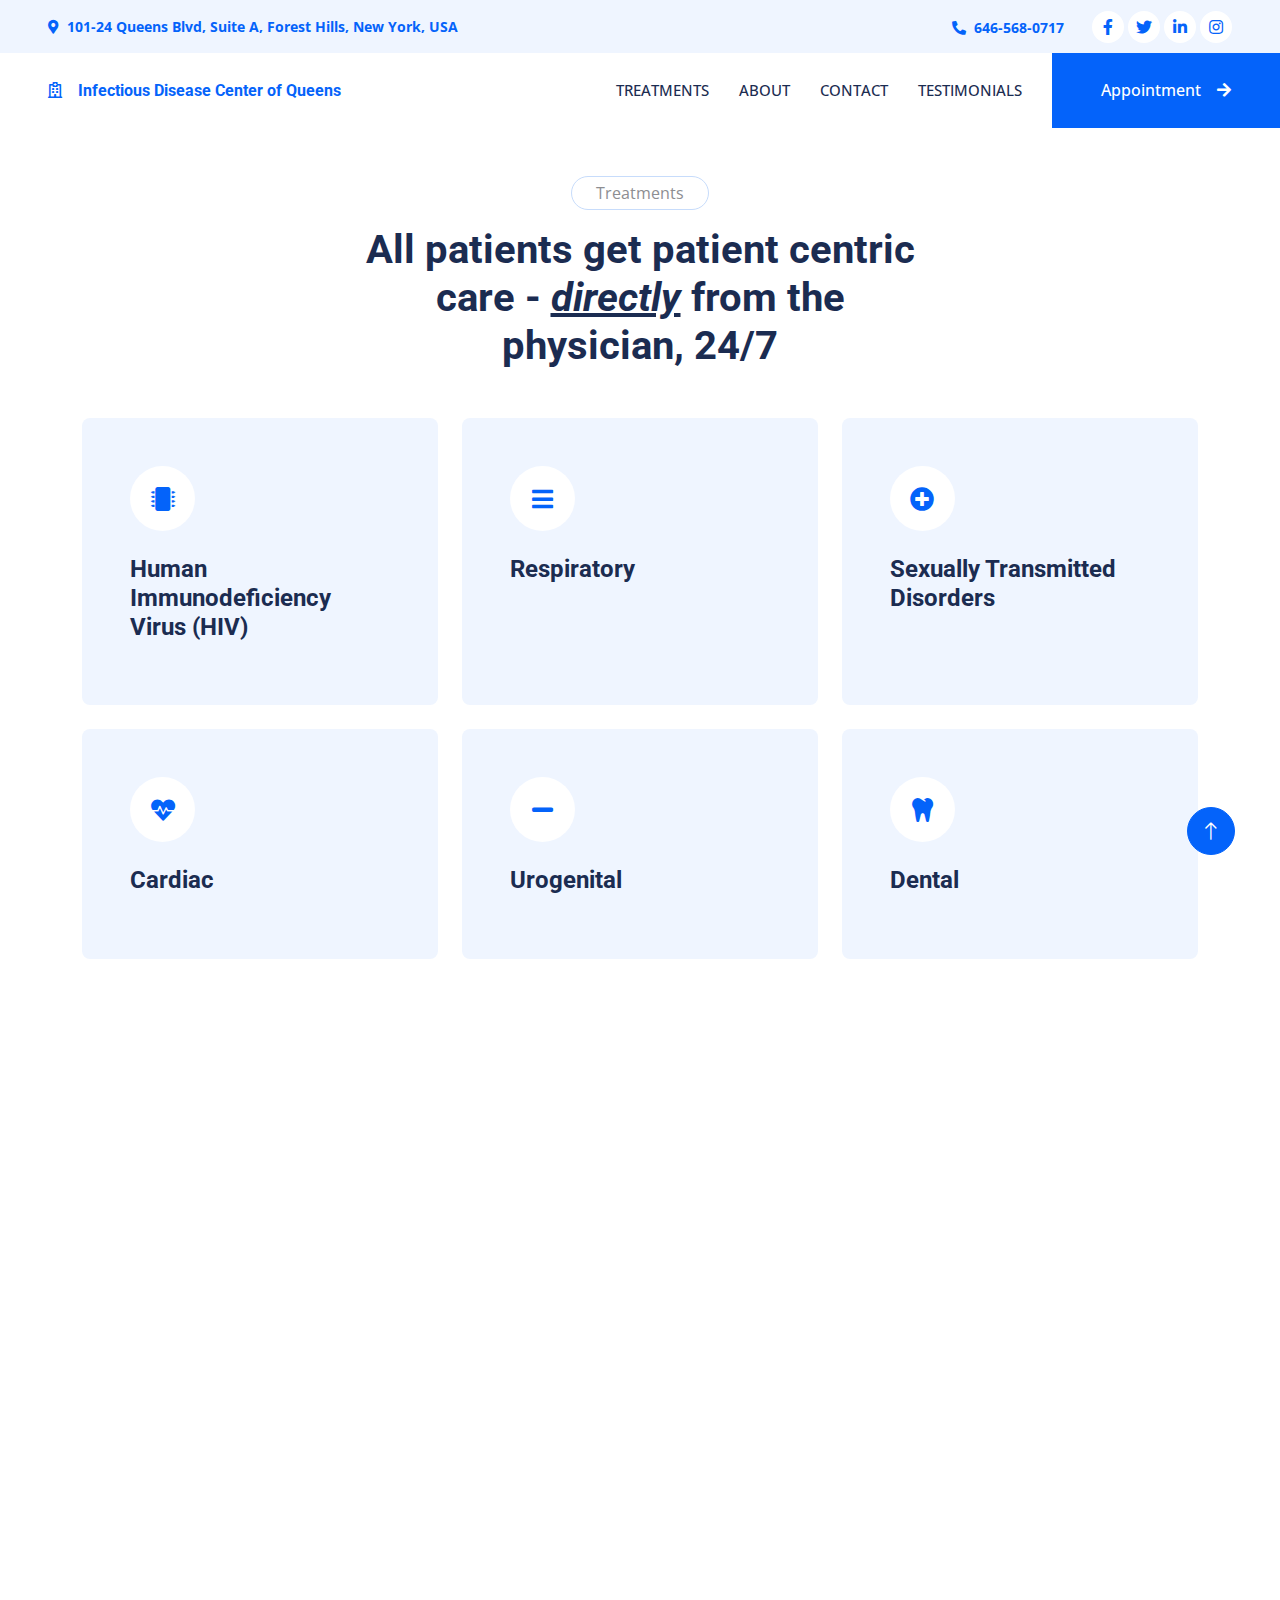
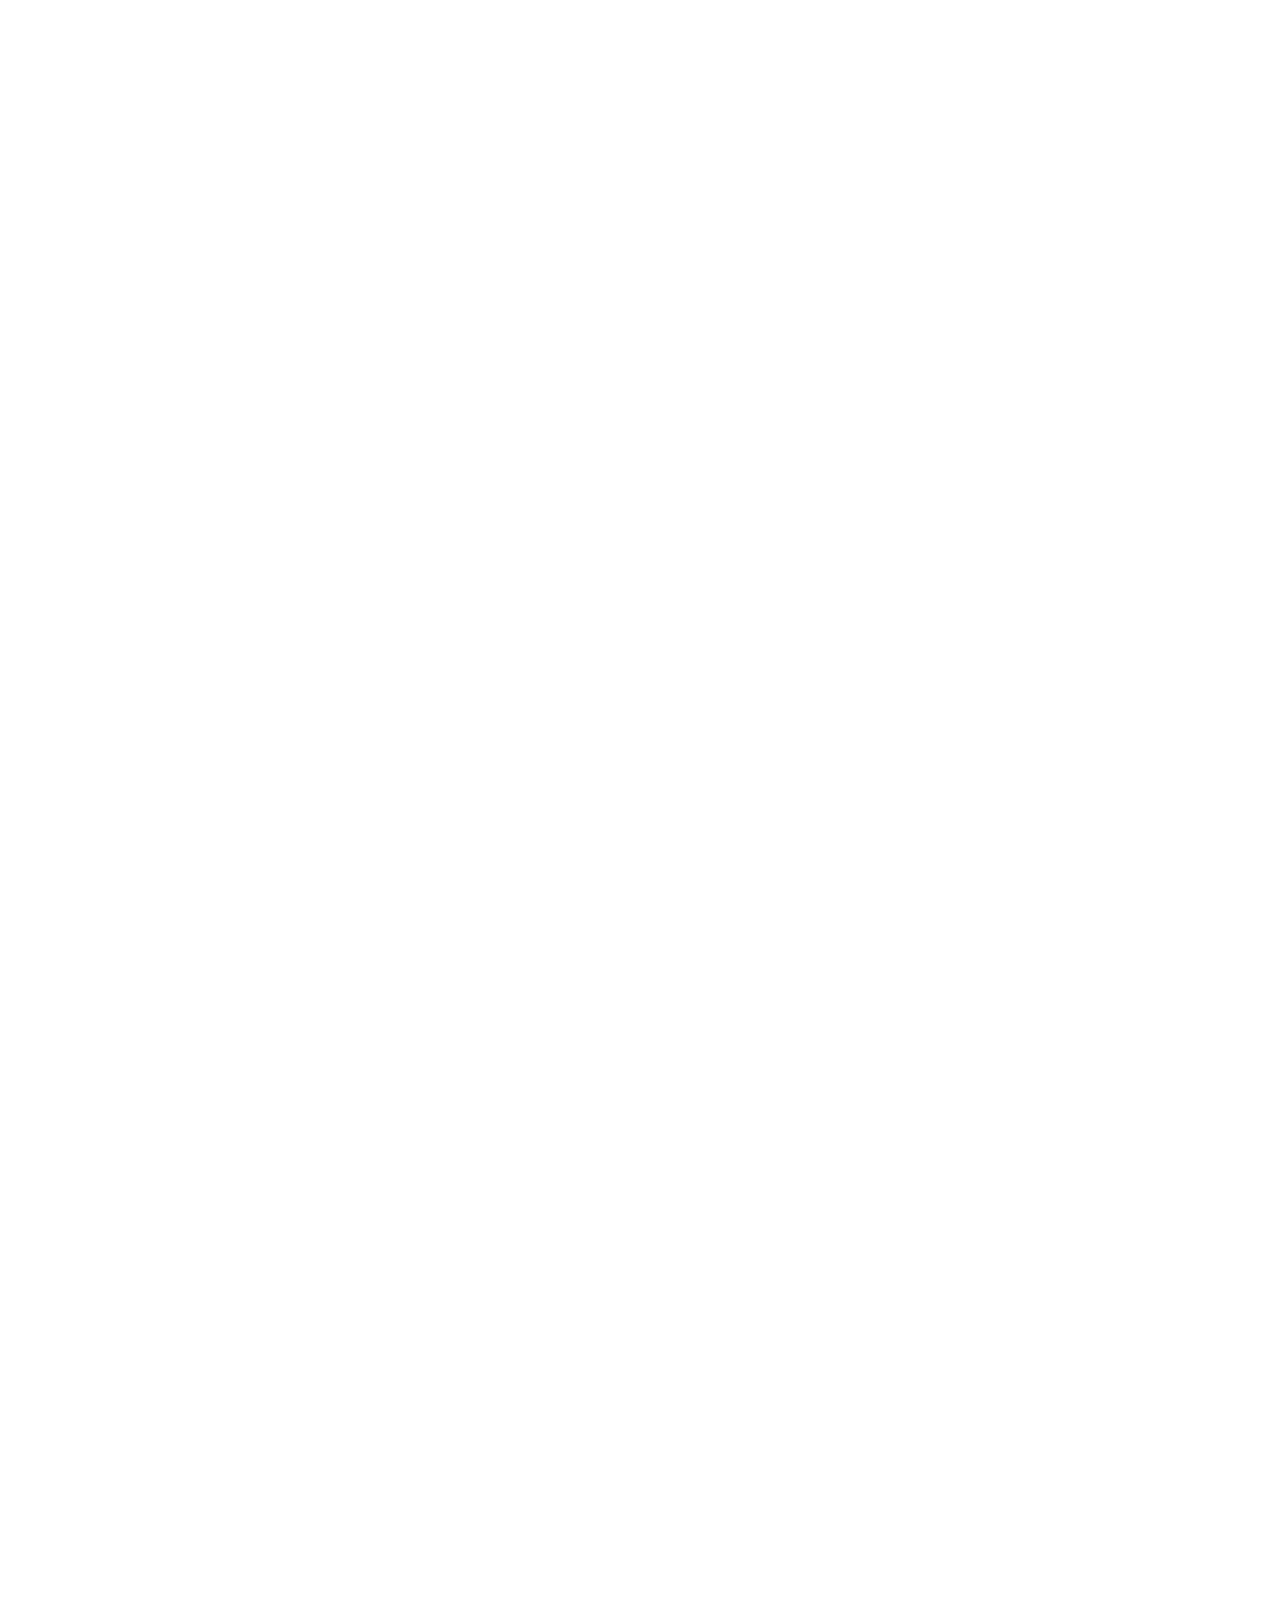
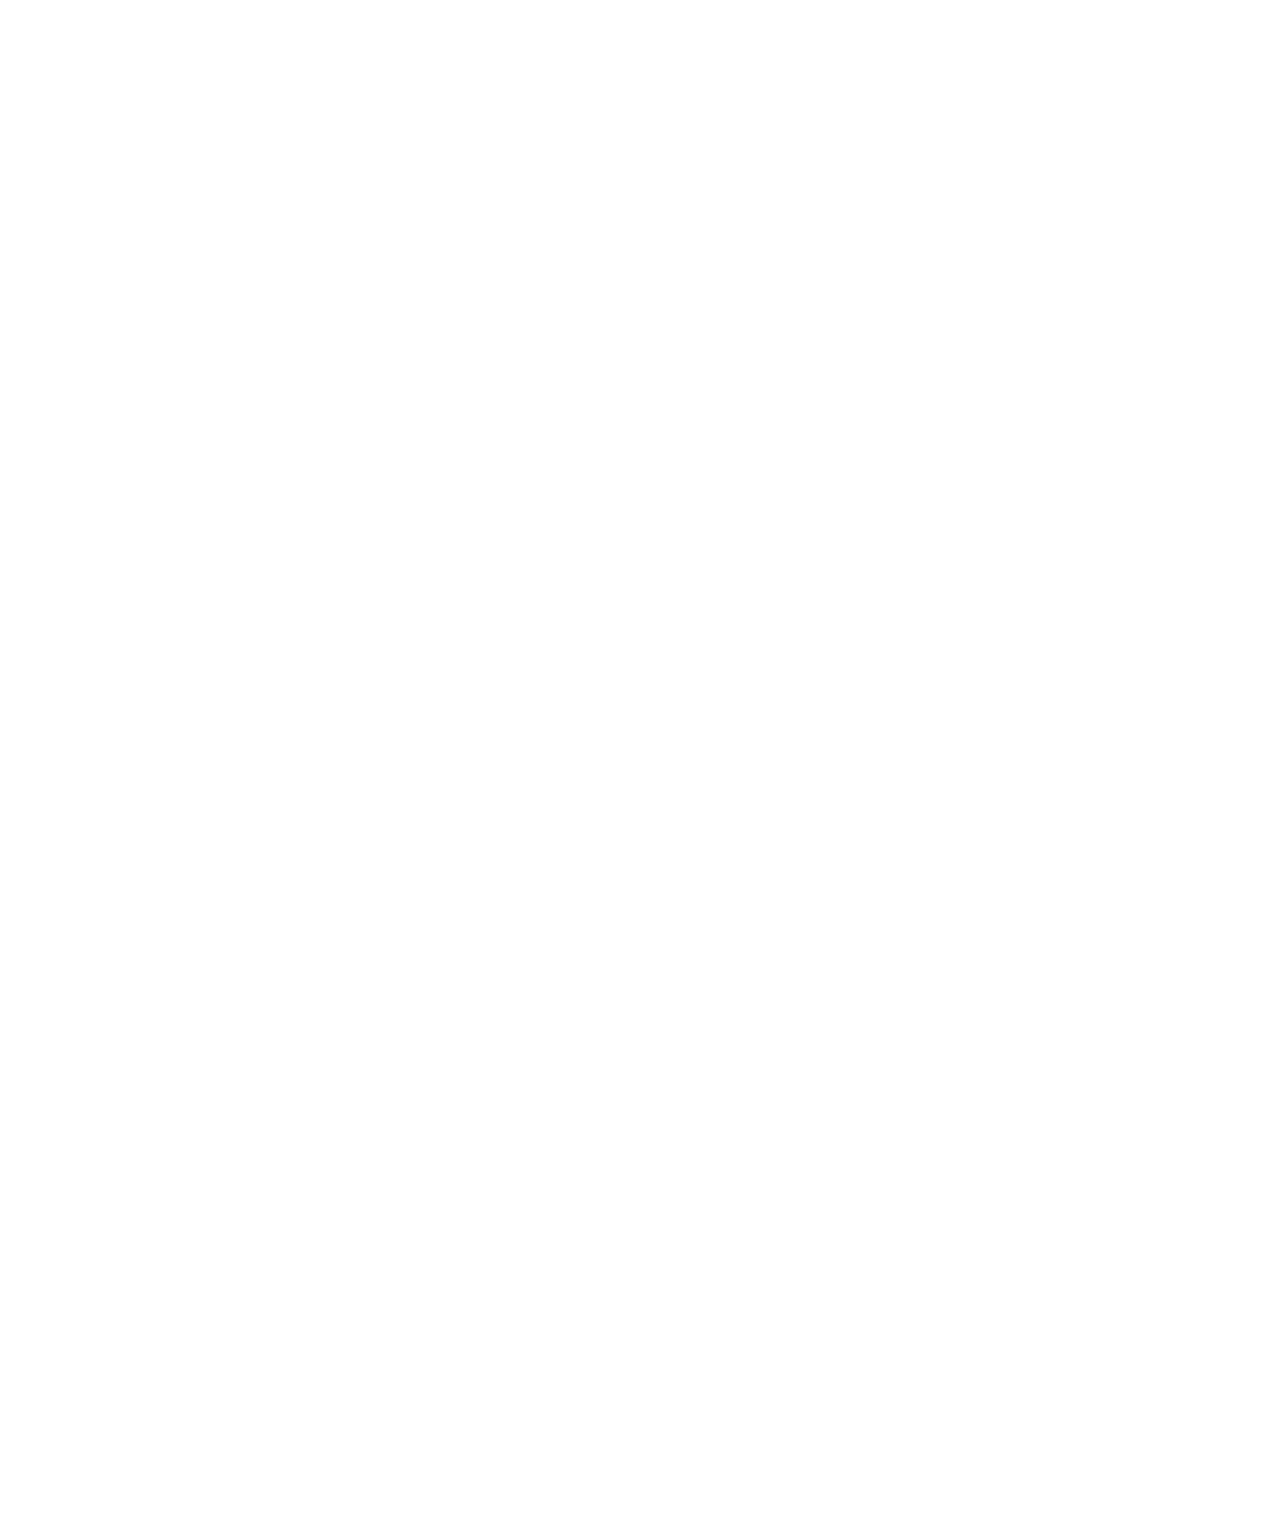
==== index.html @ a58c95d9 "removed zocdoc button" ====
<!DOCTYPE html>
<html lang="en">

<head>
    <!-- Google Tag Manager -->
    <script>(function(w,d,s,l,i){w[l]=w[l]||[];w[l].push({'gtm.start':
    new Date().getTime(),event:'gtm.js'});var f=d.getElementsByTagName(s)[0],
    j=d.createElement(s),dl=l!='dataLayer'?'&l='+l:'';j.async=true;j.src=
    'https://www.googletagmanager.com/gtm.js?id='+i+dl;f.parentNode.insertBefore(j,f);
    })(window,document,'script','dataLayer','GTM-TQNZ69FJ');</script>
    <!-- End Google Tag Manager -->
    <meta charset="utf-8">
    <title>Infectious Disease Doctor in Forest Hills, Queens, NYC | Infectious Disease Center</title>
    <meta name="description" content="Dr. Jana Preis is an experienced infectious disease doctor in Queens, NY offering expert care for HIV, STDs, respiratory infections, and more.">
    <meta name="viewport" content="width=device-width, initial-scale=1.0">

    <!-- Favicon -->
    <link href="img/favicon.ico" rel="icon">

    <!-- Google Web Fonts -->
    <link rel="preconnect" href="https://fonts.googleapis.com">
    <link rel="preconnect" href="https://fonts.gstatic.com" crossorigin>
    <link href="https://fonts.googleapis.com/css2?family=Open+Sans:wght@400;500&family=Roboto:wght@500;700;900&display=swap" rel="stylesheet"> 

    <!-- Icon Font Stylesheet -->
    <link href="https://cdnjs.cloudflare.com/ajax/libs/font-awesome/5.10.0/css/all.min.css" rel="stylesheet">
    <link href="https://cdn.jsdelivr.net/npm/bootstrap-icons@1.4.1/font/bootstrap-icons.css" rel="stylesheet">

    <!-- Libraries Stylesheet -->
    <link href="lib/animate/animate.min.css" rel="stylesheet">
    <link href="lib/owlcarousel/assets/owl.carousel.min.css" rel="stylesheet">
    <link href="lib/tempusdominus/css/tempusdominus-bootstrap-4.min.css" rel="stylesheet" />

    <!-- Customized Bootstrap Stylesheet -->
    <link href="css/bootstrap.min.css" rel="stylesheet">

    <!-- Template Stylesheet -->
    <link href="css/style.css" rel="stylesheet">
</head>

<body>
    <!-- Google Tag Manager (noscript) -->
    <noscript><iframe src="https://www.googletagmanager.com/ns.html?id=GTM-TQNZ69FJ"
    height="0" width="0" style="display:none;visibility:hidden"></iframe></noscript>
    <!-- End Google Tag Manager (noscript) -->
    <!-- Spinner Start -->
    <div id="spinner" class="show bg-white position-fixed translate-middle w-100 vh-100 top-50 start-50 d-flex align-items-center justify-content-center">
        <div class="spinner-grow text-primary" style="width: 3rem; height: 3rem;" role="status">
            <span class="sr-only">Loading...</span>
        </div>
    </div>
    <!-- Spinner End -->


    <!-- Topbar Start -->
    <div class="container-fluid bg-light p-0 wow fadeIn" data-wow-delay="0.1s">
        <div class="row gx-0 d-none d-lg-flex">
            <div class="col-lg-7 px-5 text-start">
                <div class="h-100 d-inline-flex align-items-center py-3 me-4">
                    <small class="fa fa-map-marker-alt text-primary me-2"></small>
                    <small><a href="https://www.google.com/maps/dir//101-24+Queens+Blvd,+Forest+Hills,+NY+11375/@40.7223151,-73.8531314,16z/data=!4m8!4m7!1m0!1m5!1m1!1s0x89c25e2568388a01:0x3d2949cae7b30f4d!2m2!1d-73.8520842!2d40.7258456?entry=ttu"><strong>101-24 Queens Blvd, Suite A, Forest Hills, New York, USA</strong></a></small>
                </div>
                <!--<div class="h-100 d-inline-flex align-items-center py-3">
                    <small class="far fa-clock text-primary me-2"></small>
                    <small>Mon - Fri : 09.00 AM - 09.00 PM</small>
                </div>-->
            </div>
            <div class="col-lg-5 px-5 text-end">
                <div class="h-100 d-inline-flex align-items-center py-3 me-4">
                    <small class="fa fa-phone-alt text-primary me-2"></small>
                    <small><a href="tel:6465680717"><strong>646-568-0717</strong></a></small>
                </div>
                <div class="h-100 d-inline-flex align-items-center">
                    <a class="btn btn-sm-square rounded-circle bg-white text-primary me-1" href=""><i class="fab fa-facebook-f"></i></a>
                    <a class="btn btn-sm-square rounded-circle bg-white text-primary me-1" href=""><i class="fab fa-twitter"></i></a>
                    <a class="btn btn-sm-square rounded-circle bg-white text-primary me-1" href=""><i class="fab fa-linkedin-in"></i></a>
                    <a class="btn btn-sm-square rounded-circle bg-white text-primary me-0" href=""><i class="fab fa-instagram"></i></a>
                </div>
            </div>
        </div>
    </div>
    <!-- Topbar End -->


    <!-- Navbar Start -->
    <nav class="navbar navbar-expand-lg bg-white navbar-light sticky-top p-0 wow fadeIn" data-wow-delay="0.1s">
        <a href="index.html" class="navbar-brand d-flex align-items-center px-4 px-lg-5">
            <h1 class="m-0 text-primary" style="font-size: medium;"><i class="far fa-hospital me-3"></i>Infectious Disease Center of Queens</h1>
        </a>
        <button type="button" class="navbar-toggler me-4" data-bs-toggle="collapse" data-bs-target="#navbarCollapse">
            <span class="navbar-toggler-icon"></span>
        </button>
        <div class="collapse navbar-collapse" id="navbarCollapse">
            <div class="navbar-nav ms-auto p-4 p-lg-0">
                <a href="#treatments" class="nav-item nav-link">Treatments</a>
                <a href="#about" class="nav-item nav-link">About</a>
                <a href="#Appointment" class="nav-item nav-link">Contact</a>
                <a href="#testimonials" class="nav-item nav-link">Testimonials</a>
            </div>
            <a href="https://idcqbookings.as.me" class="btn btn-primary rounded-0 py-4 px-lg-5 d-none d-lg-block">Appointment<i class="fa fa-arrow-right ms-3"></i></a>
        </div>
    </nav>
    <!-- Navbar End -->


    <!-- Header Start 
    <div class="container-fluid header bg-primary p-0 mb-5">
        <div class="row g-0 align-items-center flex-column-reverse flex-lg-row">
            <div class="col-lg-6 p-5 wow fadeIn" data-wow-delay="0.1s" >
                <h1 class="display-4 text-white mb-5">IDCQ - the place for you</h1>
                <div class="row g-4">
                    <div class="col-sm-4">
                        <div class="border-start border-light ps-4">
                            <h2 class="text-white mb-1" data-toggle="counter-up">7,000</h2>
                            <p class="text-light mb-0">Patients Seen</p>
                        </div>
                    </div>
                    <div class="col-sm-4">
                        <div class="border-start border-light ps-4">
                            <h2 class="text-white mb-1" data-toggle="counter-up">1234</h2>
                            <p class="text-light mb-0">Medical Stuff</p>
                        </div>
                    </div>
                    <div class="col-sm-4">
                        <div class="border-start border-light ps-4">
                            <h2 class="text-white mb-1" data-toggle="counter-up">12345</h2>
                            <p class="text-light mb-0">Total Patients</p>
                        </div>
                    </div>
                </div>
            </div>
            <div class="col-lg-6 wow fadeIn" data-wow-delay="0.5s">
                <div class="owl-carousel header-carousel">
                    <div class="owl-carousel-item position-relative">
                        <img class="img-fluid" src="img/carousel-1.jpg" alt="">
                        <div class="owl-carousel-text">
                            <h1 class="display-1 text-white mb-0">Infectious Disease</h1>
                        </div>
                    </div>
                    <div class="owl-carousel-item position-relative">
                        <img class="img-fluid" src="img/carousel-2.jpg" alt="">
                        <div class="owl-carousel-text">
                            <h1 class="display-1 text-white mb-0">Neurology</h1>
                        </div>
                    </div>
                    <div class="owl-carousel-item position-relative">
                        <img class="img-fluid" src="img/carousel-3.jpg" alt="">
                        <div class="owl-carousel-text">
                            <h1 class="display-1 text-white mb-0">Pulmonary</h1>
                        </div>
                    </div>
                </div>
            </div>
        </div>
    </div>
    Header End -->


    <!-- Service Start -->
    <section id="treatments">
        <div class="container-xxl py-5">
            <div class="container">
                <div class="text-center mx-auto mb-5 wow fadeInUp" data-wow-delay="0.1s" style="max-width: 600px;">
                    <p class="d-inline-block border rounded-pill py-1 px-4">Treatments</p>
                    <h1>All patients get patient centric care - <em><u>directly</u></em> from the physician, 24/7</h1>
                </div>
                <div class="row g-4" style="size: 60%;">
                    <div class="col-lg-4 col-md-6 wow fadeInUp" data-wow-delay="0.1s">
                        <div class="service-item bg-light rounded h-100 p-5">
                            <div class="d-inline-flex align-items-center justify-content-center bg-white rounded-circle mb-4" style="width: 65px; height: 65px;">
                                <i class="fa fa-microchip text-primary fs-4"></i>
                            </div>
                            <h4 class="mb-3">Human Immunodeficiency Virus (HIV)</h4>
                            <!--p class="mb-4">Erat ipsum justo amet duo et elitr dolor, est duo duo eos lorem sed diam stet diam sed stet.</p> --->
                           <!-- <a class="btn" href=""><i class="fa fa-plus text-primary me-3"></i>Book now</a> -->
                        </div>
                    </div>
                    <div class="col-lg-4 col-md-6 wow fadeInUp" data-wow-delay="0.3s">
                        <div class="service-item bg-light rounded h-100 p-5">
                            <div class="d-inline-flex align-items-center justify-content-center bg-white rounded-circle mb-4" style="width: 65px; height: 65px;">
                                <i class="fa fa-bars text-primary fs-4"></i>
                            </div>
                            <h4 class="mb-3">Respiratory</h4>
                            <!--p class="mb-4">Erat ipsum justo amet duo et elitr dolor, est duo duo eos lorem sed diam stet diam sed stet.</p> --->
                           <!-- <a class="btn" href=""><i class="fa fa-plus text-primary me-3"></i>Book now</a> -->
                        </div>
                    </div>
                    <div class="col-lg-4 col-md-6 wow fadeInUp" data-wow-delay="0.3s">
                        <div class="service-item bg-light rounded h-100 p-5">
                            <div class="d-inline-flex align-items-center justify-content-center bg-white rounded-circle mb-4" style="width: 65px; height: 65px;">
                                <i class="fa fa-plus-circle text-primary fs-4"></i>
                            </div>
                            <h4 class="mb-3">Sexually Transmitted Disorders</h4>
                            <!--p class="mb-4">Erat ipsum justo amet duo et elitr dolor, est duo duo eos lorem sed diam stet diam sed stet.</p> --->
                           <!-- <a class="btn" href=""><i class="fa fa-plus text-primary me-3"></i>Book now</a> -->
                        </div>
                    </div>
                    <div class="col-lg-4 col-md-6 wow fadeInUp" data-wow-delay="0.5s">
                        <div class="service-item bg-light rounded h-100 p-5">
                            <div class="d-inline-flex align-items-center justify-content-center bg-white rounded-circle mb-4" style="width: 65px; height: 65px;">
                                <i class="fa fa-heartbeat text-primary fs-4"></i>
                            </div>
                            <h4 class="mb-3">Cardiac</h4>
                            <!--p class="mb-4">Erat ipsum justo amet duo et elitr dolor, est duo duo eos lorem sed diam stet diam sed stet.</p> --->
                           <!-- <a class="btn" href=""><i class="fa fa-plus text-primary me-3"></i>Book now</a> -->
                        </div>
                    </div>
                    <div class="col-lg-4 col-md-6 wow fadeInUp" data-wow-delay="0.1s">
                        <div class="service-item bg-light rounded h-100 p-5" style="size: 70%;">
                            <div class="d-inline-flex align-items-center justify-content-center bg-white rounded-circle mb-4" style="width: 65px; height: 65px;">
                                <i class="fa fa-minus text-primary fs-4"></i>
                            </div>
                            <h4 class="mb-3">Urogenital</h4>
                            <!--p class="mb-4">Erat ipsum justo amet duo et elitr dolor, est duo duo eos lorem sed diam stet diam sed stet.</p> --->
                           <!-- <a class="btn" href=""><i class="fa fa-plus text-primary me-3"></i>Book now</a> -->
                        </div>
                    </div>
                    <div class="col-lg-4 col-md-6 wow fadeInUp" data-wow-delay="0.3s">
                        <div class="service-item bg-light rounded h-100 p-5">
                            <div class="d-inline-flex align-items-center justify-content-center bg-white rounded-circle mb-4" style="width: 65px; height: 65px;">
                                <i class="fa fa-tooth text-primary fs-4"></i>
                            </div>
                            <h4 class="mb-3">Dental</h4>
                            <!--p class="mb-4">Erat ipsum justo amet duo et elitr dolor, est duo duo eos lorem sed diam stet diam sed stet.</p> --->
                           <!-- <a class="btn" href=""><i class="fa fa-plus text-primary me-3"></i>Book now</a> -->
                        </div>
                    </div>
                    <div class="col-lg-4 col-md-6 wow fadeInUp" data-wow-delay="0.3s">
                        <div class="service-item bg-light rounded h-100 p-5">
                            <div class="d-inline-flex align-items-center justify-content-center bg-white rounded-circle mb-4" style="width: 65px; height: 65px;">
                                <i class="fa fa-lemon text-primary fs-4"></i>
                            </div>
                            <h4 class="mb-3">Skin Infections</h4>
                            <!--p class="mb-4">Erat ipsum justo amet duo et elitr dolor, est duo duo eos lorem sed diam stet diam sed stet.</p> --->
                           <!-- <a class="btn" href=""><i class="fa fa-plus text-primary me-3"></i>Book now</a> -->
                        </div>
                    </div>
                    <div class="col-lg-4 col-md-6 wow fadeInUp" data-wow-delay="0.3s">
                        <div class="service-item bg-light rounded h-100 p-5">
                            <div class="d-inline-flex align-items-center justify-content-center bg-white rounded-circle mb-4" style="width: 65px; height: 65px;">
                                <i class="fa fa-bone text-primary fs-4"></i>
                            </div>
                            <h4 class="mb-3">Orthopedic</h4>
                            <!--p class="mb-4">Erat ipsum justo amet duo et elitr dolor, est duo duo eos lorem sed diam stet diam sed stet.</p> --->
                           <!-- <a class="btn" href=""><i class="fa fa-plus text-primary me-3"></i>Book now</a> -->
                        </div>
                    </div>
                    <div class="col-lg-4 col-md-6 wow fadeInUp" data-wow-delay="0.5s">
                        <div class="service-item bg-light rounded h-100 p-5">
                            <div class="d-inline-flex align-items-center justify-content-center bg-white rounded-circle mb-4" style="width: 65px; height: 65px;">
                                <i class="fa fa-thermometer-three-quarters text-primary fs-4"></i>
                            </div>
                            <h4 class="mb-3">Ear, Nose, and Throat</h4>
                            <!--p class="mb-4">Erat ipsum justo amet duo et elitr dolor, est duo duo eos lorem sed diam stet diam sed stet.</p> --->
                           <!-- <a class="btn" href=""><i class="fa fa-plus text-primary me-3"></i>Book now</a> -->
                        </div>
                    </div>
                    <div class="col-lg-4 col-md-6 wow fadeInUp" data-wow-delay="0.5s">
                        <div class="service-item bg-light rounded h-100 p-5">
                            <div class="d-inline-flex align-items-center justify-content-center bg-white rounded-circle mb-4" style="width: 65px; height: 65px;">
                                <i class="fa fa-thermometer-three-quarters text-primary fs-4"></i>
                            </div>
                            <h4 class="mb-3">PReP/PeP</h4>
                            <!--p class="mb-4">Erat ipsum justo amet duo et elitr dolor, est duo duo eos lorem sed diam stet diam sed stet.</p> --->
                           <!-- <a class="btn" href=""><i class="fa fa-plus text-primary me-3"></i>Book now</a> -->
                        </div>
                    </div>
                    <div class="col-lg-4 col-md-6 wow fadeInUp" data-wow-delay="0.5s">
                        <div class="service-item bg-light rounded h-100 p-5">
                            <div class="d-inline-flex align-items-center justify-content-center bg-white rounded-circle mb-4" style="width: 65px; height: 65px;">
                                <i class="fa fa-database text-primary fs-4"></i>
                            </div>
                            <h4 class="mb-3">Tuberculosis</h4>
                            <!--p class="mb-4">Erat ipsum justo amet duo et elitr dolor, est duo duo eos lorem sed diam stet diam sed stet.</p> --->
                           <!-- <a class="btn" href=""><i class="fa fa-plus text-primary me-3"></i>Book now</a> -->
                        </div>
                    </div>
                    <div class="col-lg-4 col-md-6 wow fadeInUp" data-wow-delay="0.5s">
                        <div class="service-item bg-light rounded h-100 p-5">
                            <div class="d-inline-flex align-items-center justify-content-center bg-white rounded-circle mb-4" style="width: 65px; height: 65px;">
                                <i class="fa fa-exclamation-circle text-primary fs-4"></i>
                            </div>
                            <h4 class="mb-3">Infections in cancer patients</h4>
                            <!--p class="mb-4">Erat ipsum justo amet duo et elitr dolor, est duo duo eos lorem sed diam stet diam sed stet.</p> --->
                           <!-- <a class="btn" href=""><i class="fa fa-plus text-primary me-3"></i>Book now</a> -->
                        </div>
                    </div>
                    <div class="col-lg-4 col-md-6 wow fadeInUp" data-wow-delay="0.5s">
                        <div class="service-item bg-light rounded h-100 p-5">
                            <div class="d-inline-flex align-items-center justify-content-center bg-white rounded-circle mb-4" style="width: 65px; height: 65px;">
                                <i class="fa fa-bug text-primary fs-4"></i>
                            </div>
                            <h4 class="mb-3">Long term antibiotic care</h4>
                            <!--p class="mb-4">Erat ipsum justo amet duo et elitr dolor, est duo duo eos lorem sed diam stet diam sed stet.</p> --->
                           <!-- <a class="btn" href=""><i class="fa fa-plus text-primary me-3"></i>Book now</a> -->
                        </div>
                    </div>
                    <div class="col-lg-4 col-md-6 wow fadeInUp" data-wow-delay="0.5s">
                        <div class="service-item bg-light rounded h-100 p-5">
                            <div class="d-inline-flex align-items-center justify-content-center bg-white rounded-circle mb-4" style="width: 65px; height: 65px;">
                                <i class="fa fa-check-square text-primary fs-4"></i>
                            </div>
                            <h4 class="mb-3">Vaccination Review</h4>
                            <!--p class="mb-4">Erat ipsum justo amet duo et elitr dolor, est duo duo eos lorem sed diam stet diam sed stet.</p> --->
                           <!-- <a class="btn" href=""><i class="fa fa-plus text-primary me-3"></i>Book now</a> -->
                        </div>
                    </div>
                    <div class="col-lg-4 col-md-6 wow fadeInUp" data-wow-delay="0.5s">
                        <div class="service-item bg-light rounded h-100 p-5">
                            <div class="d-inline-flex align-items-center justify-content-center bg-white rounded-circle mb-4" style="width: 65px; height: 65px;">
                                <i class="fa fa-exclamation-triangle text-primary fs-4"></i>
                            </div>
                            <h4 class="mb-3">Post-surgical infection care</h4>
                            <!--p class="mb-4">Erat ipsum justo amet duo et elitr dolor, est duo duo eos lorem sed diam stet diam sed stet.</p> --->
                           <!-- <a class="btn" href=""><i class="fa fa-plus text-primary me-3"></i>Book now</a> -->
                        </div>
                    </div>
                    <div class="col-lg-4 col-md-6 wow fadeInUp" data-wow-delay="0.5s">
                        <div class="service-item bg-light rounded h-100 p-5">
                            <div class="d-inline-flex align-items-center justify-content-center bg-white rounded-circle mb-4" style="width: 65px; height: 65px;">
                                <i class="fa fa-flag text-primary fs-4"></i>
                            </div>
                            <h4 class="mb-3">LGBTQIA+ Care</h4>
                            <!--p class="mb-4">Erat ipsum justo amet duo et elitr dolor, est duo duo eos lorem sed diam stet diam sed stet.</p> --->
                           <!-- <a class="btn" href=""><i class="fa fa-plus text-primary me-3"></i>Book now</a> -->
                        </div>
                    </div>
                    <div class="col-lg-4 col-md-6 wow fadeInUp" data-wow-delay="0.5s">
                        <div class="service-item bg-light rounded h-100 p-5">
                            <div class="d-inline-flex align-items-center justify-content-center bg-white rounded-circle mb-4" style="width: 65px; height: 65px;">
                                <i class="fa fa-suitcase text-primary fs-4"></i>
                            </div>
                            <h4 class="mb-3">Travel consultations</h4>
                            <!--p class="mb-4">Erat ipsum justo amet duo et elitr dolor, est duo duo eos lorem sed diam stet diam sed stet.</p> --->
                           <!-- <a class="btn" href=""><i class="fa fa-plus text-primary me-3"></i>Book now</a> -->
                        </div>
                    </div>
                    <div class="col-lg-4 col-md-6 wow fadeInUp" data-wow-delay="0.5s">
                        <div class="service-item bg-light rounded h-100 p-5">
                            <div class="d-inline-flex align-items-center justify-content-center bg-white rounded-circle mb-4" style="width: 65px; height: 65px;">
                                <i class="fa fa-notes-medical text-primary fs-4"></i>
                            </div>
                            <h4 class="mb-3">Gastroenterology</h4>
                            <!--p class="mb-4">Erat ipsum justo amet duo et elitr dolor, est duo duo eos lorem sed diam stet diam sed stet.</p> --->
                           <!-- <a class="btn" href=""><i class="fa fa-plus text-primary me-3"></i>Book now</a> -->
                        </div>
                    </div>
                </div>
            </div>
        </div>
        </section>
        <!-- Service End -->
    <!-- About Start -->
     <section id="about">
    <div class="container-xxl py-5">
        <div class="container">
            <div class="row g-5">
                <div class="col-lg-6 wow fadeIn" data-wow-delay="0.1s">
                    <div class="d-flex flex-column">
                        <img class="img-fluid rounded w-75 align-self-end" src="img/about-1.jpg" alt="">
                       <!-- <img class="img-fluid rounded w-50 bg-white pt-3 pe-3" src="img/about-2.jpg" alt="" style="margin-top: -25%;">-->
                    </div>
                </div>
                <div class="col-lg-6 wow fadeIn" data-wow-delay="0.5s">
                    <p class="d-inline-block border rounded-pill py-1 px-4">About Us</p>
                    <h1 class="mb-4">About Dr. Preis</h1>
                    <p>Dr. Jana Preis is a double board-certified and compassionate physician with evening and weekend office hours in Forest Hills, NY. We also offer telehealth services for national and international patients.
                       <br /><br /><em><strong>“As an infectious disease specialist, I pursue a ‘Sherlock Holmes’ approach to diagnosis and treatment. A key aspect is thorough, detailed patient history. I add diagnostic connections with a physical exam, test results, and reports from other professionals to find answers and to develop a plan to treat the whole patient. I involve patients actively during medical care and value their input.”</strong></em></p>
                    <p><i class="far fa-check-circle text-primary me-3"></i>Undergraduate and Graduate training at The George Washington University.</p>
                    <p><i class="far fa-check-circle text-primary me-3"></i>Clinical training in infectious disease and epidemiology at Yale University School of Medicine.</p>
                    <p>Dr. Preis serves on the editorial boards of multiple infectious disease journals and has over ten years of experience in medical media and journalism. Dr. Preis is actively involved in clinical research and academic graduate medical education. <br />Dr. Preis enjoys travel, classical music, and impressionist art, and describes her family as “happy and loud."</p> 
                    <a class="btn btn-primary rounded-pill py-3 px-5 mt-3" href="https://idcqbookings.as.me">Book your appointment with Dr. Preis now</a>
                </div>
            </div>
        </div>
    </div>
        </section>
    <!-- About End -->


    


    <!-- Feature Start 
    <div class="container-fluid bg-primary overflow-hidden my-5 px-lg-0">
        <div class="container feature px-lg-0">
            <div class="row g-0 mx-lg-0">
                <div class="col-lg-6 feature-text py-5 wow fadeIn" data-wow-delay="0.1s">
                    <div class="p-lg-5 ps-lg-0">
                        <p class="d-inline-block border rounded-pill text-light py-1 px-4">Features</p>
                        <h1 class="text-white mb-4">Why Choose Us</h1>
                        <p class="text-white mb-4 pb-2">Tempor erat elitr rebum at clita. Diam dolor diam ipsum sit. Aliqu diam amet diam et eos. Clita erat ipsum et lorem et sit, sed stet lorem sit clita duo justo erat amet</p>
                        <div class="row g-4">
                            <div class="col-6">
                                <div class="d-flex align-items-center">
                                    <div class="d-flex flex-shrink-0 align-items-center justify-content-center rounded-circle bg-light" style="width: 55px; height: 55px;">
                                        <i class="fa fa-user-md text-primary"></i>
                                    </div>
                                    <div class="ms-4">
                                        <p class="text-white mb-2">Experience</p>
                                        <h5 class="text-white mb-0">Doctors</h5>
                                    </div>
                                </div>
                            </div>
                            <div class="col-6">
                                <div class="d-flex align-items-center">
                                    <div class="d-flex flex-shrink-0 align-items-center justify-content-center rounded-circle bg-light" style="width: 55px; height: 55px;">
                                        <i class="fa fa-check text-primary"></i>
                                    </div>
                                    <div class="ms-4">
                                        <p class="text-white mb-2">Quality</p>
                                        <h5 class="text-white mb-0">Services</h5>
                                    </div>
                                </div>
                            </div>
                            <div class="col-6">
                                <div class="d-flex align-items-center">
                                    <div class="d-flex flex-shrink-0 align-items-center justify-content-center rounded-circle bg-light" style="width: 55px; height: 55px;">
                                        <i class="fa fa-comment-medical text-primary"></i>
                                    </div>
                                    <div class="ms-4">
                                        <p class="text-white mb-2">Positive</p>
                                        <h5 class="text-white mb-0">Consultation</h5>
                                    </div>
                                </div>
                            </div>
                            <div class="col-6">
                                <div class="d-flex align-items-center">
                                    <div class="d-flex flex-shrink-0 align-items-center justify-content-center rounded-circle bg-light" style="width: 55px; height: 55px;">
                                        <i class="fa fa-headphones text-primary"></i>
                                    </div>
                                    <div class="ms-4">
                                        <p class="text-white mb-2">24 Hours</p>
                                        <h5 class="text-white mb-0">Support</h5>
                                    </div>
                                </div>
                            </div>
                        </div>
                    </div>
                </div>
                <div class="col-lg-6 pe-lg-0 wow fadeIn" data-wow-delay="0.5s" style="min-height: 400px;">
                    <div class="position-relative h-100">
                        <img class="position-absolute img-fluid w-100 h-100" src="img/feature.jpg" style="object-fit: cover;" alt="">
                    </div>
                </div>
            </div>
        </div>
    </div>
     Feature End -->


    <!-- Team Start 
    <div class="container-xxl py-5">
        <div class="container">
            <div class="text-center mx-auto mb-5 wow fadeInUp" data-wow-delay="0.1s" style="max-width: 600px;">
                <p class="d-inline-block border rounded-pill py-1 px-4">Doctors</p>
                <h1>Our Experience Doctors</h1>
            </div>
            <div class="row g-4">
                <div class="col-lg-3 col-md-6 wow fadeInUp" data-wow-delay="0.1s">
                    <div class="team-item position-relative rounded overflow-hidden">
                        <div class="overflow-hidden">
                            <img class="img-fluid" src="img/team-1.jpg" alt="">
                        </div>
                        <div class="team-text bg-light text-center p-4">
                            <h5>Doctor Name</h5>
                            <p class="text-primary">Department</p>
                            <div class="team-social text-center">
                                <a class="btn btn-square" href=""><i class="fab fa-facebook-f"></i></a>
                                <a class="btn btn-square" href=""><i class="fab fa-twitter"></i></a>
                                <a class="btn btn-square" href=""><i class="fab fa-instagram"></i></a>
                            </div>
                        </div>
                    </div>
                </div>
                <div class="col-lg-3 col-md-6 wow fadeInUp" data-wow-delay="0.3s">
                    <div class="team-item position-relative rounded overflow-hidden">
                        <div class="overflow-hidden">
                            <img class="img-fluid" src="img/team-2.jpg" alt="">
                        </div>
                        <div class="team-text bg-light text-center p-4">
                            <h5>Doctor Name</h5>
                            <p class="text-primary">Department</p>
                            <div class="team-social text-center">
                                <a class="btn btn-square" href=""><i class="fab fa-facebook-f"></i></a>
                                <a class="btn btn-square" href=""><i class="fab fa-twitter"></i></a>
                                <a class="btn btn-square" href=""><i class="fab fa-instagram"></i></a>
                            </div>
                        </div>
                    </div>
                </div>
                <div class="col-lg-3 col-md-6 wow fadeInUp" data-wow-delay="0.5s">
                    <div class="team-item position-relative rounded overflow-hidden">
                        <div class="overflow-hidden">
                            <img class="img-fluid" src="img/team-3.jpg" alt="">
                        </div>
                        <div class="team-text bg-light text-center p-4">
                            <h5>Doctor Name</h5>
                            <p class="text-primary">Department</p>
                            <div class="team-social text-center">
                                <a class="btn btn-square" href=""><i class="fab fa-facebook-f"></i></a>
                                <a class="btn btn-square" href=""><i class="fab fa-twitter"></i></a>
                                <a class="btn btn-square" href=""><i class="fab fa-instagram"></i></a>
                            </div>
                        </div>
                    </div>
                </div>
                <div class="col-lg-3 col-md-6 wow fadeInUp" data-wow-delay="0.7s">
                    <div class="team-item position-relative rounded overflow-hidden">
                        <div class="overflow-hidden">
                            <img class="img-fluid" src="img/team-4.jpg" alt="">
                        </div>
                        <div class="team-text bg-light text-center p-4">
                            <h5>Doctor Name</h5>
                            <p class="text-primary">Department</p>
                            <div class="team-social text-center">
                                <a class="btn btn-square" href=""><i class="fab fa-facebook-f"></i></a>
                                <a class="btn btn-square" href=""><i class="fab fa-twitter"></i></a>
                                <a class="btn btn-square" href=""><i class="fab fa-instagram"></i></a>
                            </div>
                        </div>
                    </div>
                </div>
            </div>
        </div>
    </div>
     Team End -->


    <!-- Appointment Start -->
     <section id="Appointment">
    <div class="container-xxl py-5">
        <div class="container">
            <div class="row g-5">
                <div class="col-lg-6 wow fadeInUp" data-wow-delay="0.1s">
                    <p class="d-inline-block border rounded-pill py-1 px-4">Appointment</p>
                    <h1 class="mb-4">Make An Appointment To Visit Our Doctor</h1>
                    <p class="mb-4">If this is an emergency, please call 911 or visit your nearest emergency room. Otherwise, please either call us at the below, email us, or use our booking platform located at right to make an appointment. <br>We accept most major insurances and provide a multilingual staff. <br> Our office is wheelchair accesible. We look forward to meeting you! </p>
                    <div class="bg-light rounded d-flex align-items-center p-5 mb-4">
                        <div class="d-flex flex-shrink-0 align-items-center justify-content-center rounded-circle bg-white" style="width: 55px; height: 55px;">
                            <i class="fa fa-phone-alt text-primary"></i>
                        </div>
                        <div class="ms-4">
                            <p class="mb-2">Call Us Now</p>
                            <h5 class="mb-0" ><a href="tel:6465680717">646-568-0717</a></h5>
                        </div>
                    </div>
                    <div class="bg-light rounded d-flex align-items-center p-5" style="padding-bottom: 25px;">
                        <div class="d-flex flex-shrink-0 align-items-center justify-content-center rounded-circle bg-white" style="width: 55px; height: 55px;">
                            <i class="fa fa-envelope-open text-primary"></i>
                        </div>
                        <div class="ms-4">
                            <p class="mb-2" >Mail Us Now</p>
                            <h5 class="mb-0"><a  href="mailto:info@idcq.org">info@idcq.org</a></h5>
                        </div>
                    </div>
                </div>
                <div class="col-lg-6 wow fadeInUp" data-wow-delay="0.5s">
                    <div class="bg-light rounded h-100 d-flex align-items-center p-5">
                        <div class="col-12">
                            <iframe src="https://app.acuityscheduling.com/schedule.php?owner=20248863&ref=embedded_csp" scrolling="yes" style="position: relative;" title="Schedule Appointment" width="100%" height="100%" frameBorder="0"></iframe><script src="https://embed.acuityscheduling.com/js/embed.js" type="text/javascript"></script>                            </div>
                        <!--<form>
                            <div class="row g-3">
                                <div class="col-12 col-sm-6">
                                    <input type="text" class="form-control border-0" placeholder="Your Name" style="height: 55px;">
                                </div>
                                <div class="col-12 col-sm-6">
                                    <input type="email" class="form-control border-0" placeholder="Your Email" style="height: 55px;">
                                </div>
                                <div class="col-12 col-sm-6">
                                    <input type="text" class="form-control border-0" placeholder="Your Mobile" style="height: 55px;">
                                </div>
                                <div class="col-12 col-sm-6">
                                    <select class="form-select border-0" style="height: 55px;">
                                        <option selected>Choose Doctor</option>
                                        <option value="1">Doctor 1</option>
                                        <option value="2">Doctor 2</option>
                                        <option value="3">Doctor 3</option>
                                    </select>
                                </div>
                                <div class="col-12 col-sm-6">
                                    <div class="date" id="date" data-target-input="nearest">
                                        <input type="text"
                                            class="form-control border-0 datetimepicker-input"
                                            placeholder="Choose Date" data-target="#date" data-toggle="datetimepicker" style="height: 55px;">
                                    </div>
                                </div>
                                <div class="col-12 col-sm-6">
                                    <div class="time" id="time" data-target-input="nearest">
                                        <input type="text"
                                            class="form-control border-0 datetimepicker-input"
                                            placeholder="Choose Date" data-target="#time" data-toggle="datetimepicker" style="height: 55px;">
                                    </div>
                                </div>
                                <div class="col-12">
                                    <textarea class="form-control border-0" rows="5" placeholder="Describe your problem"></textarea>
                                </div>
                                <div class="col-12">
                                    <embed src="https://idcqbookings.as.me">
                                    <button class="btn btn-primary w-100 py-3" type="submit">Book Appointment</button>
                                </div>
                            </div>
                        </form> -->
                    </div>
                </div>
            </div>
        </div>
    </div>
    </section>
    <!-- Appointment End -->


    <!-- Testimonial Start -->
     <section id="testimonials">
    <div class="container-xxl py-5">
        <div class="container">
            <div class="text-center mx-auto mb-5 wow fadeInUp" data-wow-delay="0.1s" style="max-width: 600px;">
                <p class="d-inline-block border rounded-pill py-1 px-4">Testimonial</p>
                <h1>Hear from our patients!</h1>
            </div>
            <div class="owl-carousel testimonial-carousel wow fadeInUp" data-wow-delay="0.1s" style="padding: 30px;">
                <div class="testimonial-item text-center">
                    <img class="img-fluid bg-light rounded-circle p-2 mx-auto mb-4"  style="width: 100px; height: 100px; color: rgb(255, 255, 255);">
                    <div class="testimonial-text rounded text-center p-4">
                        <p>She is very sweet and helpful with answering any information I needed as well as very understanding. I would go back to her.</p>
                        <h5 class="mb-1">Maria S.</h5>
                    </div>
                </div>
                <div class="testimonial-item text-center">
                    <img class="img-fluid bg-light rounded-circle p-2 mx-auto mb-4" src="img/testimonial-2.jpg" style="width: 100px; height: 100px;">
                    <div class="testimonial-text rounded text-center p-4">
                        <p> Extremely knowledgeable, caring, thoughtful doctor. Impeccable manners. Great front desk staff. I highly recommend her!</p>
                        <h5 class="mb-1">Kris M.</h5>
                    </div>
                </div>
                <div class="testimonial-item text-center">
                    <img class="img-fluid bg-light rounded-circle p-2 mx-auto mb-4" src="img/testimonial-3.jpg" style="width: 100px; height: 100px;">
                    <div class="testimonial-text rounded text-center p-4">
                        <p>Very helpful, full of information and good advice. She spent a lot of time explaining useful things to me.</p>
                        <h5 class="mb-1">Joel Bruce F. </h5>
                    </div>
                </div>
                <div class="testimonial-item text-center">
                    <img class="img-fluid bg-light rounded-circle p-2 mx-auto mb-4" src="img/testimonial-3.jpg" style="width: 100px; height: 100px;">
                    <div class="testimonial-text rounded text-center p-4">
                        <p>Dr. Preis has a great bedside manner. This was our first visit and she was great. I would highly recommend her.
                        </p>
                        <h5 class="mb-1">Andre B. </h5>
                    </div>
                </div>

            </div>
        </div>
    </div>
    </section> 
    <!-- Testimonial End -->


    <!-- Footer Start -->
    <div class="container-fluid bg-dark text-light footer mt-5 pt-5 wow fadeIn" data-wow-delay="0.1s">
        <div class="container py-5">
            <div class="row g-5">
                <div class="col-lg-3 col-md-6">
                    <h5 class="text-light mb-4">Address</h5>
                    <p class="mb-2"><i class="fa fa-map-marker-alt me-3"></i><a href="https://maps.app.goo.gl/LytxyxpFRP21gzZs6"></a><strong>101-24 Queens Blvd, Suite A, Forest Hills, New York, USA</strong></p>
                    <p class="mb-2"><i class="fa fa-phone-alt me-3"></i><a href="tel:6465680717">646-568-8717</a></p>
                    <p class="mb-2"><i class="fa fa-envelope me-3"></i><a href="mailto: info@idcq.org">info@idcq.org</a></p>
                    <div class="d-flex pt-2">
                        <!--<a class="btn btn-outline-light btn-social rounded-circle" href=""><i class="fab fa-twitter"></i></a>-->
                        <a class="btn btn-outline-light btn-social rounded-circle" href="https://facebook.com/drpreisidcq"><i class="fab fa-facebook-f"></i></a>
                        <!--<a class="btn btn-outline-light btn-social rounded-circle" href=""><i class="fab fa-youtube"></i></a>-->
                        <a class="btn btn-outline-light btn-social rounded-circle" href="https://instagram.com/drpreisidcq"><i class="fab fa-instagram"></i></a>
                    </div>
                </div>
                <div class="col-lg-3 col-md-6">
                    <h5 class="text-light mb-4">Quick Links</h5>
                    <p class="btn btn-link" href="#about">About Us</a>
                    <a class="btn btn-link" href="#services">Our Services</a>
                    <a class="btn btn-link" href="#Appointment">Contact Us</a>
                </div>

                <!--<div class="col-lg-3 col-md-6">
                    <h5 class="text-light mb-4">Services</h5>
                    <p class="mb-2">Cardiology</p></a>
                    <a class="btn btn-link" href="">Pulmonary</a>
                    <a class="btn btn-link" href="">Neurology</a>
                    <a class="btn btn-link" href="">Orthopedics</a>
                    <a class="btn btn-link" href="">Laboratory</a>
                </div>-->
                <div class="col-lg-3 col-md-6">
                    <h5 class="text-light mb-4">Newsletter</h5>
                    <p>Subscribe to our newsletter</p>
                    <div class="position-relative mx-auto" style="max-width: 400px;">
                        <input class="form-control border-0 w-100 py-3 ps-4 pe-5" type="text" placeholder="Your email">
                        <button type="button" class="btn btn-primary py-2 position-absolute top-0 end-0 mt-2 me-2">Sign Up</button>
                    </div>
                </div>
            </div>
        </div>
        <div class="container">
            <div class="copyright">
                <div class="row">
                    <div class="col-md-6 text-center text-md-start mb-3 mb-md-0">
                        &copy; <a class="border-bottom" href="mailto:info@idcq.org">Infectious Disease Center of Queens, 2024</a>, All Right Reserved.
                    </div>
                    <div class="col-md-6 text-center text-md-end">
                        Designed By <a class="border-bottom" href="mailto:danvi@umich.edu">Dan Viderman</a>
                    </div>
                </div>
            </div>
        </div>
    </div>
    <!-- Footer End -->


    <!-- Back to Top -->
    <a href="#" class="btn btn-lg btn-primary btn-lg-square rounded-circle back-to-top"><i class="bi bi-arrow-up"></i></a>


    <!-- JavaScript Libraries -->
    <script src="https://code.jquery.com/jquery-3.4.1.min.js"></script>
    <script src="https://cdn.jsdelivr.net/npm/bootstrap@5.0.0/dist/js/bootstrap.bundle.min.js"></script>
    <script src="lib/wow/wow.min.js"></script>
    <script src="lib/easing/easing.min.js"></script>
    <script src="lib/waypoints/waypoints.min.js"></script>
    <script src="lib/counterup/counterup.min.js"></script>
    <script src="lib/owlcarousel/owl.carousel.min.js"></script>
    <script src="lib/tempusdominus/js/moment.min.js"></script>
    <script src="lib/tempusdominus/js/moment-timezone.min.js"></script>
    <script src="lib/tempusdominus/js/tempusdominus-bootstrap-4.min.js"></script>

    <!-- Template Javascript -->
    <script src="js/main.js"></script>
</body>

</html>
---- css/style.css ----
/********** Template CSS **********/
:root {
    --primary: #0463FA;
    --light: #EFF5FF;
    --dark: #1B2C51;
}

.fw-medium {
    font-weight: 500 !important;
}

.fw-bold {
    font-weight: 700 !important;
}

.fw-black {
    font-weight: 900 !important;
}

.back-to-top {
    position: fixed;
    display: none;
    right: 45px;
    bottom: 45px;
    z-index: 99;
}


/*** Spinner ***/
#spinner {
    opacity: 0;
    visibility: hidden;
    transition: opacity .5s ease-out, visibility 0s linear .5s;
    z-index: 99999;
}

#spinner.show {
    transition: opacity .5s ease-out, visibility 0s linear 0s;
    visibility: visible;
    opacity: 1;
}


/*** Button ***/
.btn {
    font-weight: 500;
    transition: .5s;
}

.btn.btn-primary,
.btn.btn-secondary {
    color: #FFFFFF;
}

.btn-square {
    width: 38px;
    height: 38px;
}

.btn-sm-square {
    width: 32px;
    height: 32px;
}

.btn-lg-square {
    width: 48px;
    height: 48px;
}

.btn-square,
.btn-sm-square,
.btn-lg-square {
    padding: 0;
    display: flex;
    align-items: center;
    justify-content: center;
    font-weight: normal;
}


/*** Navbar ***/
.navbar .dropdown-toggle::after {
    border: none;
    content: "\f107";
    font-family: "Font Awesome 5 Free";
    font-weight: 900;
    vertical-align: middle;
    margin-left: 8px;
}

.navbar .navbar-nav .nav-link {
    margin-right: 30px;
    padding: 25px 0;
    color: #FFFFFF;
    font-size: 15px;
    font-weight: 500;
    text-transform: uppercase;
    outline: none;
}

.navbar .navbar-nav .nav-link:hover,
.navbar .navbar-nav .nav-link.active {
    color: var(--primary);
}

@media (max-width: 991.98px) {
    .navbar .navbar-nav .nav-link  {
        margin-right: 0;
        padding: 10px 0;
    }

    .navbar .navbar-nav {
        border-top: 1px solid #EEEEEE;
    }
}

.navbar .navbar-brand,
.navbar a.btn {
    height: 75px;
}

.navbar .navbar-nav .nav-link {
    color: var(--dark);
    font-weight: 500;
}

.navbar.sticky-top {
    top: -100px;
    transition: .5s;
}

@media (min-width: 992px) {
    .navbar .nav-item .dropdown-menu {
        display: block;
        border: none;
        margin-top: 0;
        top: 150%;
        opacity: 0;
        visibility: hidden;
        transition: .5s;
    }

    .navbar .nav-item:hover .dropdown-menu {
        top: 100%;
        visibility: visible;
        transition: .5s;
        opacity: 1;
    }
}


/*** Header ***/
.header-carousel .owl-carousel-text {
    position: absolute;
    width: 100%;
    height: 100%;
    padding: 3rem;
    top: 0;
    left: 0;
    display: flex;
    align-items: center;
    justify-content: center;
    text-shadow: 0 0 30px rgba(0, 0, 0, .1);
}

.header-carousel .owl-nav {
    position: absolute;
    width: 200px;
    height: 45px;
    bottom: 30px;
    left: 50%;
    transform: translateX(-50%);
    display: flex;
    justify-content: space-between;
}

.header-carousel .owl-nav .owl-prev,
.header-carousel .owl-nav .owl-next {
    width: 45px;
    height: 45px;
    display: flex;
    align-items: center;
    justify-content: center;
    color: #FFFFFF;
    background: transparent;
    border: 1px solid #FFFFFF;
    border-radius: 45px;
    font-size: 22px;
    transition: .5s;
}

.header-carousel .owl-nav .owl-prev:hover,
.header-carousel .owl-nav .owl-next:hover {
    background: var(--primary);
    border-color: var(--primary);
}

.header-carousel .owl-dots {
    position: absolute;
    height: 45px;
    bottom: 30px;
    left: 50%;
    transform: translateX(-50%);
    display: flex;
    align-items: center;
    justify-content: center;
}

.header-carousel .owl-dot {
    position: relative;
    display: inline-block;
    margin: 0 5px;
    width: 15px;
    height: 15px;
    background: transparent;
    border: 1px solid #FFFFFF;
    border-radius: 15px;
    transition: .5s;
}

.header-carousel .owl-dot::after {
    position: absolute;
    content: "";
    width: 5px;
    height: 5px;
    top: 4px;
    left: 4px;
    background: #FFFFFF;
    border-radius: 5px;
}

.header-carousel .owl-dot.active {
    background: var(--primary);
    border-color: var(--primary);
}

.page-header {
    background: url(../img/header-page.jpg) top center no-repeat;
    background-size: cover;
    text-shadow: 0 0 30px rgba(0, 0, 0, .1);
}

.breadcrumb-item + .breadcrumb-item::before {
    color: var(--light);
}


/*** Service ***/
.service-item {
    transition: .5s;
}

.service-item:hover {
    margin-top: -10px;
    box-shadow: 0 .5rem 1.5rem rgba(0, 0, 0, .08);
}

.service-item .btn {
    width: 30px;
    height: 20px;
    display: inline-flex;
    align-items: center;
    background: #FFFFFF;
    border-radius: 20px;
    white-space: nowrap;
    overflow: hidden;
    transition: .5s;
}

.service-item:hover .btn {
    width: 140px;
}


/*** Feature ***/
@media (min-width: 992px) {
    .container.feature {
        max-width: 100% !important;
    }

    .feature-text  {
        padding-left: calc(((100% - 960px) / 2) + .75rem);
    }
}

@media (min-width: 1200px) {
    .feature-text  {
        padding-left: calc(((100% - 1140px) / 2) + .75rem);
    }
}

@media (min-width: 1400px) {
    .feature-text  {
        padding-left: calc(((100% - 1320px) / 2) + .75rem);
    }
}


/*** Team ***/
.team-item img {
    position: relative;
    top: 0;
    transition: .5s;
}

.team-item:hover img {
    top: -30px;
}

.team-item .team-text {
    position: relative;
    height: 100px;
    transition: .5s;
}

.team-item:hover .team-text {
    margin-top: -60px;
    height: 160px;
}

.team-item .team-text .team-social {
    opacity: 0;
    transition: .5s;
}

.team-item:hover .team-text .team-social {
    opacity: 1;
}

.team-item .team-social .btn {
    display: inline-flex;
    color: var(--primary);
    background: #FFFFFF;
    border-radius: 40px;
}

.team-item .team-social .btn:hover {
    color: #FFFFFF;
    background: var(--primary);
}


/*** Appointment ***/
.bootstrap-datetimepicker-widget.bottom {
    top: auto !important;
}

.bootstrap-datetimepicker-widget .table * {
    border-bottom-width: 0px;
}

.bootstrap-datetimepicker-widget .table th {
    font-weight: 500;
}

.bootstrap-datetimepicker-widget.dropdown-menu {
    padding: 10px;
    border-radius: 2px;
}

.bootstrap-datetimepicker-widget table td.active,
.bootstrap-datetimepicker-widget table td.active:hover {
    background: var(--primary);
}

.bootstrap-datetimepicker-widget table td.today::before {
    border-bottom-color: var(--primary);
}


/*** Testimonial ***/
.testimonial-carousel::before {
    position: absolute;
    content: "";
    top: 0;
    left: 0;
    height: 100%;
    width: 0;
    background: linear-gradient(to right, rgba(255, 255, 255, 1) 0%, rgba(255, 255, 255, 0) 100%);
    z-index: 1;
}

.testimonial-carousel::after {
    position: absolute;
    content: "";
    top: 0;
    right: 0;
    height: 100%;
    width: 0;
    background: linear-gradient(to left, rgba(255, 255, 255, 1) 0%, rgba(255, 255, 255, 0) 100%);
    z-index: 1;
}

@media (min-width: 768px) {
    .testimonial-carousel::before,
    .testimonial-carousel::after {
        width: 200px;
    }
}

@media (min-width: 992px) {
    .testimonial-carousel::before,
    .testimonial-carousel::after {
        width: 300px;
    }
}

.testimonial-carousel .owl-item .testimonial-text {
    background: var(--light);
    transform: scale(.8);
    transition: .5s;
}

.testimonial-carousel .owl-item.center .testimonial-text {
    background: var(--primary);
    transform: scale(1);
}

.testimonial-carousel .owl-item .testimonial-text *,
.testimonial-carousel .owl-item .testimonial-item img {
    transition: .5s;
}

.testimonial-carousel .owl-item.center .testimonial-text * {
    color: var(--light) !important;
}

.testimonial-carousel .owl-item.center .testimonial-item img {
    background: var(--primary) !important;
} 

.testimonial-carousel .owl-nav {
    position: absolute;
    width: 350px;
    top: 15px;
    left: 50%;
    transform: translateX(-50%);
    display: flex;
    justify-content: space-between;
    opacity: 0;
    transition: .5s;
    z-index: 1;
}

.testimonial-carousel:hover .owl-nav {
    width: 300px;
    opacity: 1;
}

.testimonial-carousel .owl-nav .owl-prev,
.testimonial-carousel .owl-nav .owl-next {
    position: relative;
    color: var(--primary);
    font-size: 45px;
    transition: .5s;
}

.testimonial-carousel .owl-nav .owl-prev:hover,
.testimonial-carousel .owl-nav .owl-next:hover {
    color: var(--dark);
}


/*** Footer ***/
.footer .btn.btn-social {
    margin-right: 5px;
    width: 35px;
    height: 35px;
    display: flex;
    align-items: center;
    justify-content: center;
    color: var(--light);
    border: 1px solid #FFFFFF;
    transition: .3s;
}

.footer .btn.btn-social:hover {
    color: var(--primary);
}

.footer .btn.btn-link {
    display: block;
    margin-bottom: 5px;
    padding: 0;
    text-align: left;
    color: #FFFFFF;
    font-size: 15px;
    font-weight: normal;
    text-transform: capitalize;
    transition: .3s;
}

.footer .btn.btn-link::before {
    position: relative;
    content: "\f105";
    font-family: "Font Awesome 5 Free";
    font-weight: 900;
    margin-right: 10px;
}

.footer .btn.btn-link:hover {
    color: var(--primary);
    letter-spacing: 1px;
    box-shadow: none;
}

.footer .copyright {
    padding: 25px 0;
    font-size: 15px;
    border-top: 1px solid rgba(256, 256, 256, .1);
}

.footer .copyright a {
    color: var(--light);
}

.footer .copyright a:hover {
    color: var(--primary);
}
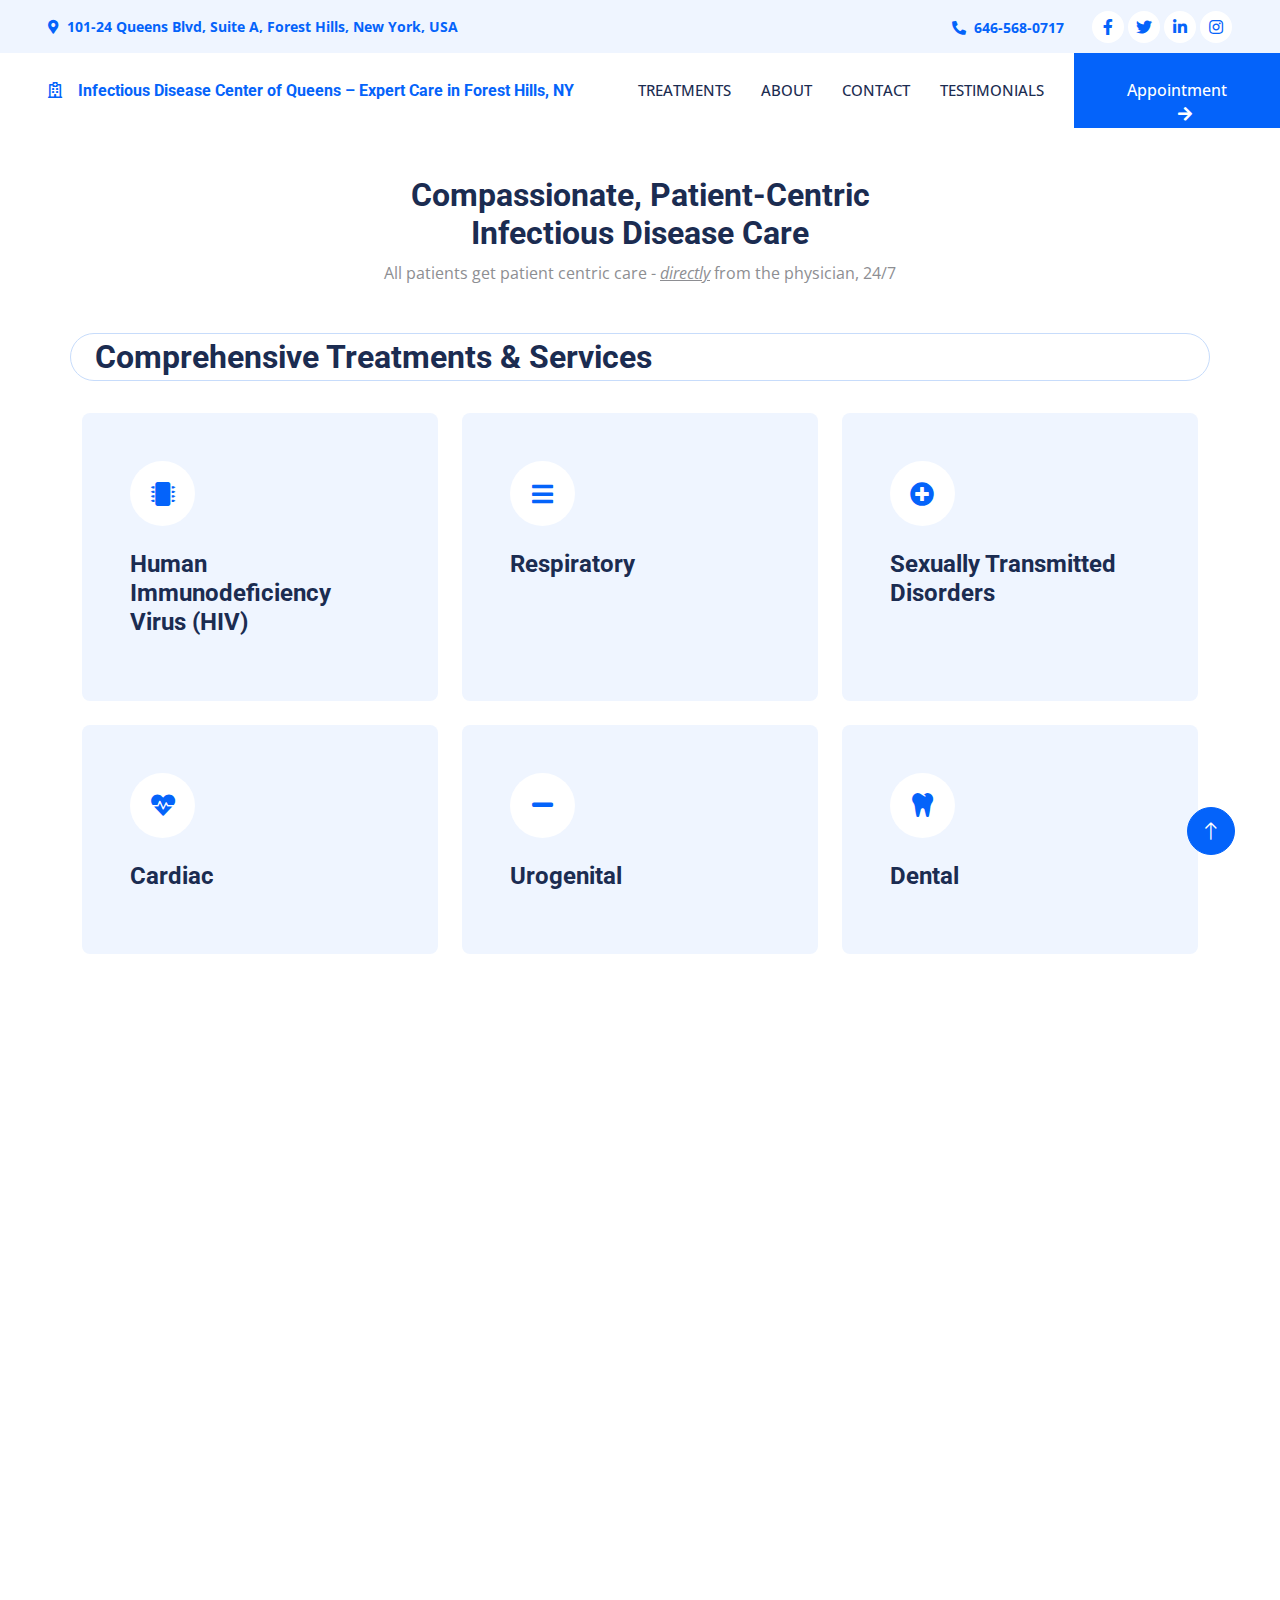
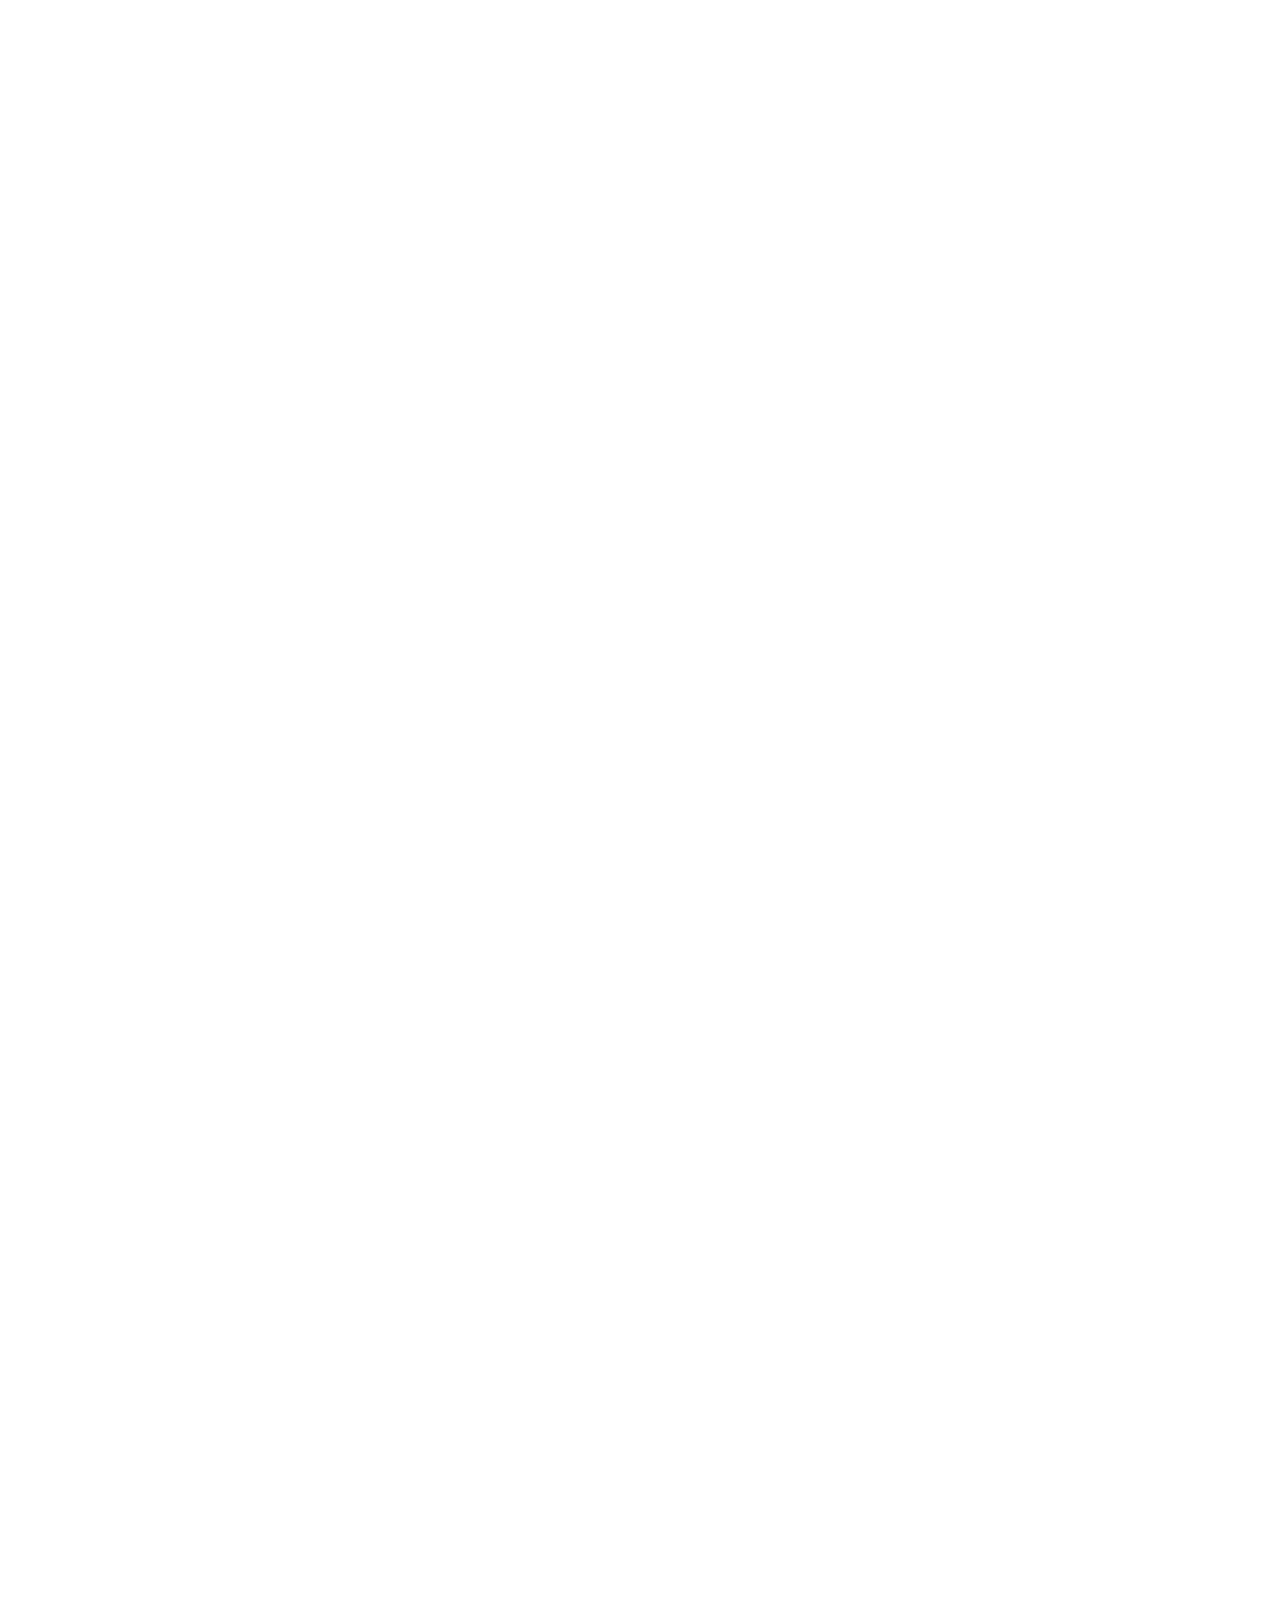
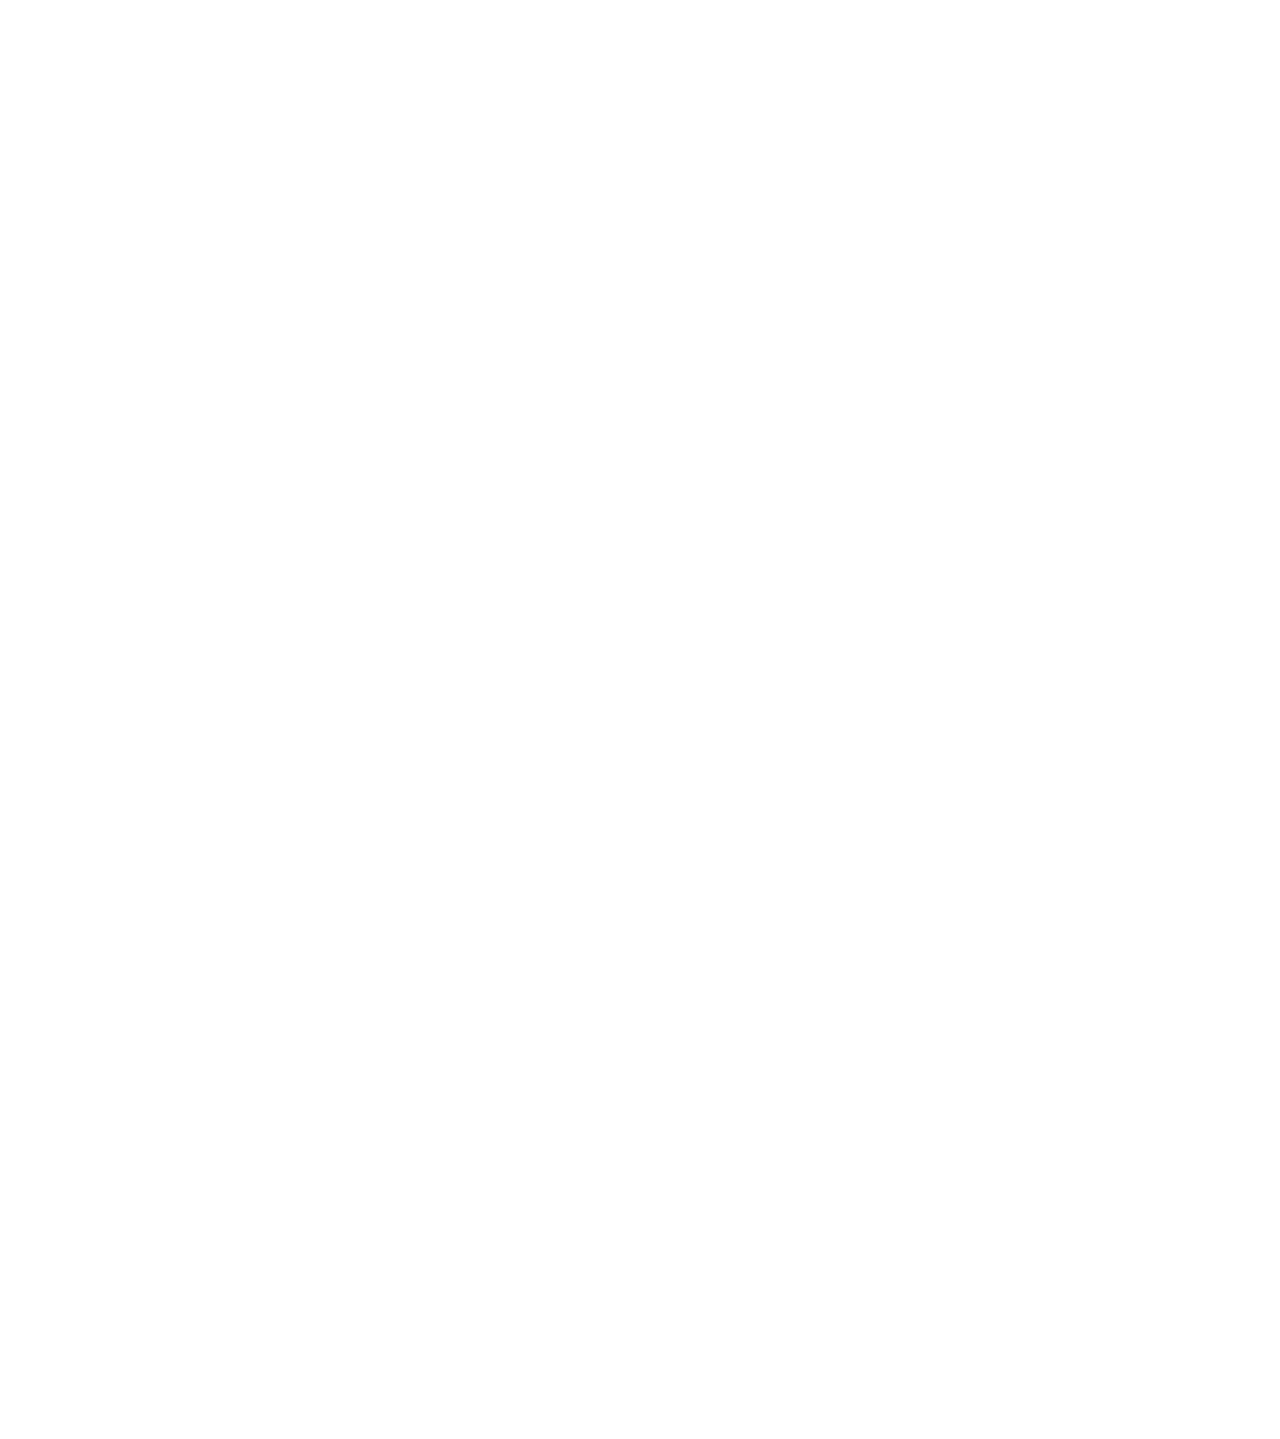
==== commit 5568f4ec: "Adjusted heading tags" ====
--- a/index.html
+++ b/index.html
@@ -85,7 +85,7 @@
     <!-- Navbar Start -->
     <nav class="navbar navbar-expand-lg bg-white navbar-light sticky-top p-0 wow fadeIn" data-wow-delay="0.1s">
         <a href="index.html" class="navbar-brand d-flex align-items-center px-4 px-lg-5">
-            <h1 class="m-0 text-primary" style="font-size: medium;"><i class="far fa-hospital me-3"></i>Infectious Disease Center of Queens</h1>
+            <h1 class="m-0 text-primary" style="font-size: medium;"><i class="far fa-hospital me-3"></i>Infectious Disease Center of Queens – Expert Care in Forest Hills, NY</h1>
         </a>
         <button type="button" class="navbar-toggler me-4" data-bs-toggle="collapse" data-bs-target="#navbarCollapse">
             <span class="navbar-toggler-icon"></span>
@@ -161,10 +161,11 @@
         <div class="container-xxl py-5">
             <div class="container">
                 <div class="text-center mx-auto mb-5 wow fadeInUp" data-wow-delay="0.1s" style="max-width: 600px;">
-                    <p class="d-inline-block border rounded-pill py-1 px-4">Treatments</p>
-                    <h1>All patients get patient centric care - <em><u>directly</u></em> from the physician, 24/7</h1>
+                    <h2>Compassionate, Patient-Centric Infectious Disease Care</h2>
+                    <p>All patients get patient centric care - <em><u>directly</u></em> from the physician, 24/7</p>
                 </div>
                 <div class="row g-4" style="size: 60%;">
+                    <h2 class="d-inline-block border rounded-pill py-1 px-4">Comprehensive Treatments & Services</h2>
                     <div class="col-lg-4 col-md-6 wow fadeInUp" data-wow-delay="0.1s">
                         <div class="service-item bg-light rounded h-100 p-5">
                             <div class="d-inline-flex align-items-center justify-content-center bg-white rounded-circle mb-4" style="width: 65px; height: 65px;">
@@ -363,7 +364,7 @@
                 </div>
                 <div class="col-lg-6 wow fadeIn" data-wow-delay="0.5s">
                     <p class="d-inline-block border rounded-pill py-1 px-4">About Us</p>
-                    <h1 class="mb-4">About Dr. Preis</h1>
+                    <h2 class="mb-4">Meet Dr. Jana Preis</h2>
                     <p>Dr. Jana Preis is a double board-certified and compassionate physician with evening and weekend office hours in Forest Hills, NY. We also offer telehealth services for national and international patients.
                        <br /><br /><em><strong>“As an infectious disease specialist, I pursue a ‘Sherlock Holmes’ approach to diagnosis and treatment. A key aspect is thorough, detailed patient history. I add diagnostic connections with a physical exam, test results, and reports from other professionals to find answers and to develop a plan to treat the whole patient. I involve patients actively during medical care and value their input.”</strong></em></p>
                     <p><i class="far fa-check-circle text-primary me-3"></i>Undergraduate and Graduate training at The George Washington University.</p>
@@ -534,7 +535,7 @@
             <div class="row g-5">
                 <div class="col-lg-6 wow fadeInUp" data-wow-delay="0.1s">
                     <p class="d-inline-block border rounded-pill py-1 px-4">Appointment</p>
-                    <h1 class="mb-4">Make An Appointment To Visit Our Doctor</h1>
+                    <h2 class="mb-4">Make an Appointment</h2>
                     <p class="mb-4">If this is an emergency, please call 911 or visit your nearest emergency room. Otherwise, please either call us at the below, email us, or use our booking platform located at right to make an appointment. <br>We accept most major insurances and provide a multilingual staff. <br> Our office is wheelchair accesible. We look forward to meeting you! </p>
                     <div class="bg-light rounded d-flex align-items-center p-5 mb-4">
                         <div class="d-flex flex-shrink-0 align-items-center justify-content-center rounded-circle bg-white" style="width: 55px; height: 55px;">
@@ -616,7 +617,7 @@
         <div class="container">
             <div class="text-center mx-auto mb-5 wow fadeInUp" data-wow-delay="0.1s" style="max-width: 600px;">
                 <p class="d-inline-block border rounded-pill py-1 px-4">Testimonial</p>
-                <h1>Hear from our patients!</h1>
+                <h2>What Our Patients Say</h2>
             </div>
             <div class="owl-carousel testimonial-carousel wow fadeInUp" data-wow-delay="0.1s" style="padding: 30px;">
                 <div class="testimonial-item text-center">
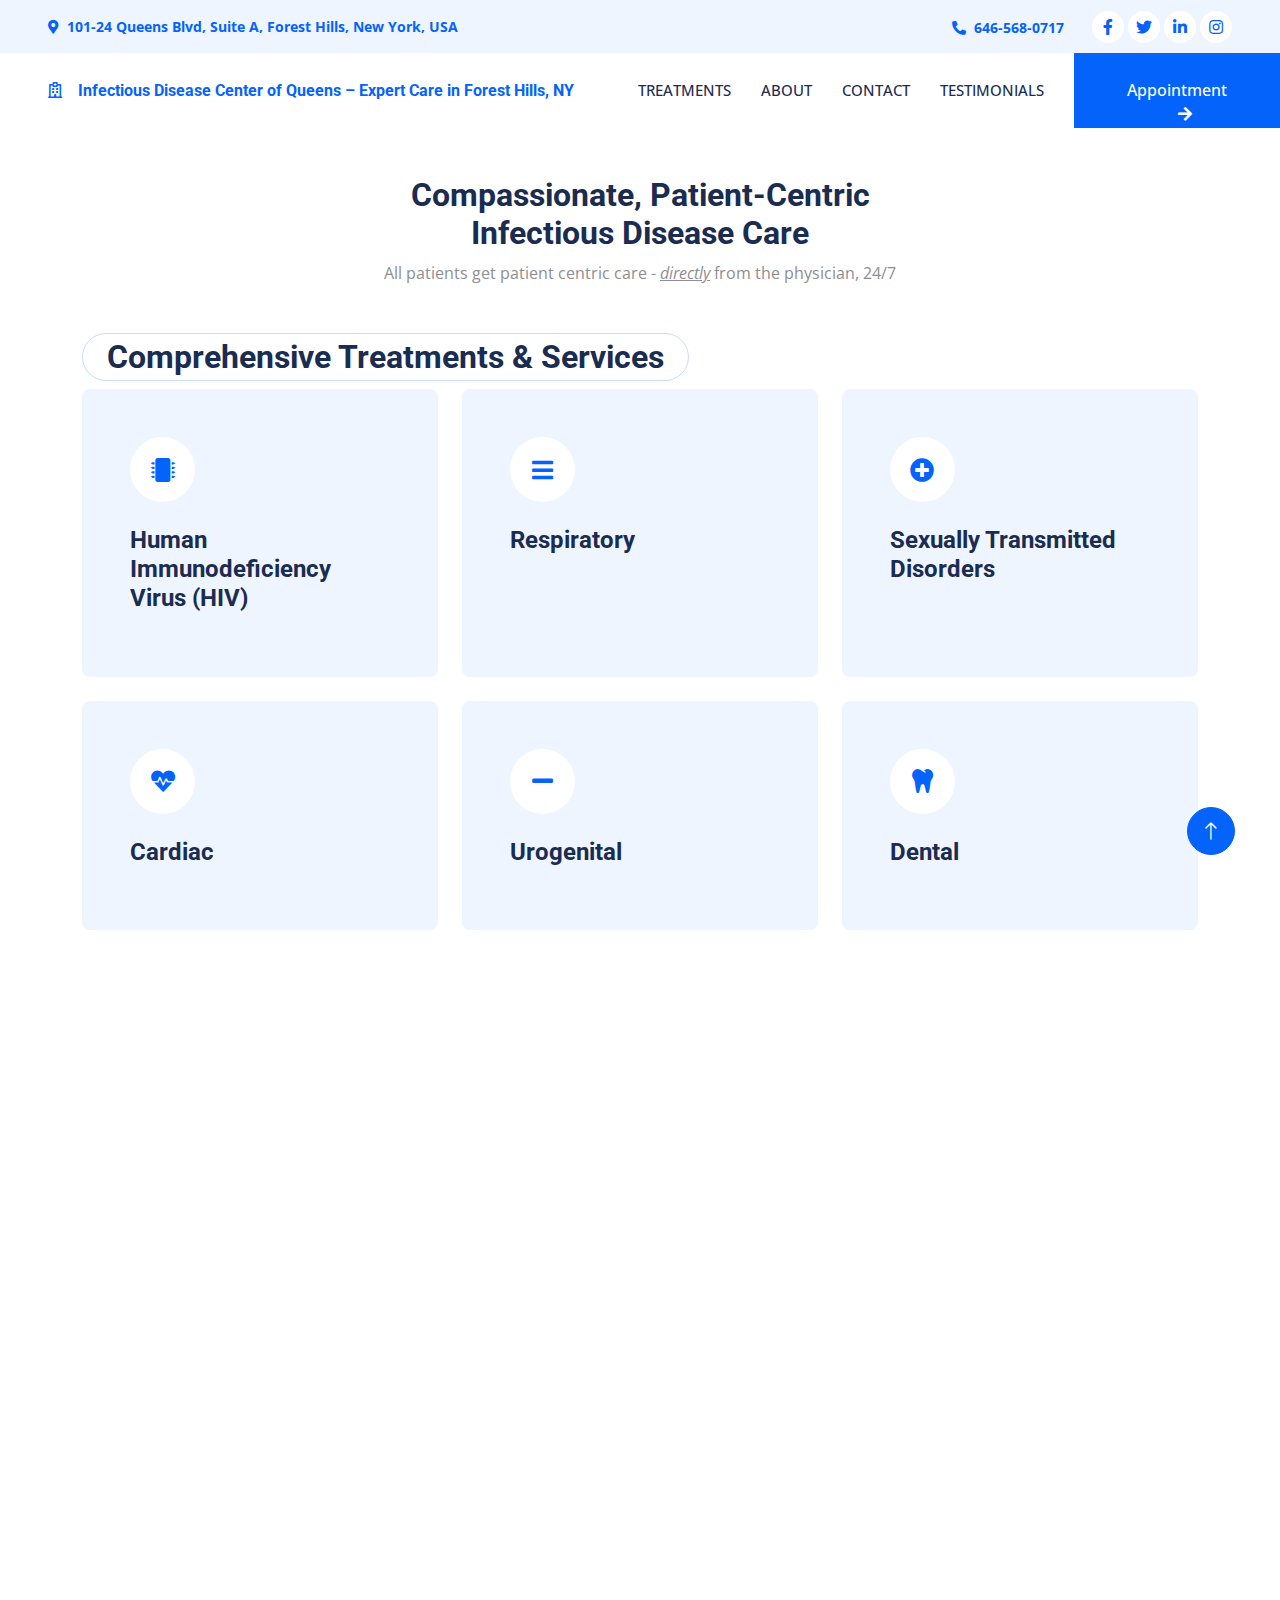
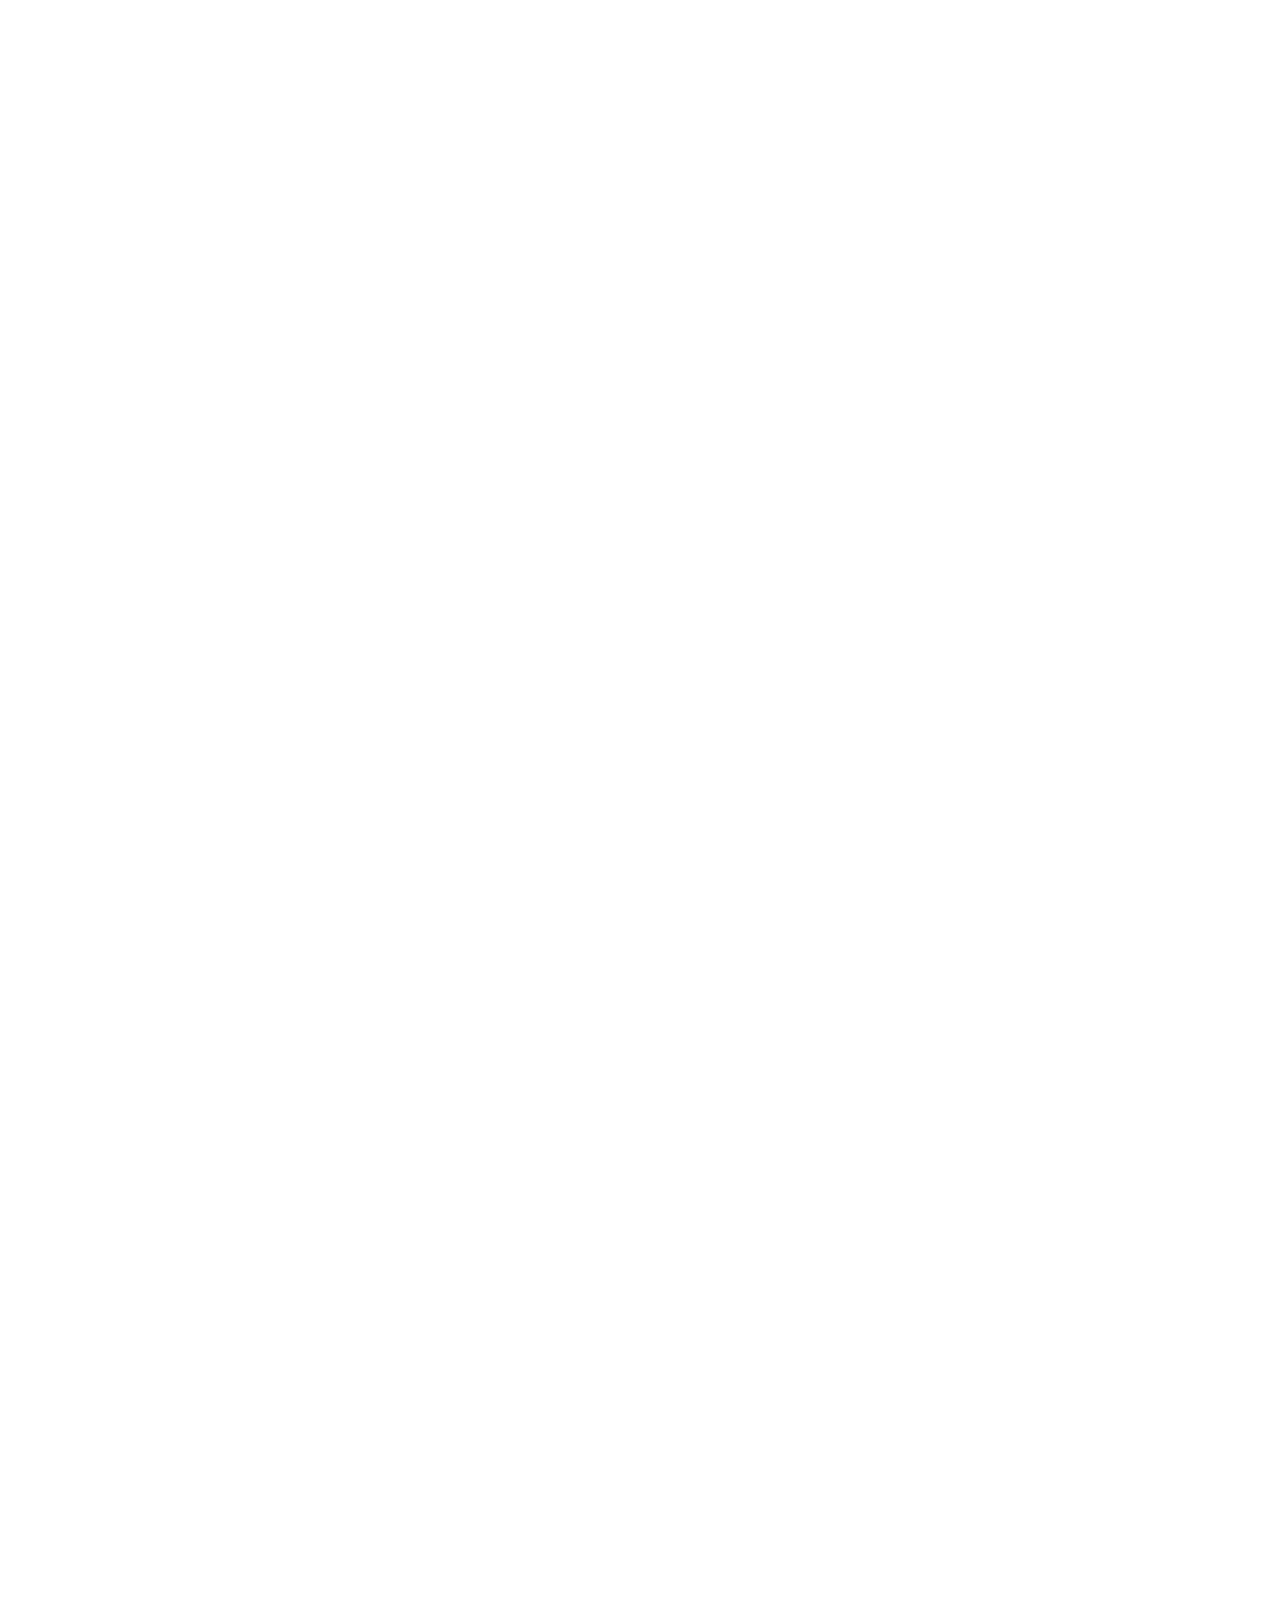
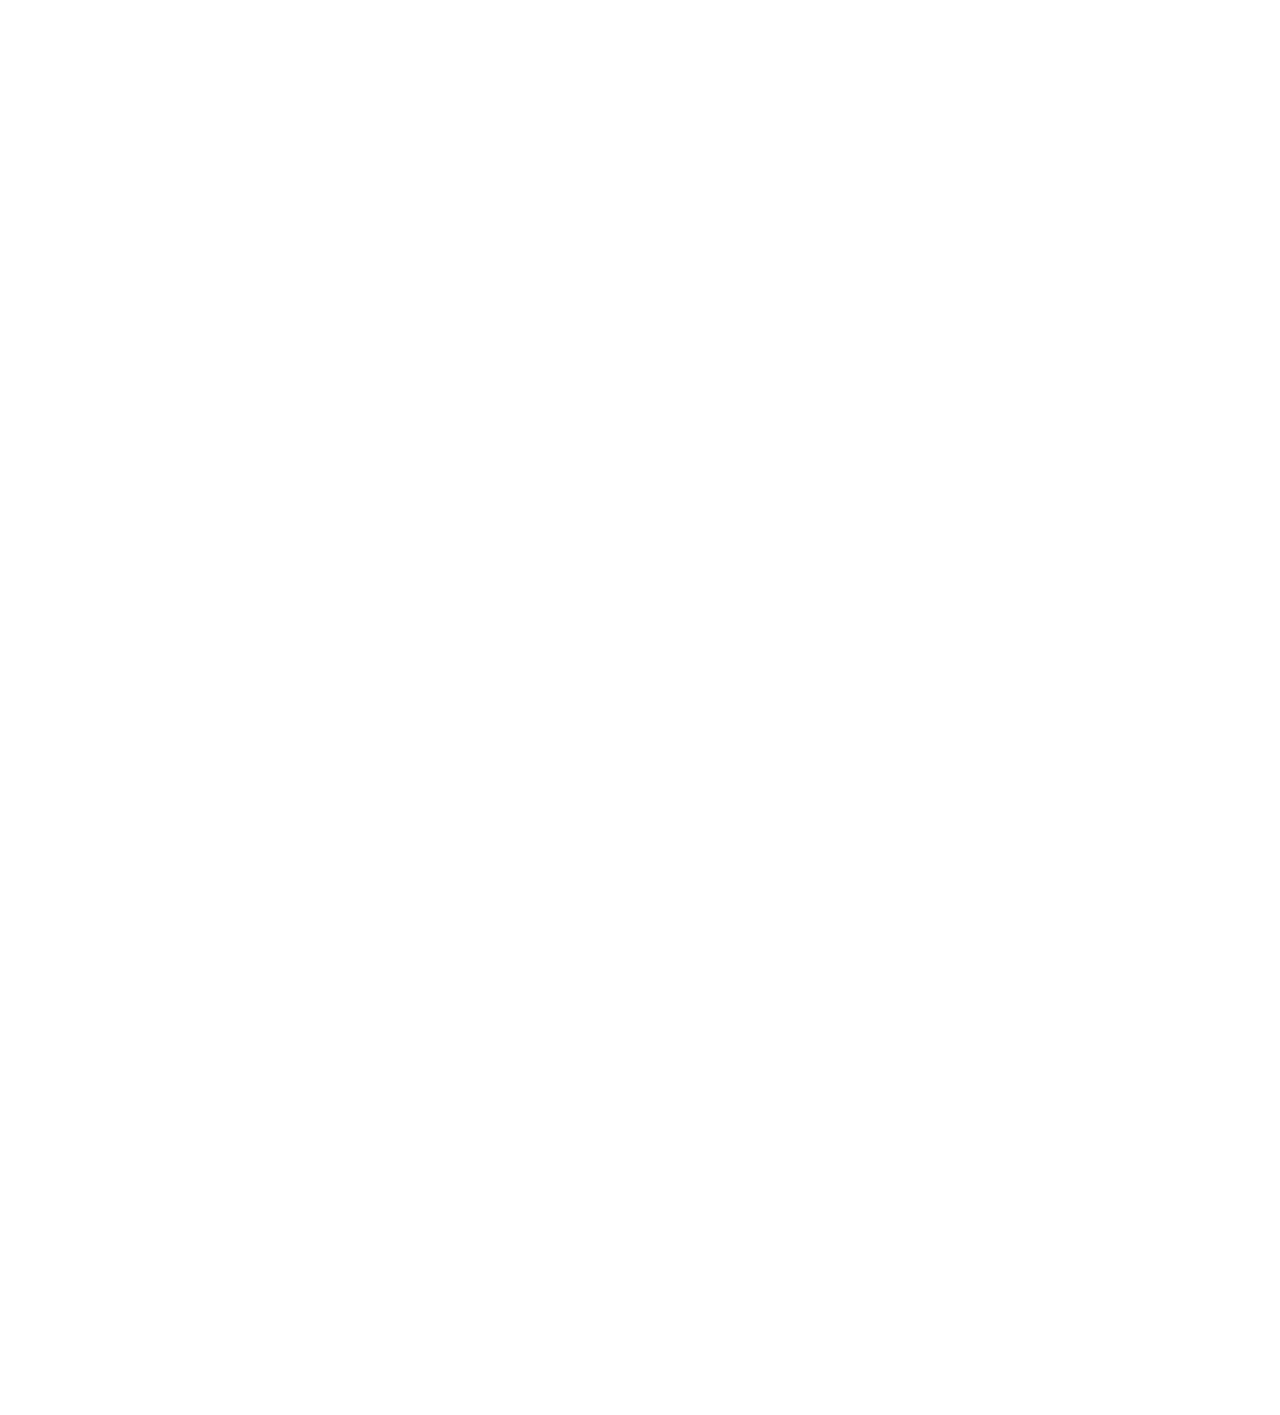
==== commit 63b3067e: "Styling update for new heading" ====
--- a/index.html
+++ b/index.html
@@ -164,8 +164,8 @@
                     <h2>Compassionate, Patient-Centric Infectious Disease Care</h2>
                     <p>All patients get patient centric care - <em><u>directly</u></em> from the physician, 24/7</p>
                 </div>
+                <h2 class="d-inline-block border rounded-pill py-1 px-4">Comprehensive Treatments & Services</h2>
                 <div class="row g-4" style="size: 60%;">
-                    <h2 class="d-inline-block border rounded-pill py-1 px-4">Comprehensive Treatments & Services</h2>
                     <div class="col-lg-4 col-md-6 wow fadeInUp" data-wow-delay="0.1s">
                         <div class="service-item bg-light rounded h-100 p-5">
                             <div class="d-inline-flex align-items-center justify-content-center bg-white rounded-circle mb-4" style="width: 65px; height: 65px;">
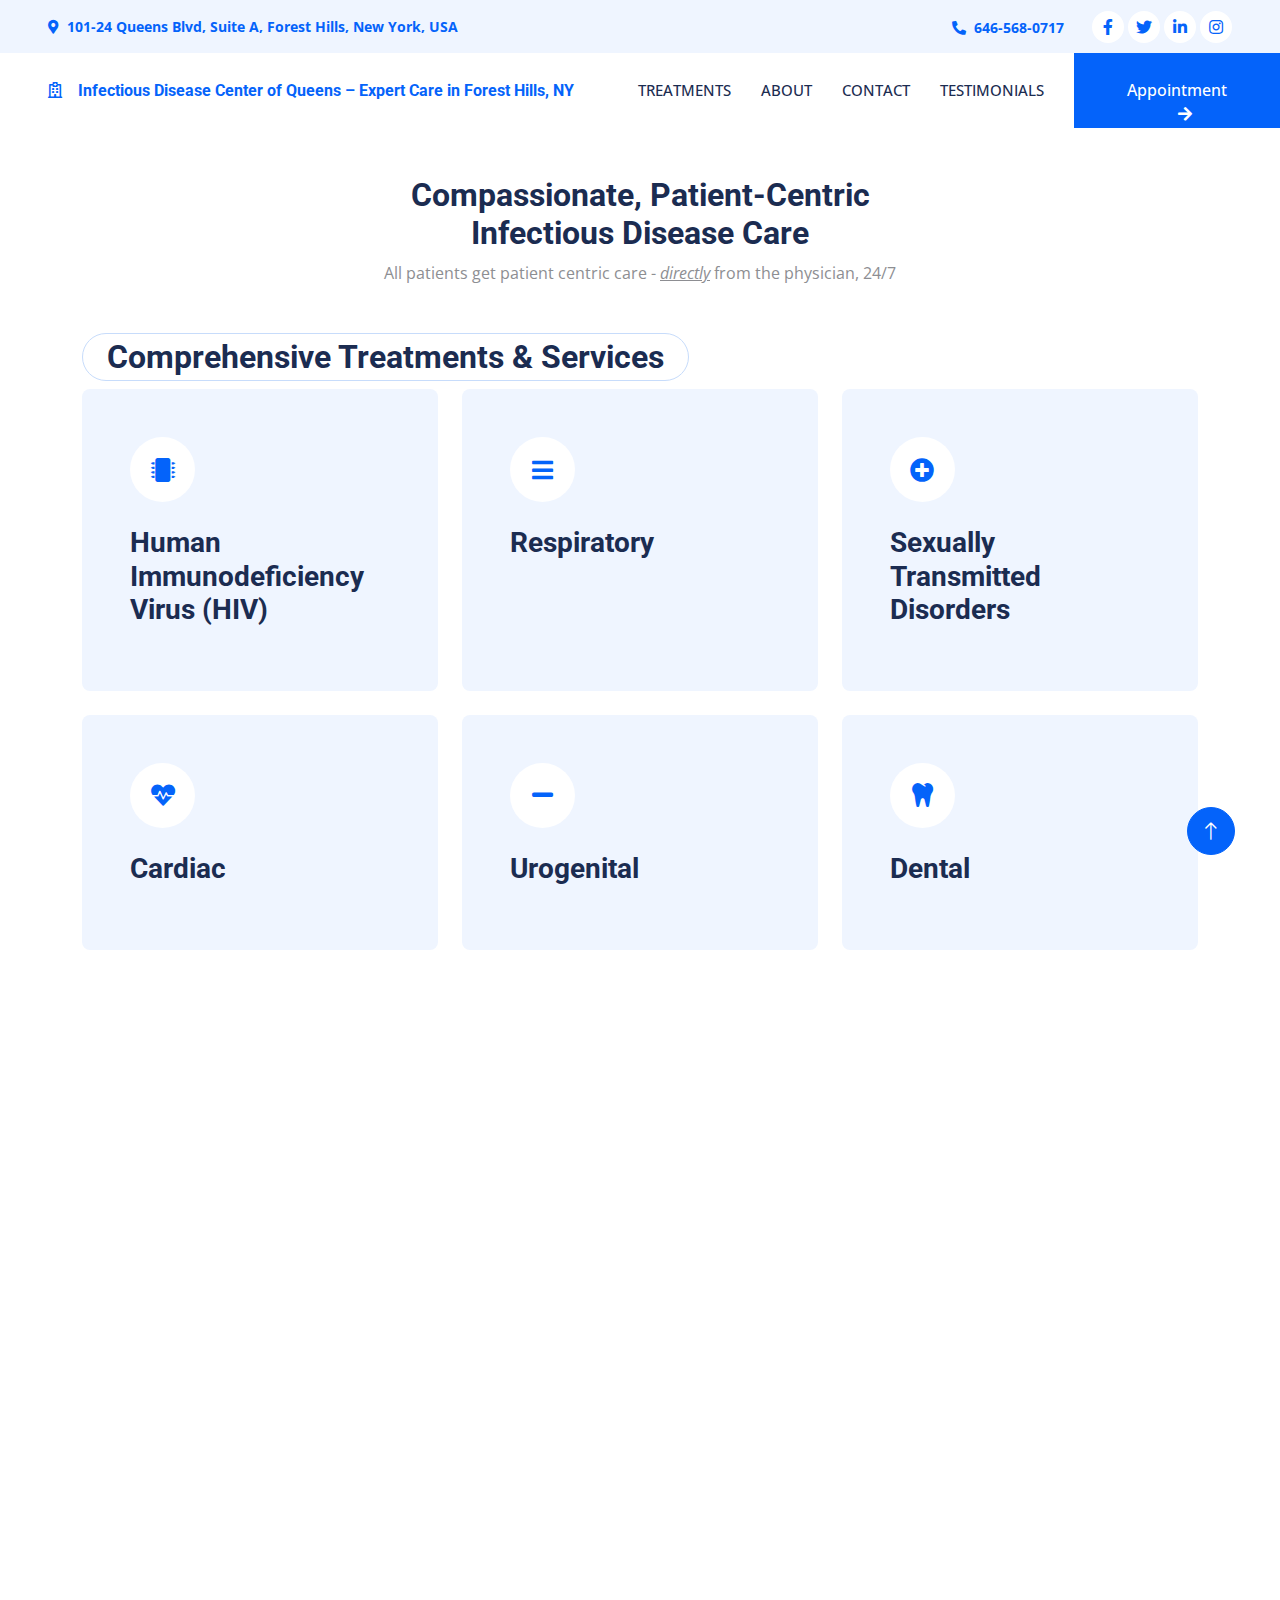
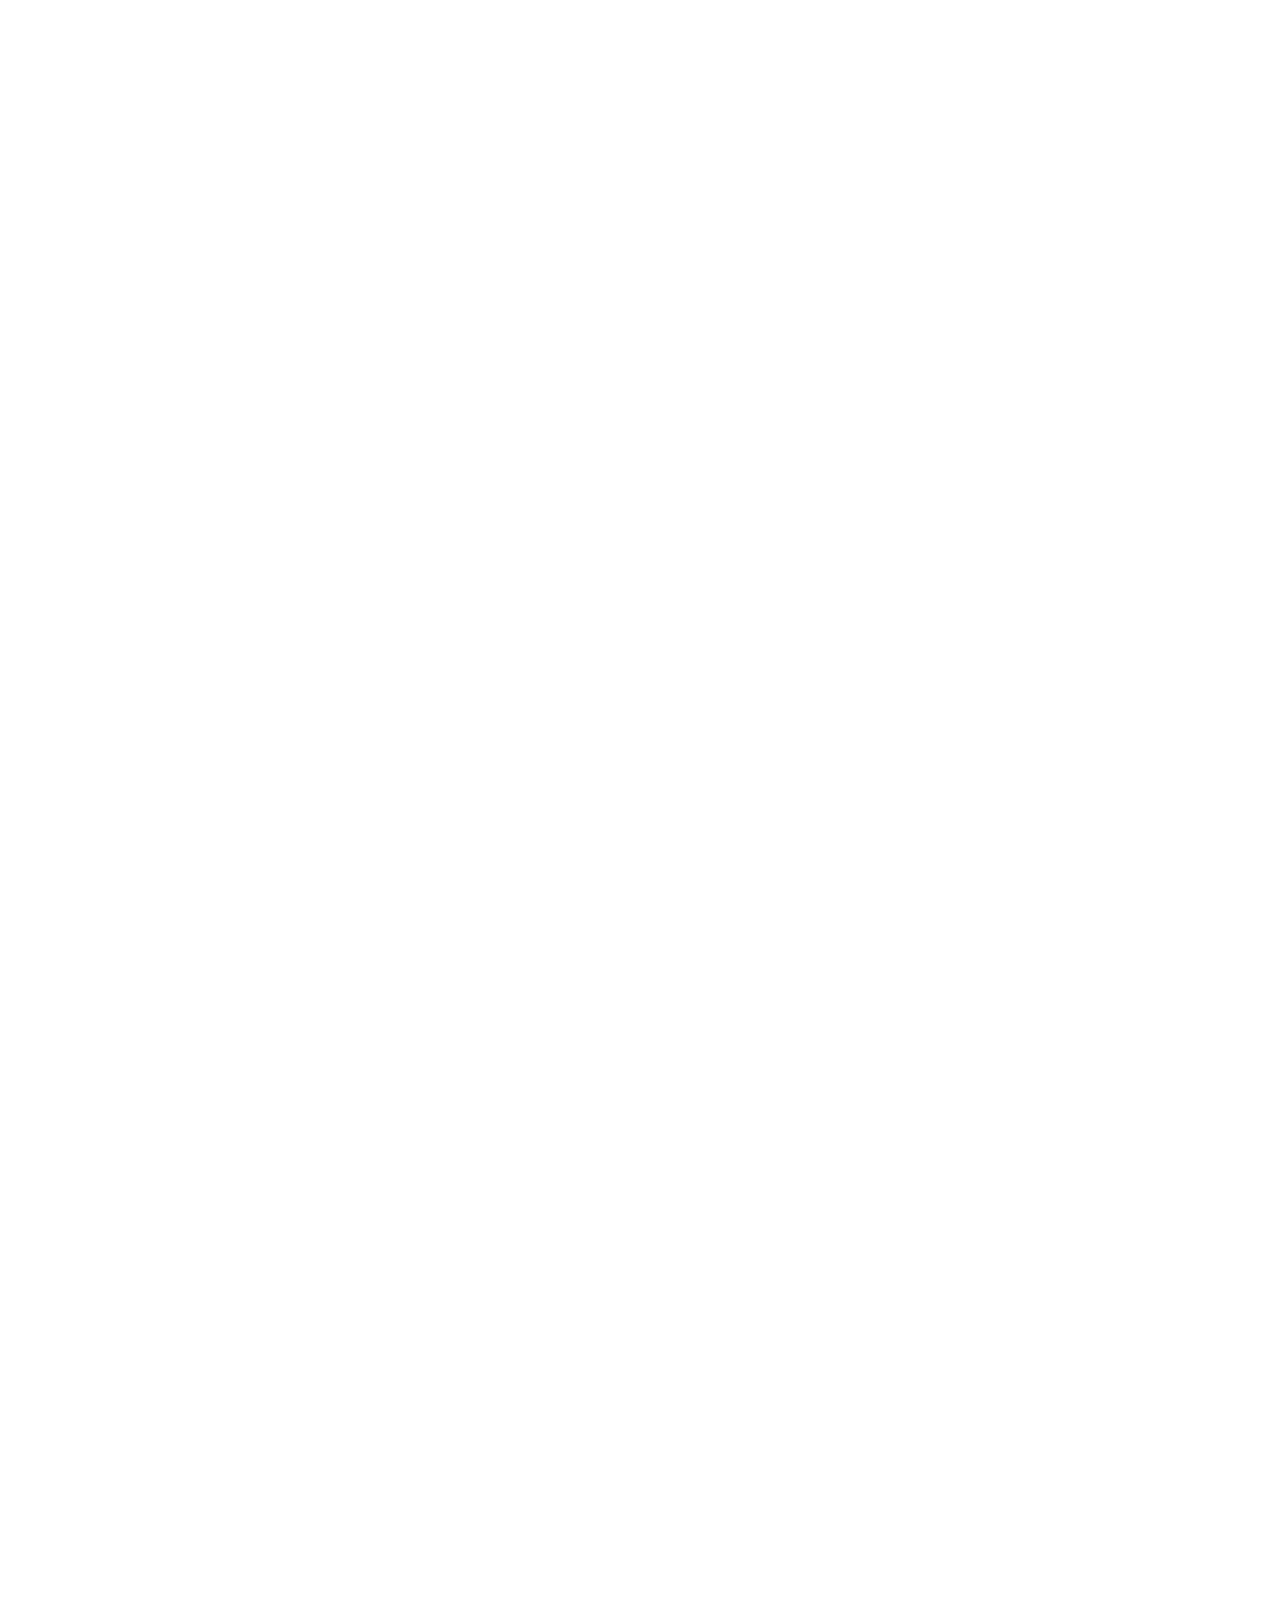
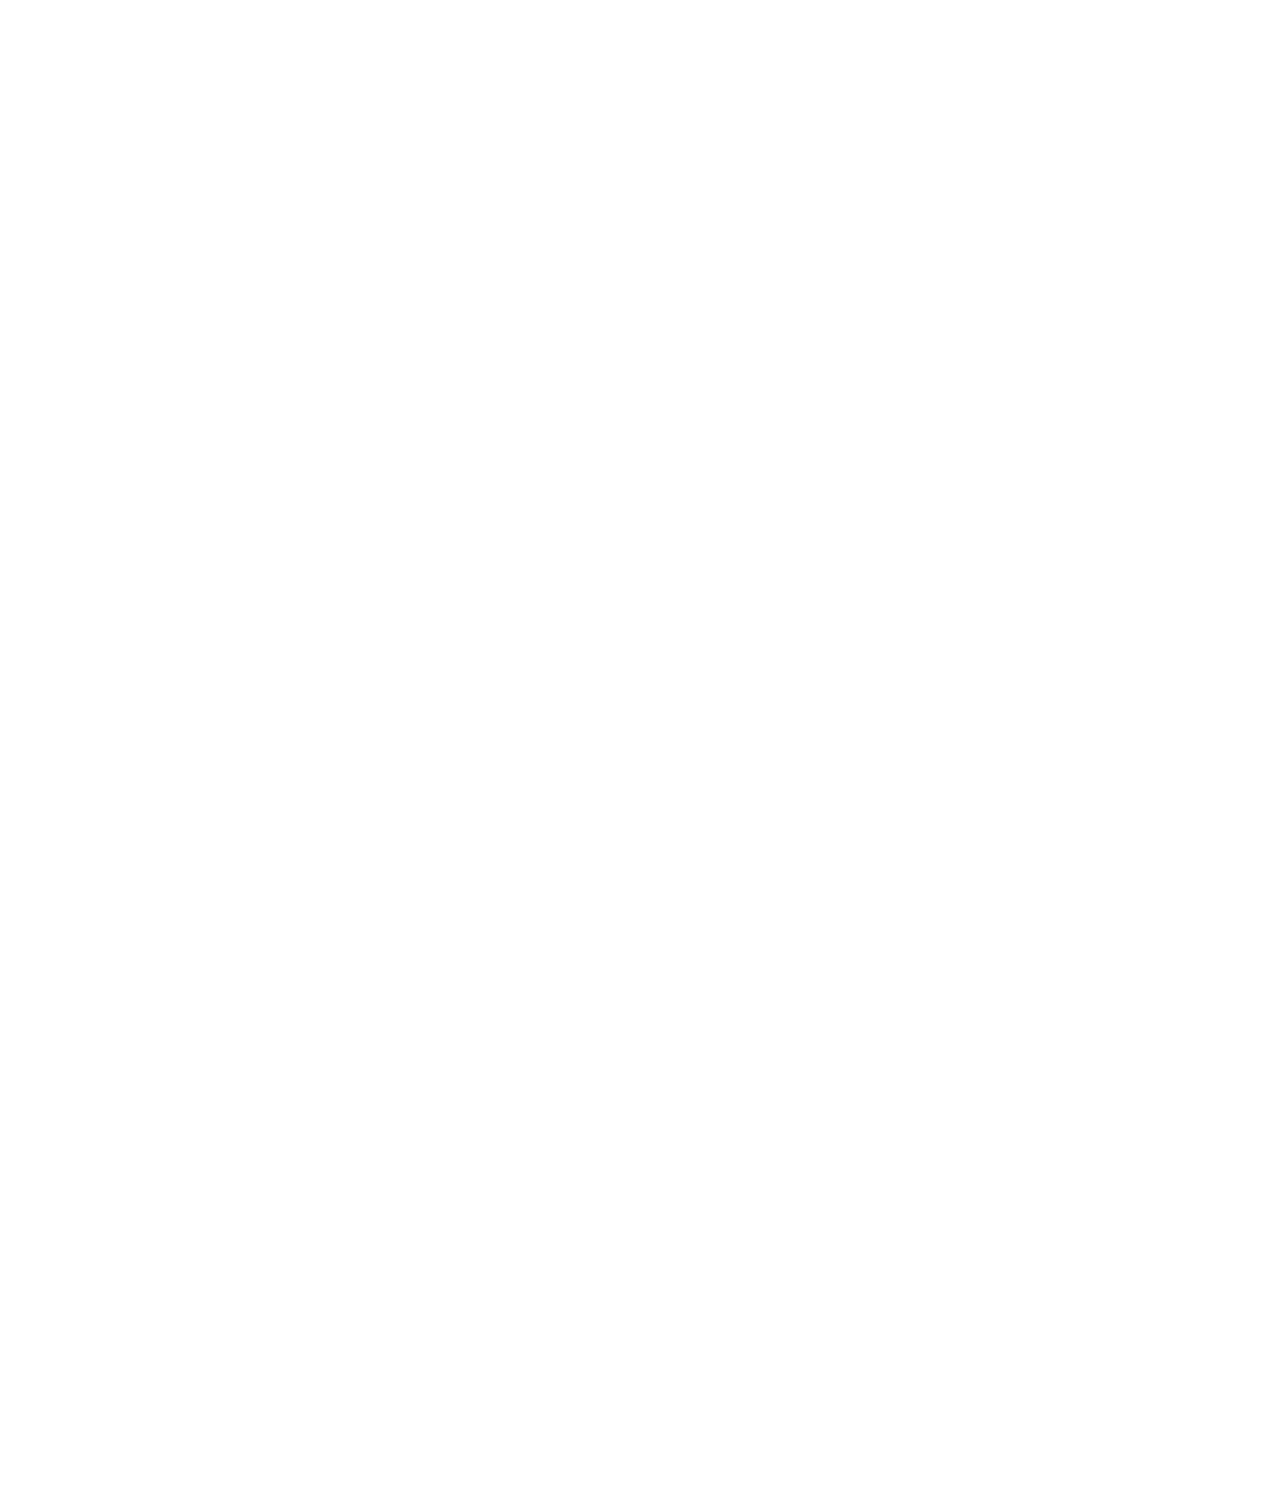
==== commit 7e9cf516: "More heading tag updates" ====
--- a/index.html
+++ b/index.html
@@ -171,7 +171,7 @@
                             <div class="d-inline-flex align-items-center justify-content-center bg-white rounded-circle mb-4" style="width: 65px; height: 65px;">
                                 <i class="fa fa-microchip text-primary fs-4"></i>
                             </div>
-                            <h4 class="mb-3">Human Immunodeficiency Virus (HIV)</h4>
+                            <h3 class="mb-3">Human Immunodeficiency Virus (HIV)</h3>
                             <!--p class="mb-4">Erat ipsum justo amet duo et elitr dolor, est duo duo eos lorem sed diam stet diam sed stet.</p> --->
                            <!-- <a class="btn" href=""><i class="fa fa-plus text-primary me-3"></i>Book now</a> -->
                         </div>
@@ -181,7 +181,7 @@
                             <div class="d-inline-flex align-items-center justify-content-center bg-white rounded-circle mb-4" style="width: 65px; height: 65px;">
                                 <i class="fa fa-bars text-primary fs-4"></i>
                             </div>
-                            <h4 class="mb-3">Respiratory</h4>
+                            <h3 class="mb-3">Respiratory</h3>
                             <!--p class="mb-4">Erat ipsum justo amet duo et elitr dolor, est duo duo eos lorem sed diam stet diam sed stet.</p> --->
                            <!-- <a class="btn" href=""><i class="fa fa-plus text-primary me-3"></i>Book now</a> -->
                         </div>
@@ -191,7 +191,7 @@
                             <div class="d-inline-flex align-items-center justify-content-center bg-white rounded-circle mb-4" style="width: 65px; height: 65px;">
                                 <i class="fa fa-plus-circle text-primary fs-4"></i>
                             </div>
-                            <h4 class="mb-3">Sexually Transmitted Disorders</h4>
+                            <h3 class="mb-3">Sexually Transmitted Disorders</h3>
                             <!--p class="mb-4">Erat ipsum justo amet duo et elitr dolor, est duo duo eos lorem sed diam stet diam sed stet.</p> --->
                            <!-- <a class="btn" href=""><i class="fa fa-plus text-primary me-3"></i>Book now</a> -->
                         </div>
@@ -201,7 +201,7 @@
                             <div class="d-inline-flex align-items-center justify-content-center bg-white rounded-circle mb-4" style="width: 65px; height: 65px;">
                                 <i class="fa fa-heartbeat text-primary fs-4"></i>
                             </div>
-                            <h4 class="mb-3">Cardiac</h4>
+                            <h3 class="mb-3">Cardiac</h3>
                             <!--p class="mb-4">Erat ipsum justo amet duo et elitr dolor, est duo duo eos lorem sed diam stet diam sed stet.</p> --->
                            <!-- <a class="btn" href=""><i class="fa fa-plus text-primary me-3"></i>Book now</a> -->
                         </div>
@@ -211,7 +211,7 @@
                             <div class="d-inline-flex align-items-center justify-content-center bg-white rounded-circle mb-4" style="width: 65px; height: 65px;">
                                 <i class="fa fa-minus text-primary fs-4"></i>
                             </div>
-                            <h4 class="mb-3">Urogenital</h4>
+                            <h3 class="mb-3">Urogenital</h3>
                             <!--p class="mb-4">Erat ipsum justo amet duo et elitr dolor, est duo duo eos lorem sed diam stet diam sed stet.</p> --->
                            <!-- <a class="btn" href=""><i class="fa fa-plus text-primary me-3"></i>Book now</a> -->
                         </div>
@@ -221,7 +221,7 @@
                             <div class="d-inline-flex align-items-center justify-content-center bg-white rounded-circle mb-4" style="width: 65px; height: 65px;">
                                 <i class="fa fa-tooth text-primary fs-4"></i>
                             </div>
-                            <h4 class="mb-3">Dental</h4>
+                            <h3 class="mb-3">Dental</h3>
                             <!--p class="mb-4">Erat ipsum justo amet duo et elitr dolor, est duo duo eos lorem sed diam stet diam sed stet.</p> --->
                            <!-- <a class="btn" href=""><i class="fa fa-plus text-primary me-3"></i>Book now</a> -->
                         </div>
@@ -231,7 +231,7 @@
                             <div class="d-inline-flex align-items-center justify-content-center bg-white rounded-circle mb-4" style="width: 65px; height: 65px;">
                                 <i class="fa fa-lemon text-primary fs-4"></i>
                             </div>
-                            <h4 class="mb-3">Skin Infections</h4>
+                            <h3 class="mb-3">Skin Infections</h3>
                             <!--p class="mb-4">Erat ipsum justo amet duo et elitr dolor, est duo duo eos lorem sed diam stet diam sed stet.</p> --->
                            <!-- <a class="btn" href=""><i class="fa fa-plus text-primary me-3"></i>Book now</a> -->
                         </div>
@@ -241,7 +241,7 @@
                             <div class="d-inline-flex align-items-center justify-content-center bg-white rounded-circle mb-4" style="width: 65px; height: 65px;">
                                 <i class="fa fa-bone text-primary fs-4"></i>
                             </div>
-                            <h4 class="mb-3">Orthopedic</h4>
+                            <h3 class="mb-3">Orthopedic</h3>
                             <!--p class="mb-4">Erat ipsum justo amet duo et elitr dolor, est duo duo eos lorem sed diam stet diam sed stet.</p> --->
                            <!-- <a class="btn" href=""><i class="fa fa-plus text-primary me-3"></i>Book now</a> -->
                         </div>
@@ -251,7 +251,7 @@
                             <div class="d-inline-flex align-items-center justify-content-center bg-white rounded-circle mb-4" style="width: 65px; height: 65px;">
                                 <i class="fa fa-thermometer-three-quarters text-primary fs-4"></i>
                             </div>
-                            <h4 class="mb-3">Ear, Nose, and Throat</h4>
+                            <h3 class="mb-3">Ear, Nose, and Throat</h3>
                             <!--p class="mb-4">Erat ipsum justo amet duo et elitr dolor, est duo duo eos lorem sed diam stet diam sed stet.</p> --->
                            <!-- <a class="btn" href=""><i class="fa fa-plus text-primary me-3"></i>Book now</a> -->
                         </div>
@@ -261,7 +261,7 @@
                             <div class="d-inline-flex align-items-center justify-content-center bg-white rounded-circle mb-4" style="width: 65px; height: 65px;">
                                 <i class="fa fa-thermometer-three-quarters text-primary fs-4"></i>
                             </div>
-                            <h4 class="mb-3">PReP/PeP</h4>
+                            <h3 class="mb-3">PReP/PeP</h3>
                             <!--p class="mb-4">Erat ipsum justo amet duo et elitr dolor, est duo duo eos lorem sed diam stet diam sed stet.</p> --->
                            <!-- <a class="btn" href=""><i class="fa fa-plus text-primary me-3"></i>Book now</a> -->
                         </div>
@@ -271,7 +271,7 @@
                             <div class="d-inline-flex align-items-center justify-content-center bg-white rounded-circle mb-4" style="width: 65px; height: 65px;">
                                 <i class="fa fa-database text-primary fs-4"></i>
                             </div>
-                            <h4 class="mb-3">Tuberculosis</h4>
+                            <h3 class="mb-3">Tuberculosis</h3>
                             <!--p class="mb-4">Erat ipsum justo amet duo et elitr dolor, est duo duo eos lorem sed diam stet diam sed stet.</p> --->
                            <!-- <a class="btn" href=""><i class="fa fa-plus text-primary me-3"></i>Book now</a> -->
                         </div>
@@ -281,7 +281,7 @@
                             <div class="d-inline-flex align-items-center justify-content-center bg-white rounded-circle mb-4" style="width: 65px; height: 65px;">
                                 <i class="fa fa-exclamation-circle text-primary fs-4"></i>
                             </div>
-                            <h4 class="mb-3">Infections in cancer patients</h4>
+                            <h3 class="mb-3">Infections in cancer patients</h3>
                             <!--p class="mb-4">Erat ipsum justo amet duo et elitr dolor, est duo duo eos lorem sed diam stet diam sed stet.</p> --->
                            <!-- <a class="btn" href=""><i class="fa fa-plus text-primary me-3"></i>Book now</a> -->
                         </div>
@@ -291,7 +291,7 @@
                             <div class="d-inline-flex align-items-center justify-content-center bg-white rounded-circle mb-4" style="width: 65px; height: 65px;">
                                 <i class="fa fa-bug text-primary fs-4"></i>
                             </div>
-                            <h4 class="mb-3">Long term antibiotic care</h4>
+                            <h3 class="mb-3">Long term antibiotic care</h3>
                             <!--p class="mb-4">Erat ipsum justo amet duo et elitr dolor, est duo duo eos lorem sed diam stet diam sed stet.</p> --->
                            <!-- <a class="btn" href=""><i class="fa fa-plus text-primary me-3"></i>Book now</a> -->
                         </div>
@@ -301,7 +301,7 @@
                             <div class="d-inline-flex align-items-center justify-content-center bg-white rounded-circle mb-4" style="width: 65px; height: 65px;">
                                 <i class="fa fa-check-square text-primary fs-4"></i>
                             </div>
-                            <h4 class="mb-3">Vaccination Review</h4>
+                            <h3 class="mb-3">Vaccination Review</h3>
                             <!--p class="mb-4">Erat ipsum justo amet duo et elitr dolor, est duo duo eos lorem sed diam stet diam sed stet.</p> --->
                            <!-- <a class="btn" href=""><i class="fa fa-plus text-primary me-3"></i>Book now</a> -->
                         </div>
@@ -311,7 +311,7 @@
                             <div class="d-inline-flex align-items-center justify-content-center bg-white rounded-circle mb-4" style="width: 65px; height: 65px;">
                                 <i class="fa fa-exclamation-triangle text-primary fs-4"></i>
                             </div>
-                            <h4 class="mb-3">Post-surgical infection care</h4>
+                            <h3 class="mb-3">Post-surgical infection care</h3>
                             <!--p class="mb-4">Erat ipsum justo amet duo et elitr dolor, est duo duo eos lorem sed diam stet diam sed stet.</p> --->
                            <!-- <a class="btn" href=""><i class="fa fa-plus text-primary me-3"></i>Book now</a> -->
                         </div>
@@ -321,7 +321,7 @@
                             <div class="d-inline-flex align-items-center justify-content-center bg-white rounded-circle mb-4" style="width: 65px; height: 65px;">
                                 <i class="fa fa-flag text-primary fs-4"></i>
                             </div>
-                            <h4 class="mb-3">LGBTQIA+ Care</h4>
+                            <h3 class="mb-3">LGBTQIA+ Care</h3>
                             <!--p class="mb-4">Erat ipsum justo amet duo et elitr dolor, est duo duo eos lorem sed diam stet diam sed stet.</p> --->
                            <!-- <a class="btn" href=""><i class="fa fa-plus text-primary me-3"></i>Book now</a> -->
                         </div>
@@ -331,7 +331,7 @@
                             <div class="d-inline-flex align-items-center justify-content-center bg-white rounded-circle mb-4" style="width: 65px; height: 65px;">
                                 <i class="fa fa-suitcase text-primary fs-4"></i>
                             </div>
-                            <h4 class="mb-3">Travel consultations</h4>
+                            <h3 class="mb-3">Travel consultations</h3>
                             <!--p class="mb-4">Erat ipsum justo amet duo et elitr dolor, est duo duo eos lorem sed diam stet diam sed stet.</p> --->
                            <!-- <a class="btn" href=""><i class="fa fa-plus text-primary me-3"></i>Book now</a> -->
                         </div>
@@ -341,7 +341,7 @@
                             <div class="d-inline-flex align-items-center justify-content-center bg-white rounded-circle mb-4" style="width: 65px; height: 65px;">
                                 <i class="fa fa-notes-medical text-primary fs-4"></i>
                             </div>
-                            <h4 class="mb-3">Gastroenterology</h4>
+                            <h3 class="mb-3">Gastroenterology</h3>
                             <!--p class="mb-4">Erat ipsum justo amet duo et elitr dolor, est duo duo eos lorem sed diam stet diam sed stet.</p> --->
                            <!-- <a class="btn" href=""><i class="fa fa-plus text-primary me-3"></i>Book now</a> -->
                         </div>
@@ -399,7 +399,7 @@
                                     </div>
                                     <div class="ms-4">
                                         <p class="text-white mb-2">Experience</p>
-                                        <h5 class="text-white mb-0">Doctors</h5>
+                                        <p class="text-white mb-0">Doctors</p>
                                     </div>
                                 </div>
                             </div>
@@ -410,7 +410,7 @@
                                     </div>
                                     <div class="ms-4">
                                         <p class="text-white mb-2">Quality</p>
-                                        <h5 class="text-white mb-0">Services</h5>
+                                        <p class="text-white mb-0">Services</p>
                                     </div>
                                 </div>
                             </div>
@@ -421,7 +421,7 @@
                                     </div>
                                     <div class="ms-4">
                                         <p class="text-white mb-2">Positive</p>
-                                        <h5 class="text-white mb-0">Consultation</h5>
+                                        <p class="text-white mb-0">Consultation</p>
                                     </div>
                                 </div>
                             </div>
@@ -432,7 +432,7 @@
                                     </div>
                                     <div class="ms-4">
                                         <p class="text-white mb-2">24 Hours</p>
-                                        <h5 class="text-white mb-0">Support</h5>
+                                        <p class="text-white mb-0">Support</p>
                                     </div>
                                 </div>
                             </div>
@@ -464,7 +464,7 @@
                             <img class="img-fluid" src="img/team-1.jpg" alt="">
                         </div>
                         <div class="team-text bg-light text-center p-4">
-                            <h5>Doctor Name</h5>
+                            <p>Doctor Name</p>
                             <p class="text-primary">Department</p>
                             <div class="team-social text-center">
                                 <a class="btn btn-square" href=""><i class="fab fa-facebook-f"></i></a>
@@ -480,7 +480,7 @@
                             <img class="img-fluid" src="img/team-2.jpg" alt="">
                         </div>
                         <div class="team-text bg-light text-center p-4">
-                            <h5>Doctor Name</h5>
+                            <p>Doctor Name</p>
                             <p class="text-primary">Department</p>
                             <div class="team-social text-center">
                                 <a class="btn btn-square" href=""><i class="fab fa-facebook-f"></i></a>
@@ -496,7 +496,7 @@
                             <img class="img-fluid" src="img/team-3.jpg" alt="">
                         </div>
                         <div class="team-text bg-light text-center p-4">
-                            <h5>Doctor Name</h5>
+                            <p>Doctor Name</p>
                             <p class="text-primary">Department</p>
                             <div class="team-social text-center">
                                 <a class="btn btn-square" href=""><i class="fab fa-facebook-f"></i></a>
@@ -512,7 +512,7 @@
                             <img class="img-fluid" src="img/team-4.jpg" alt="">
                         </div>
                         <div class="team-text bg-light text-center p-4">
-                            <h5>Doctor Name</h5>
+                            <p>Doctor Name</p>
                             <p class="text-primary">Department</p>
                             <div class="team-social text-center">
                                 <a class="btn btn-square" href=""><i class="fab fa-facebook-f"></i></a>
@@ -543,7 +543,7 @@
                         </div>
                         <div class="ms-4">
                             <p class="mb-2">Call Us Now</p>
-                            <h5 class="mb-0" ><a href="tel:6465680717">646-568-0717</a></h5>
+                            <p class="mb-0" ><a href="tel:6465680717">646-568-0717</a></p>
                         </div>
                     </div>
                     <div class="bg-light rounded d-flex align-items-center p-5" style="padding-bottom: 25px;">
@@ -552,7 +552,7 @@
                         </div>
                         <div class="ms-4">
                             <p class="mb-2" >Mail Us Now</p>
-                            <h5 class="mb-0"><a  href="mailto:info@idcq.org">info@idcq.org</a></h5>
+                            <p class="mb-0"><a  href="mailto:info@idcq.org">info@idcq.org</a></p>
                         </div>
                     </div>
                 </div>
@@ -624,21 +624,21 @@
                     <img class="img-fluid bg-light rounded-circle p-2 mx-auto mb-4"  style="width: 100px; height: 100px; color: rgb(255, 255, 255);">
                     <div class="testimonial-text rounded text-center p-4">
                         <p>She is very sweet and helpful with answering any information I needed as well as very understanding. I would go back to her.</p>
-                        <h5 class="mb-1">Maria S.</h5>
+                        <p class="mb-1">Maria S.</p>
                     </div>
                 </div>
                 <div class="testimonial-item text-center">
                     <img class="img-fluid bg-light rounded-circle p-2 mx-auto mb-4" src="img/testimonial-2.jpg" style="width: 100px; height: 100px;">
                     <div class="testimonial-text rounded text-center p-4">
                         <p> Extremely knowledgeable, caring, thoughtful doctor. Impeccable manners. Great front desk staff. I highly recommend her!</p>
-                        <h5 class="mb-1">Kris M.</h5>
+                        <p class="mb-1">Kris M.</p>
                     </div>
                 </div>
                 <div class="testimonial-item text-center">
                     <img class="img-fluid bg-light rounded-circle p-2 mx-auto mb-4" src="img/testimonial-3.jpg" style="width: 100px; height: 100px;">
                     <div class="testimonial-text rounded text-center p-4">
                         <p>Very helpful, full of information and good advice. She spent a lot of time explaining useful things to me.</p>
-                        <h5 class="mb-1">Joel Bruce F. </h5>
+                        <p class="mb-1">Joel Bruce F. </p>
                     </div>
                 </div>
                 <div class="testimonial-item text-center">
@@ -646,7 +646,7 @@
                     <div class="testimonial-text rounded text-center p-4">
                         <p>Dr. Preis has a great bedside manner. This was our first visit and she was great. I would highly recommend her.
                         </p>
-                        <h5 class="mb-1">Andre B. </h5>
+                        <p class="mb-1">Andre B. </p>
                     </div>
                 </div>
 
@@ -662,7 +662,7 @@
         <div class="container py-5">
             <div class="row g-5">
                 <div class="col-lg-3 col-md-6">
-                    <h5 class="text-light mb-4">Address</h5>
+                    <p class="text-light mb-4">Address</p>
                     <p class="mb-2"><i class="fa fa-map-marker-alt me-3"></i><a href="https://maps.app.goo.gl/LytxyxpFRP21gzZs6"></a><strong>101-24 Queens Blvd, Suite A, Forest Hills, New York, USA</strong></p>
                     <p class="mb-2"><i class="fa fa-phone-alt me-3"></i><a href="tel:6465680717">646-568-8717</a></p>
                     <p class="mb-2"><i class="fa fa-envelope me-3"></i><a href="mailto: info@idcq.org">info@idcq.org</a></p>
@@ -674,14 +674,14 @@
                     </div>
                 </div>
                 <div class="col-lg-3 col-md-6">
-                    <h5 class="text-light mb-4">Quick Links</h5>
+                    <p class="text-light mb-4">Quick Links</p>
                     <p class="btn btn-link" href="#about">About Us</a>
                     <a class="btn btn-link" href="#services">Our Services</a>
                     <a class="btn btn-link" href="#Appointment">Contact Us</a>
                 </div>
 
                 <!--<div class="col-lg-3 col-md-6">
-                    <h5 class="text-light mb-4">Services</h5>
+                    <p class="text-light mb-4">Services</p>
                     <p class="mb-2">Cardiology</p></a>
                     <a class="btn btn-link" href="">Pulmonary</a>
                     <a class="btn btn-link" href="">Neurology</a>
@@ -689,7 +689,7 @@
                     <a class="btn btn-link" href="">Laboratory</a>
                 </div>-->
                 <div class="col-lg-3 col-md-6">
-                    <h5 class="text-light mb-4">Newsletter</h5>
+                    <p class="text-light mb-4">Newsletter</p>
                     <p>Subscribe to our newsletter</p>
                     <div class="position-relative mx-auto" style="max-width: 400px;">
                         <input class="form-control border-0 w-100 py-3 ps-4 pe-5" type="text" placeholder="Your email">
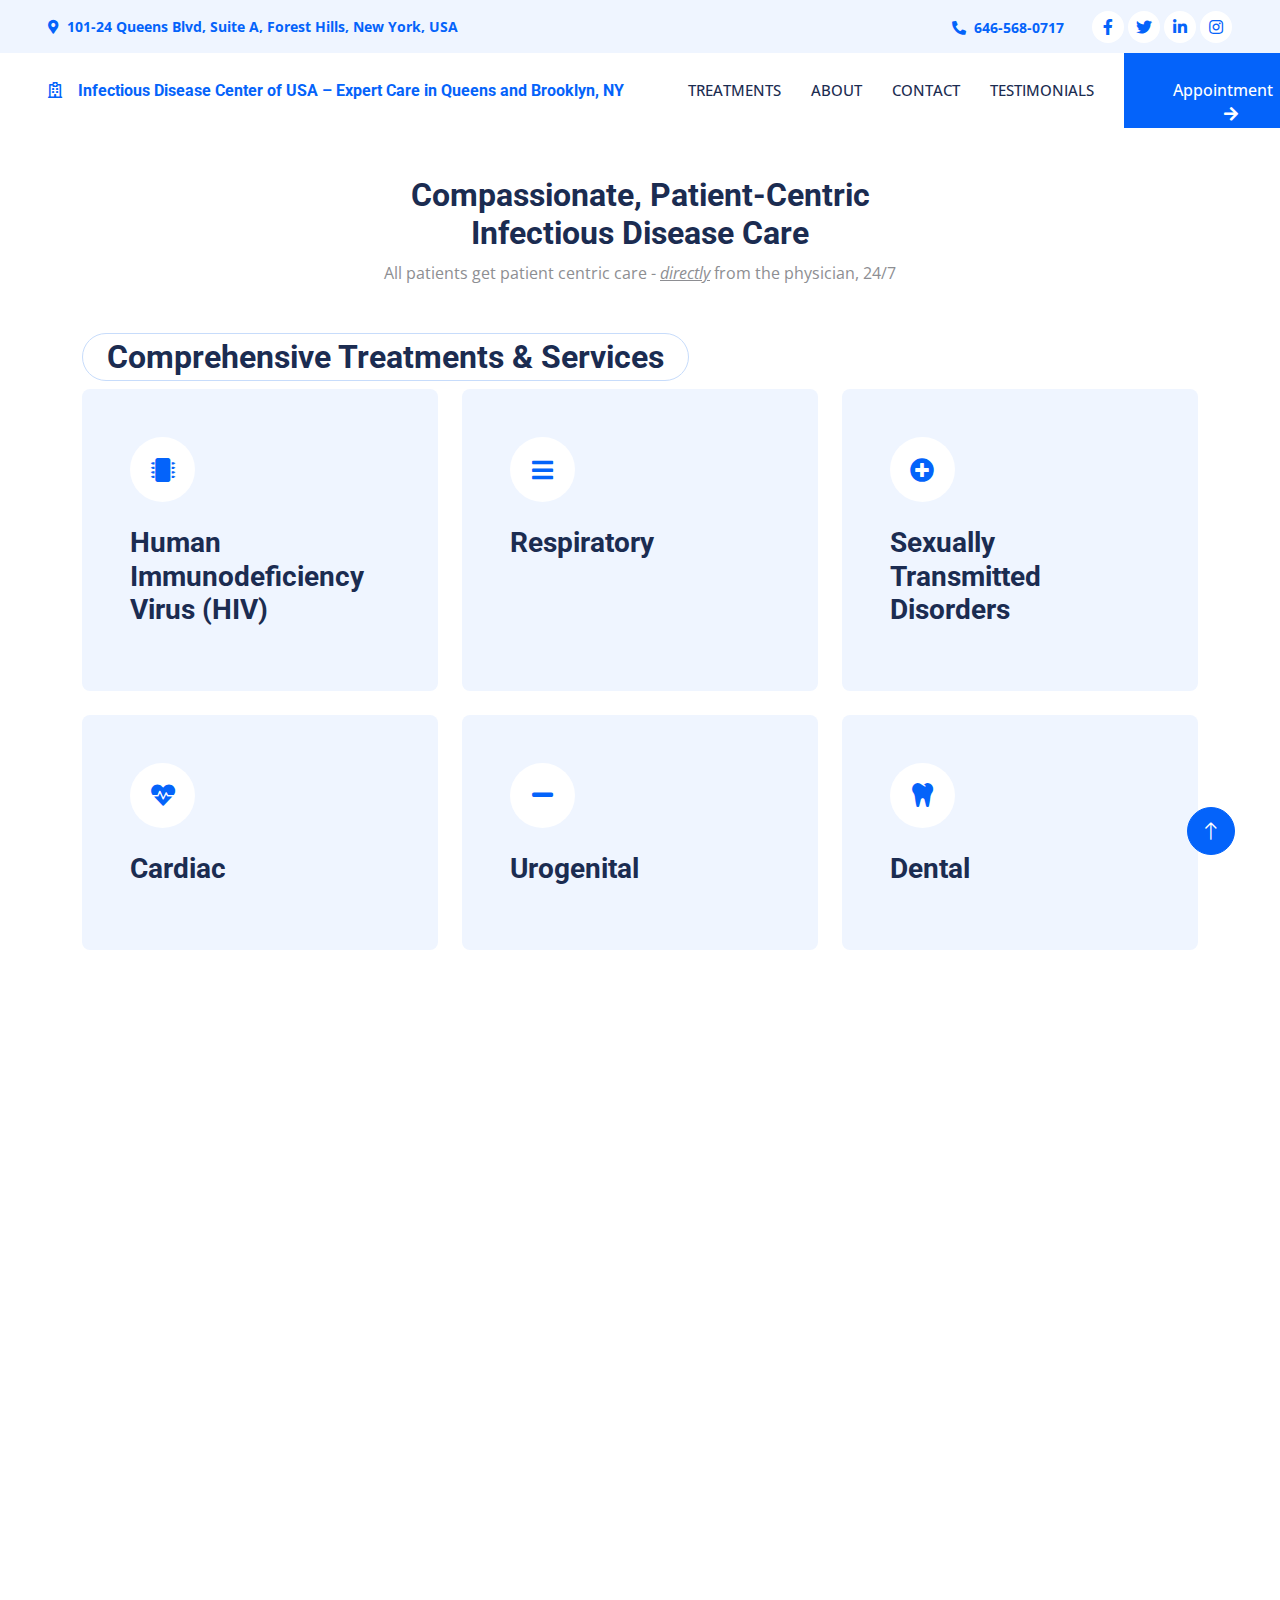
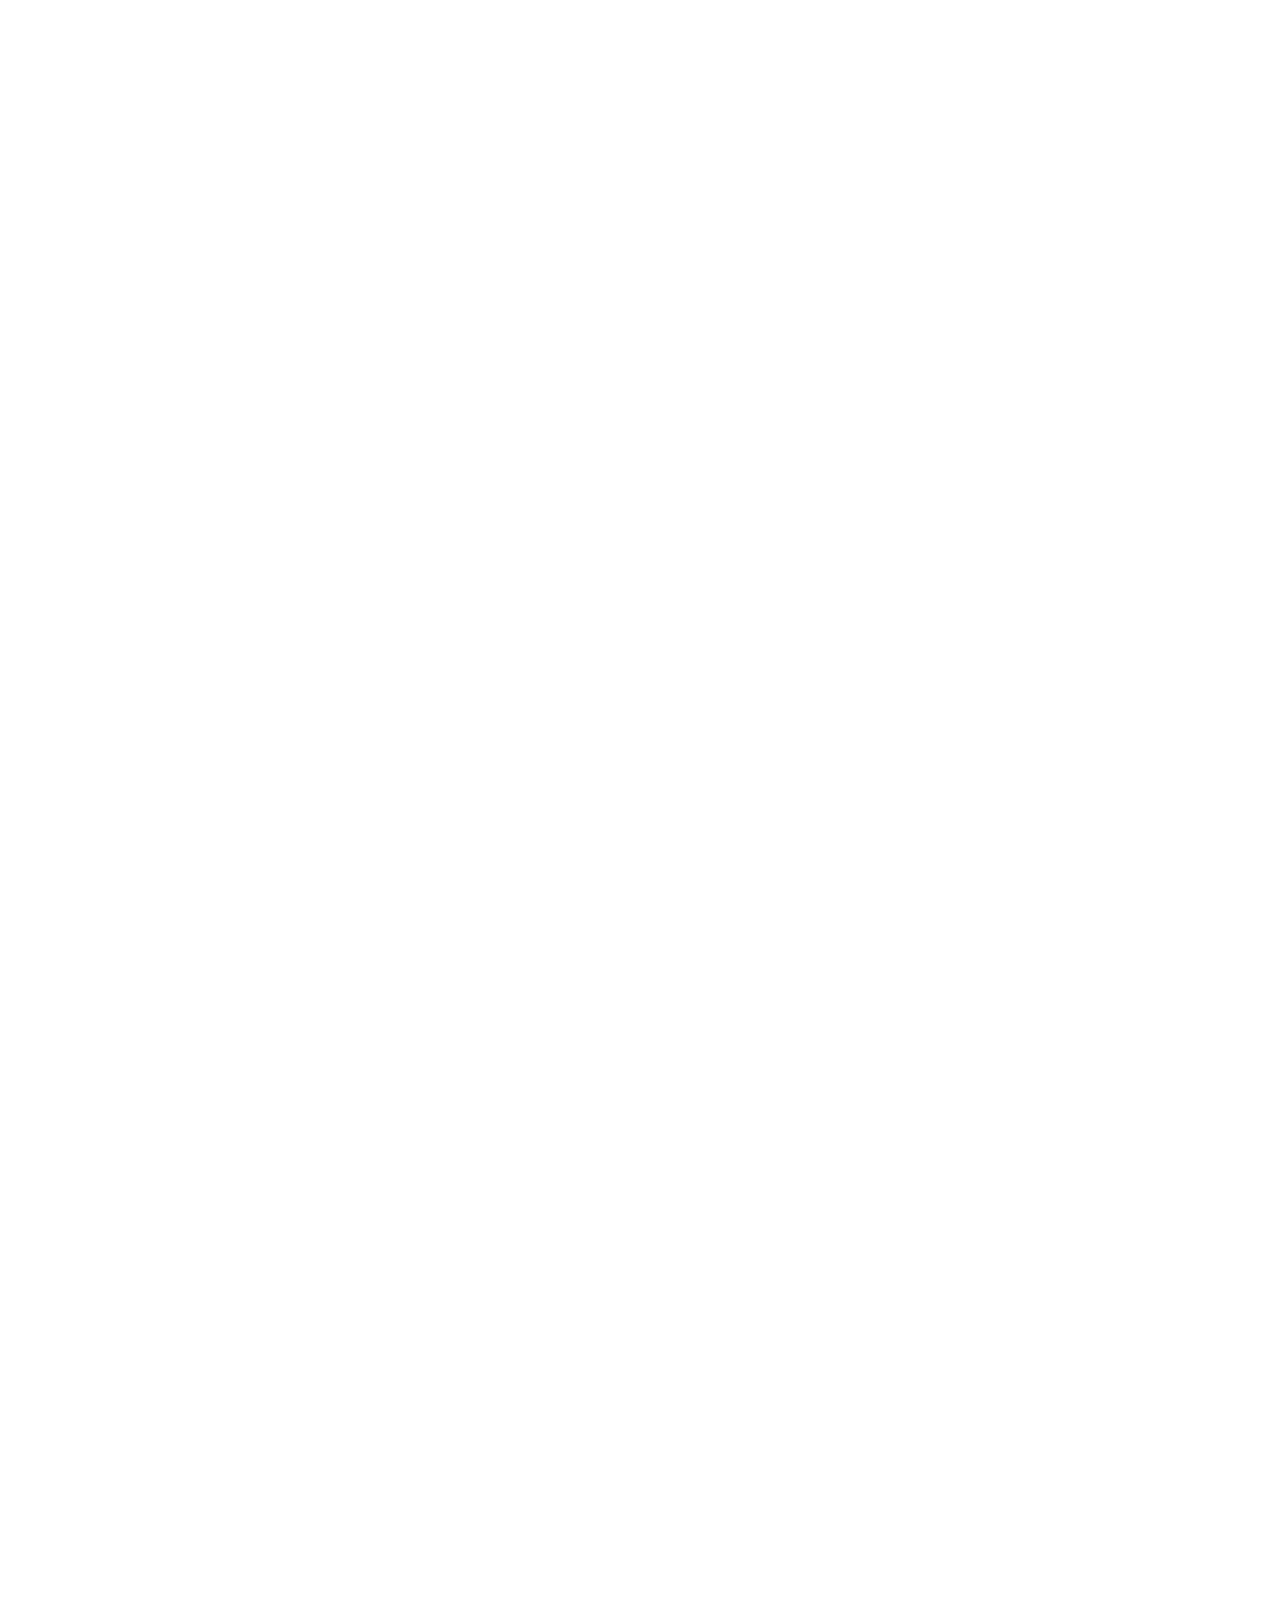
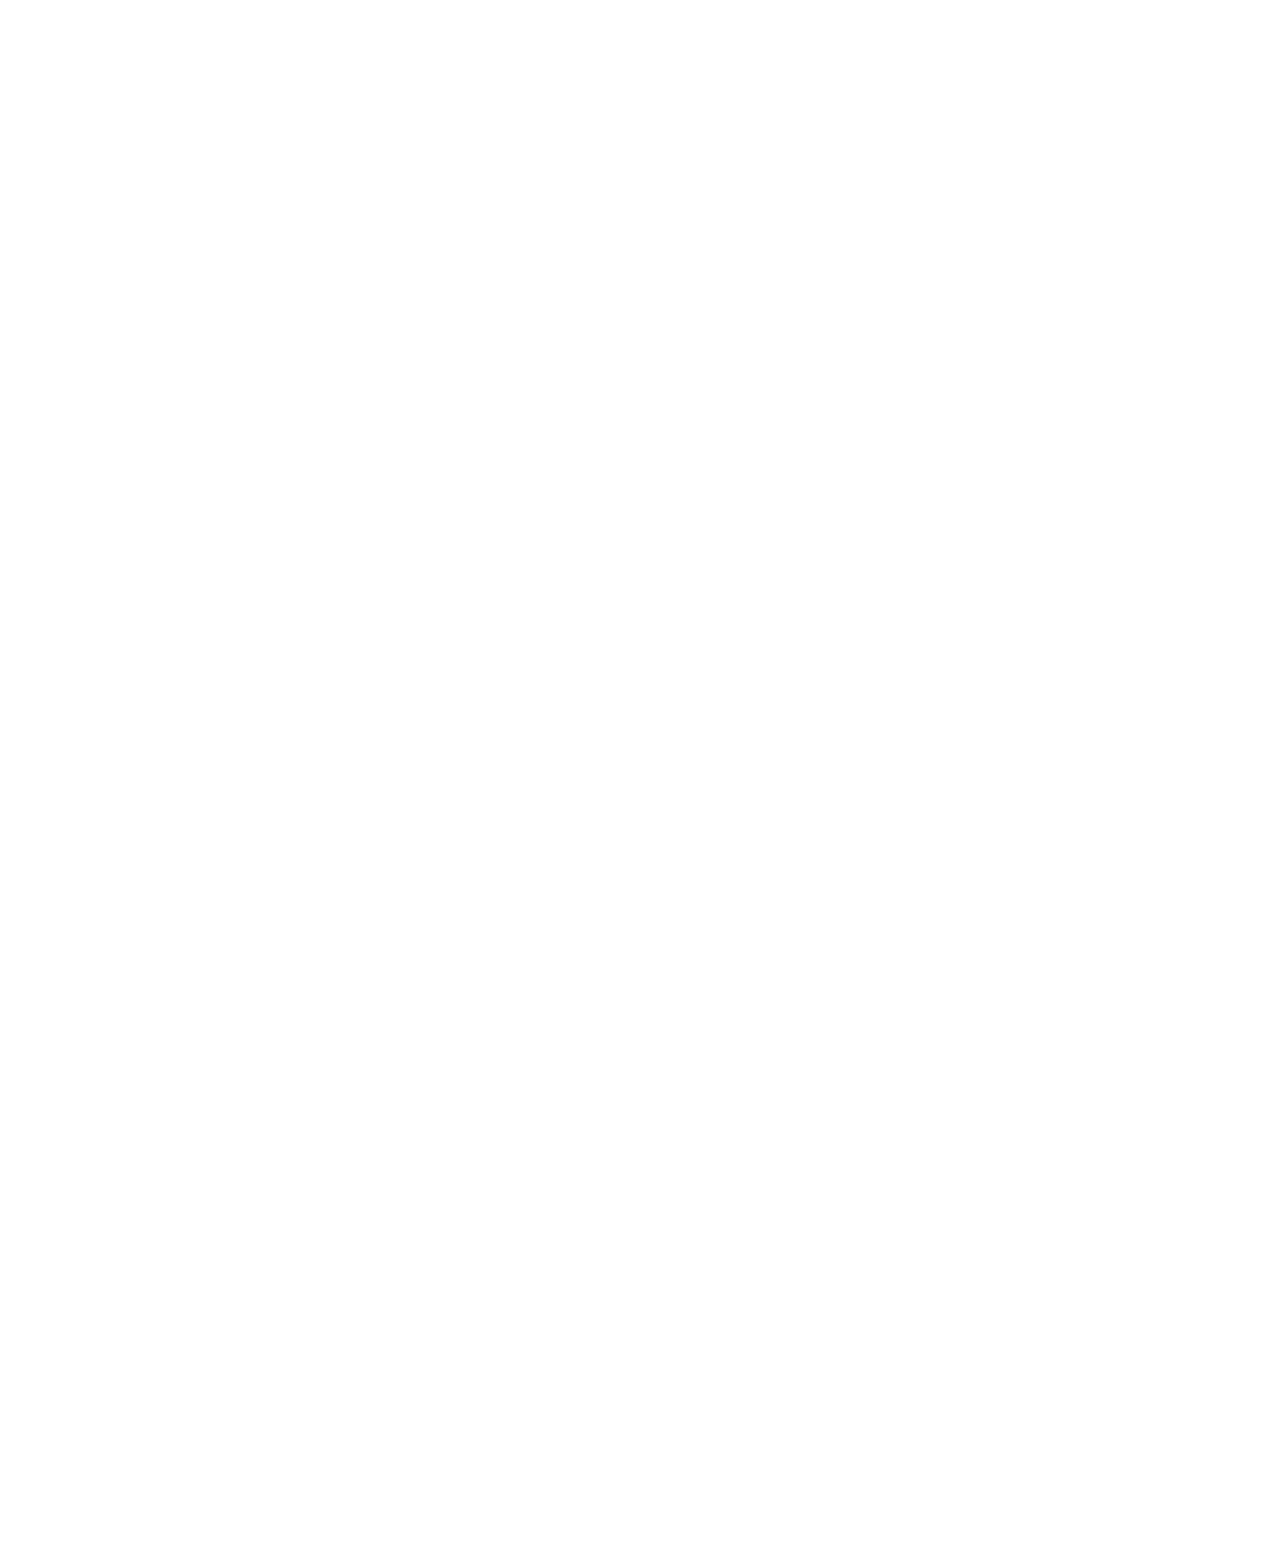
==== commit fe8f768b: "As per Dr. Preis request made some changes + improved marginal SEOs" ====
--- a/index.html
+++ b/index.html
@@ -85,7 +85,7 @@
     <!-- Navbar Start -->
     <nav class="navbar navbar-expand-lg bg-white navbar-light sticky-top p-0 wow fadeIn" data-wow-delay="0.1s">
         <a href="index.html" class="navbar-brand d-flex align-items-center px-4 px-lg-5">
-            <h1 class="m-0 text-primary" style="font-size: medium;"><i class="far fa-hospital me-3"></i>Infectious Disease Center of Queens – Expert Care in Forest Hills, NY</h1>
+            <h1 class="m-0 text-primary" style="font-size: medium;"><i class="far fa-hospital me-3"></i>Infectious Disease Center of USA – Expert Care in Queens and Brooklyn, NY</h1>
         </a>
         <button type="button" class="navbar-toggler me-4" data-bs-toggle="collapse" data-bs-target="#navbarCollapse">
             <span class="navbar-toggler-icon"></span>
@@ -365,7 +365,7 @@
                 <div class="col-lg-6 wow fadeIn" data-wow-delay="0.5s">
                     <p class="d-inline-block border rounded-pill py-1 px-4">About Us</p>
                     <h2 class="mb-4">Meet Dr. Jana Preis</h2>
-                    <p>Dr. Jana Preis is a double board-certified and compassionate physician with evening and weekend office hours in Forest Hills, NY. We also offer telehealth services for national and international patients.
+                    <p>Dr. Jana Preis is a double board-certified and compassionate physician with evening and weekend office hours in Forest Hills, NY and Brooklyn, NY. We also offer telehealth services for national and international patients.
                        <br /><br /><em><strong>“As an infectious disease specialist, I pursue a ‘Sherlock Holmes’ approach to diagnosis and treatment. A key aspect is thorough, detailed patient history. I add diagnostic connections with a physical exam, test results, and reports from other professionals to find answers and to develop a plan to treat the whole patient. I involve patients actively during medical care and value their input.”</strong></em></p>
                     <p><i class="far fa-check-circle text-primary me-3"></i>Undergraduate and Graduate training at The George Washington University.</p>
                     <p><i class="far fa-check-circle text-primary me-3"></i>Clinical training in infectious disease and epidemiology at Yale University School of Medicine.</p>
@@ -536,7 +536,7 @@
                 <div class="col-lg-6 wow fadeInUp" data-wow-delay="0.1s">
                     <p class="d-inline-block border rounded-pill py-1 px-4">Appointment</p>
                     <h2 class="mb-4">Make an Appointment</h2>
-                    <p class="mb-4">If this is an emergency, please call 911 or visit your nearest emergency room. Otherwise, please either call us at the below, email us, or use our booking platform located at right to make an appointment. <br>We accept most major insurances and provide a multilingual staff. <br> Our office is wheelchair accesible. We look forward to meeting you! </p>
+                    <p class="mb-4">For emergencies, please call 911 or visit your nearest emergency room. Otherwise, please get in touch with us, or use our booking platform located at right to make an appointment. <br>We accept most major insurances and provide a multilingual staff. <br> Our office is wheelchair accesible. </p>
                     <div class="bg-light rounded d-flex align-items-center p-5 mb-4">
                         <div class="d-flex flex-shrink-0 align-items-center justify-content-center rounded-circle bg-white" style="width: 55px; height: 55px;">
                             <i class="fa fa-phone-alt text-primary"></i>
@@ -663,7 +663,7 @@
             <div class="row g-5">
                 <div class="col-lg-3 col-md-6">
                     <p class="text-light mb-4">Address</p>
-                    <p class="mb-2"><i class="fa fa-map-marker-alt me-3"></i><a href="https://maps.app.goo.gl/LytxyxpFRP21gzZs6"></a><strong>101-24 Queens Blvd, Suite A, Forest Hills, New York, USA</strong></p>
+                    <p class="mb-2"><i class="fa fa-map-marker-alt me-3"></i><a href="https://maps.app.goo.gl/LytxyxpFRP21gzZs6"></a><strong>101-24 Queens Blvd, Suite A, Forest Hills, New York, USA | 1117 Brighton Beach Ave 2nd Floor, Brooklyn NY</strong></p>
                     <p class="mb-2"><i class="fa fa-phone-alt me-3"></i><a href="tel:6465680717">646-568-8717</a></p>
                     <p class="mb-2"><i class="fa fa-envelope me-3"></i><a href="mailto: info@idcq.org">info@idcq.org</a></p>
                     <div class="d-flex pt-2">
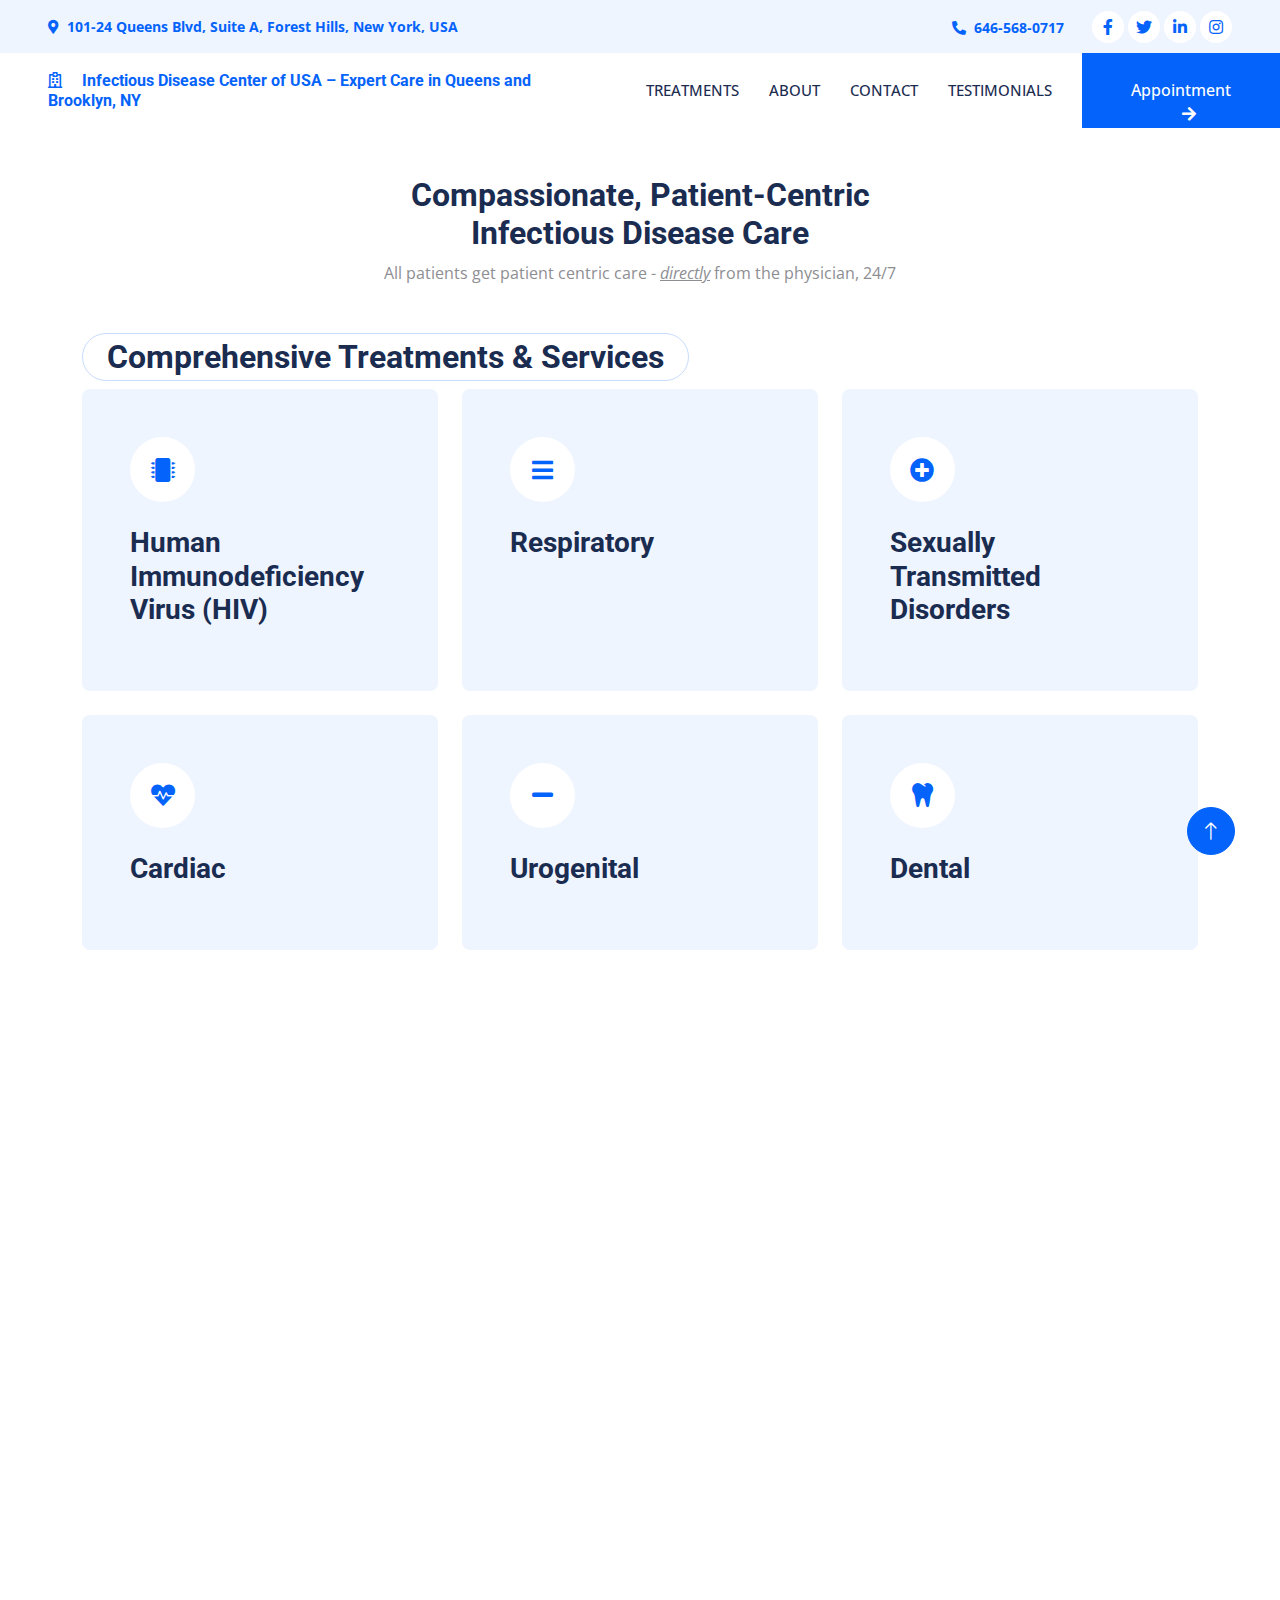
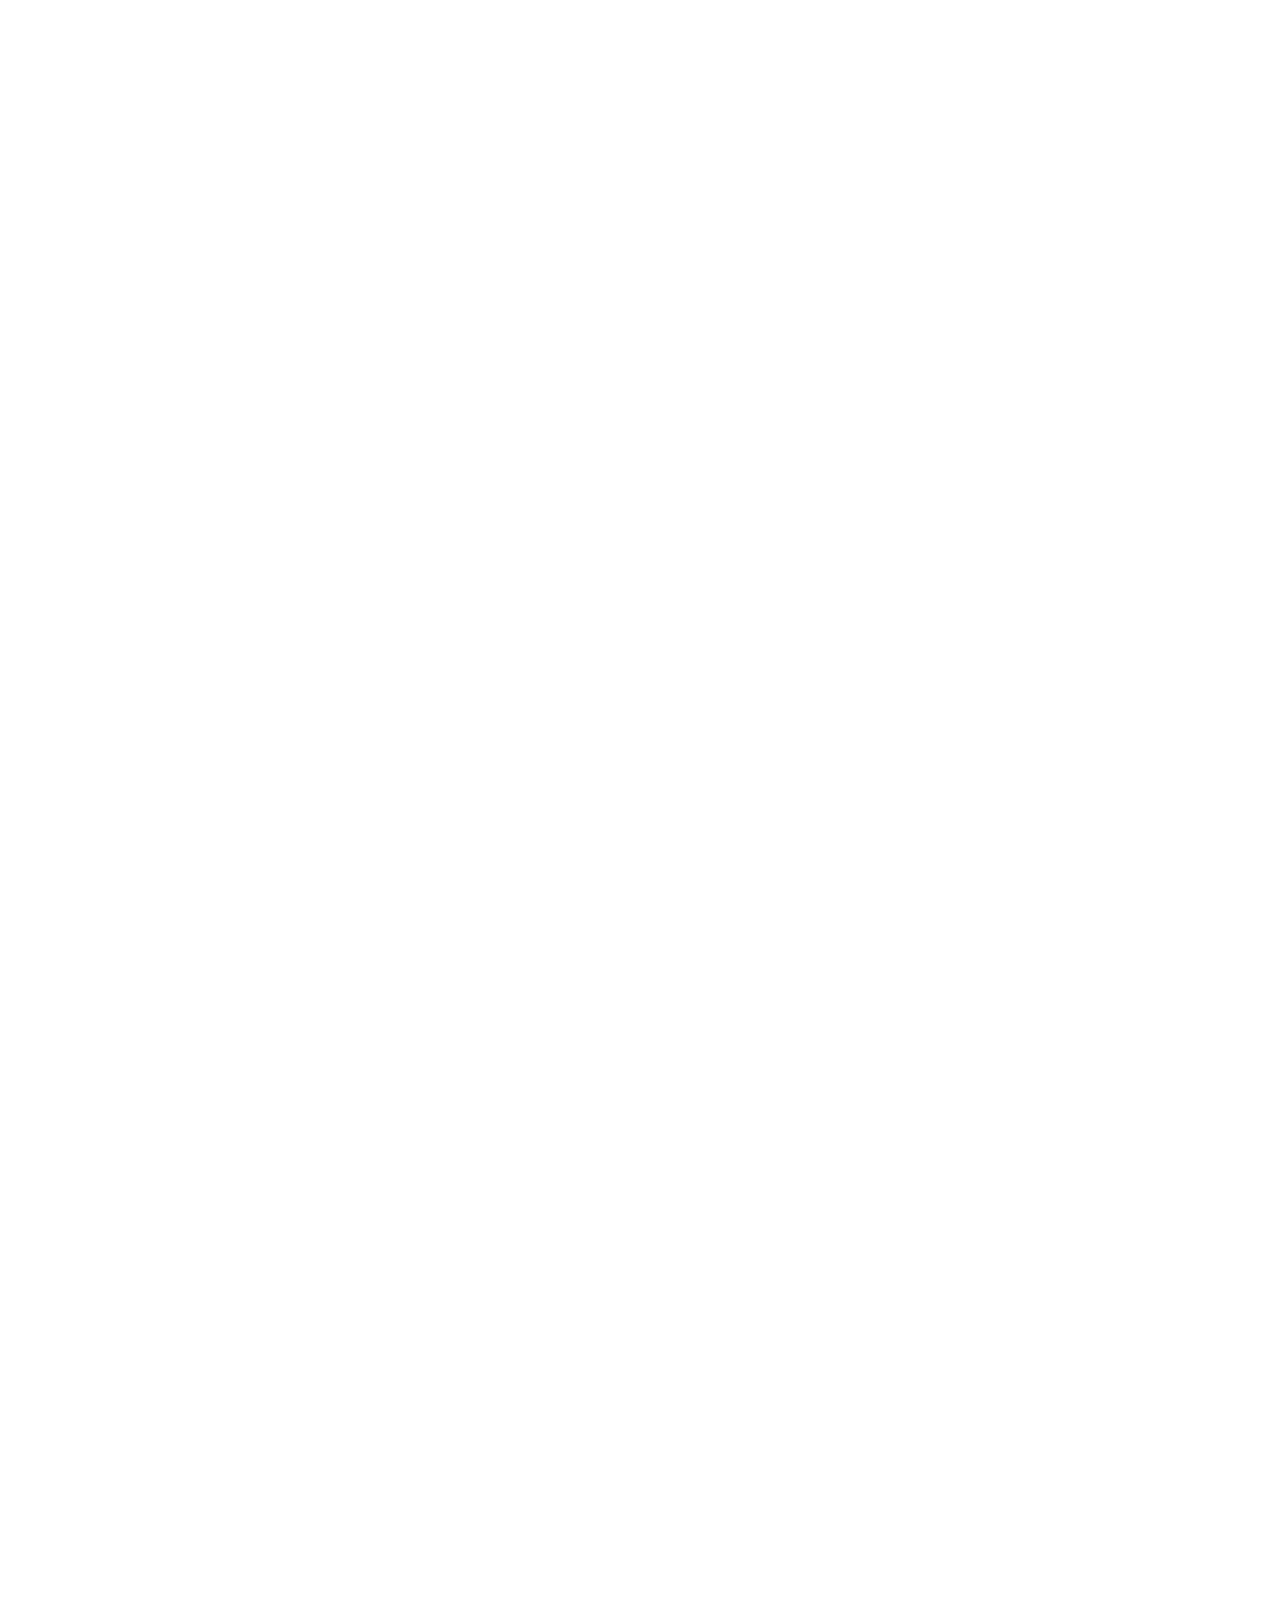
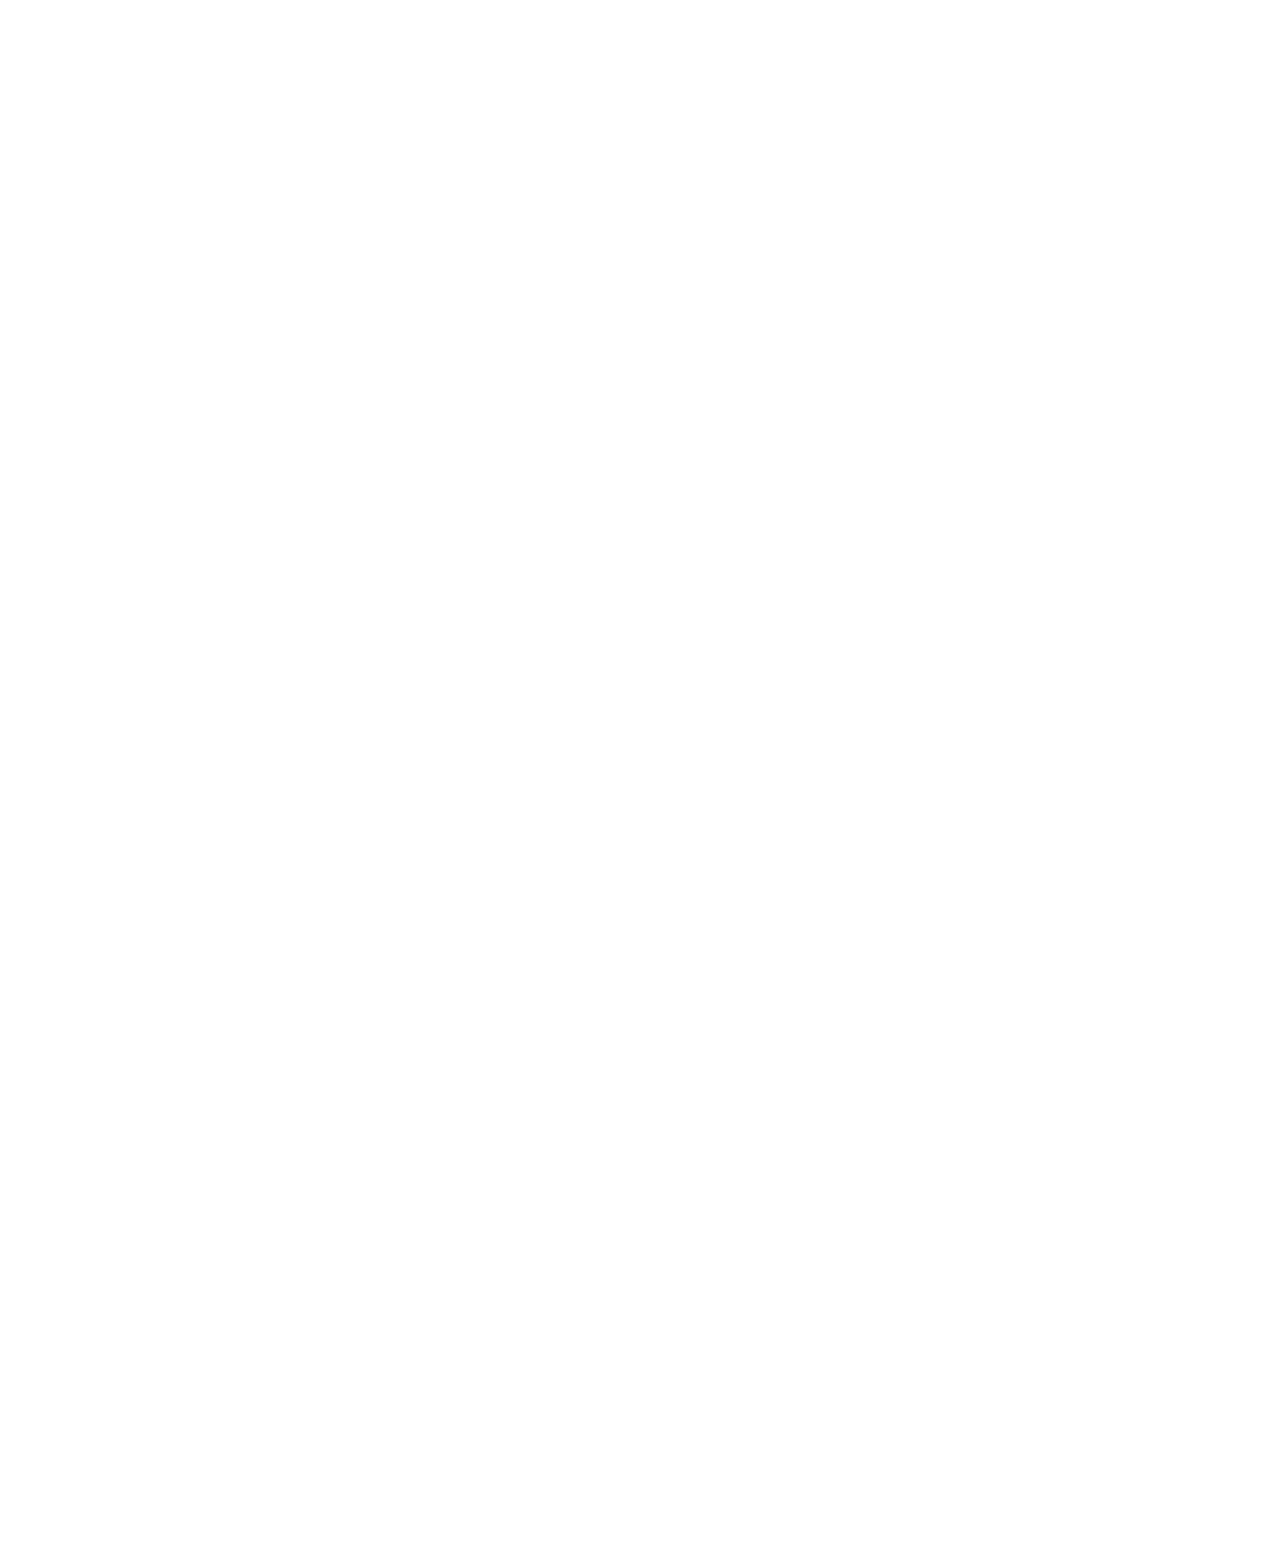
==== commit 48d76d51: "Updated h1 to allow flex" ====
--- a/index.html
+++ b/index.html
@@ -84,8 +84,11 @@
 
     <!-- Navbar Start -->
     <nav class="navbar navbar-expand-lg bg-white navbar-light sticky-top p-0 wow fadeIn" data-wow-delay="0.1s">
-        <a href="index.html" class="navbar-brand d-flex align-items-center px-4 px-lg-5">
-            <h1 class="m-0 text-primary" style="font-size: medium;"><i class="far fa-hospital me-3"></i>Infectious Disease Center of USA – Expert Care in Queens and Brooklyn, NY</h1>
+        <a href="index.html" class="navbar-brand d-flex align-items-center px-4 px-lg-5" style="white-space: normal; word-wrap: break-word; max-width: 80%;">
+            <h1 class="m-0 text-primary" style="font-size: medium; white-space: normal; word-wrap: break-word;">
+                <i class="far fa-hospital me-3"></i>
+                Infectious Disease Center of USA – Expert Care in Queens and Brooklyn, NY
+            </h1>
         </a>
         <button type="button" class="navbar-toggler me-4" data-bs-toggle="collapse" data-bs-target="#navbarCollapse">
             <span class="navbar-toggler-icon"></span>
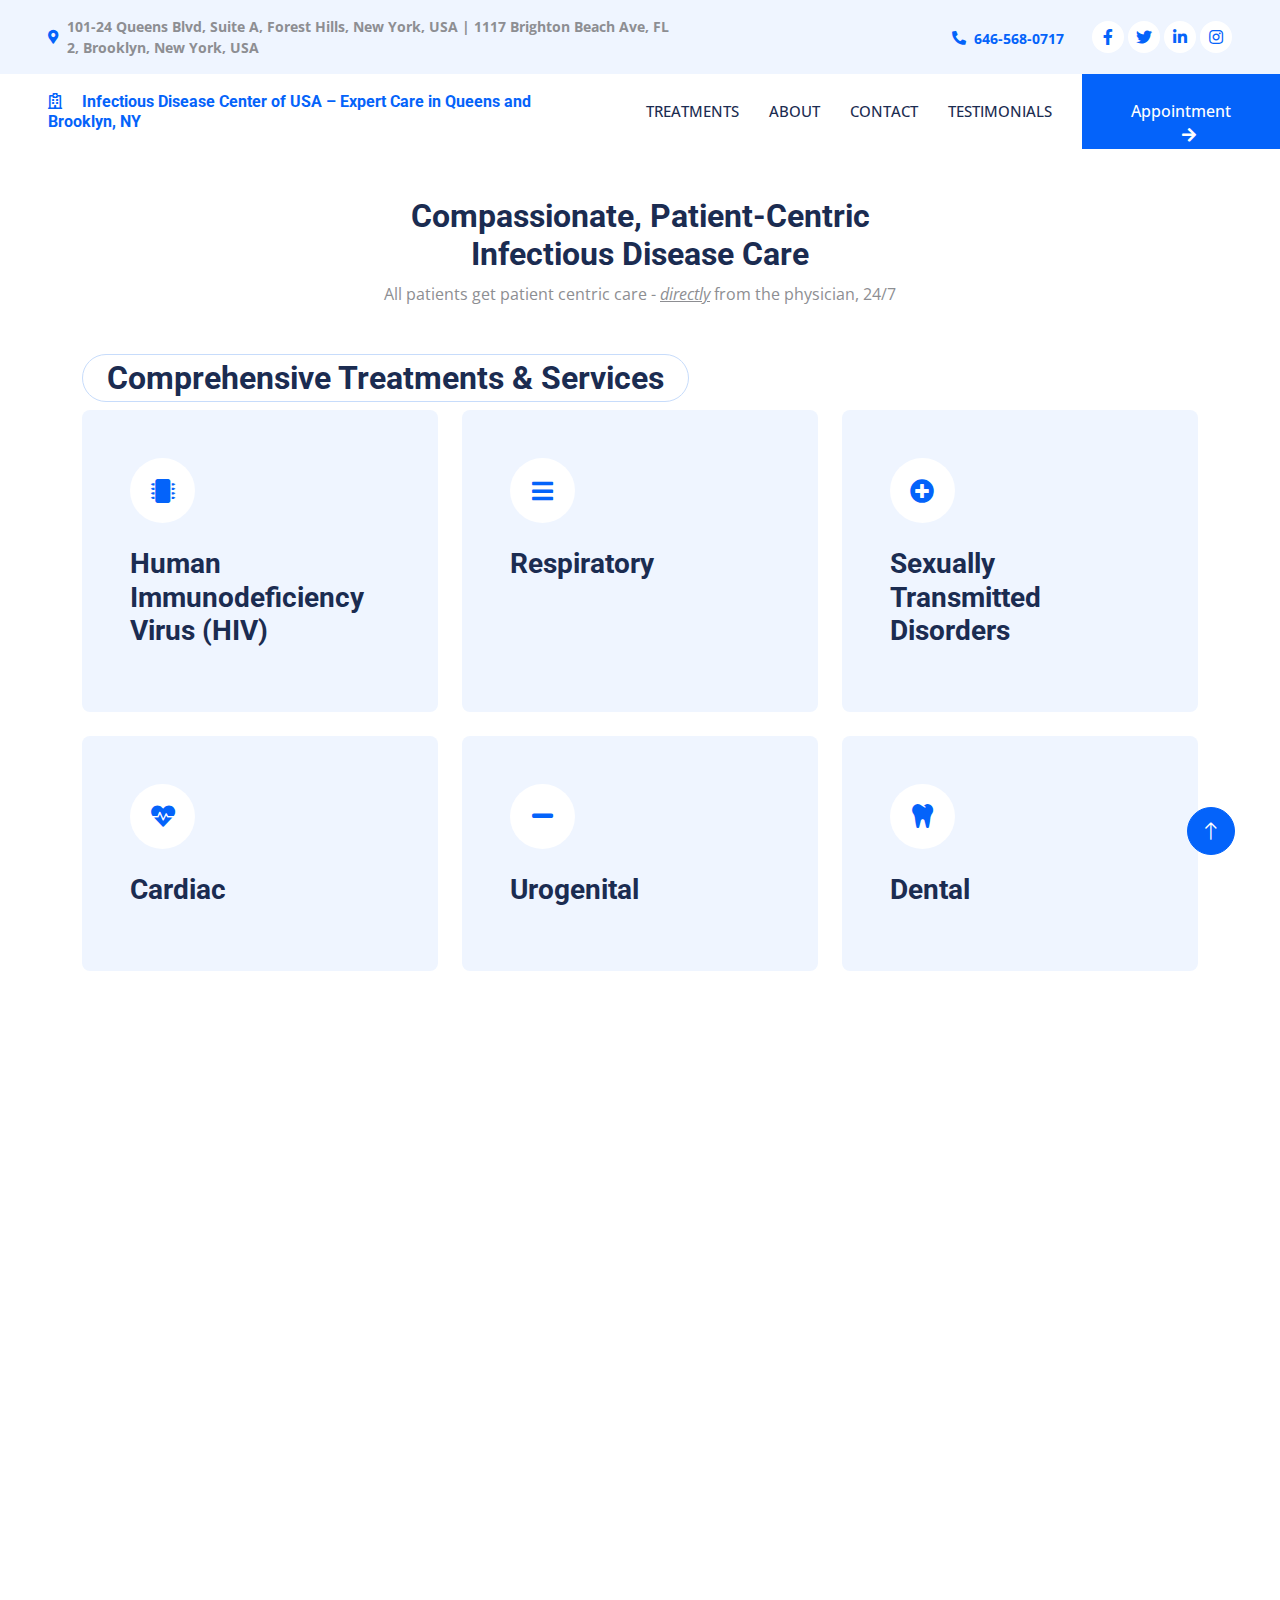
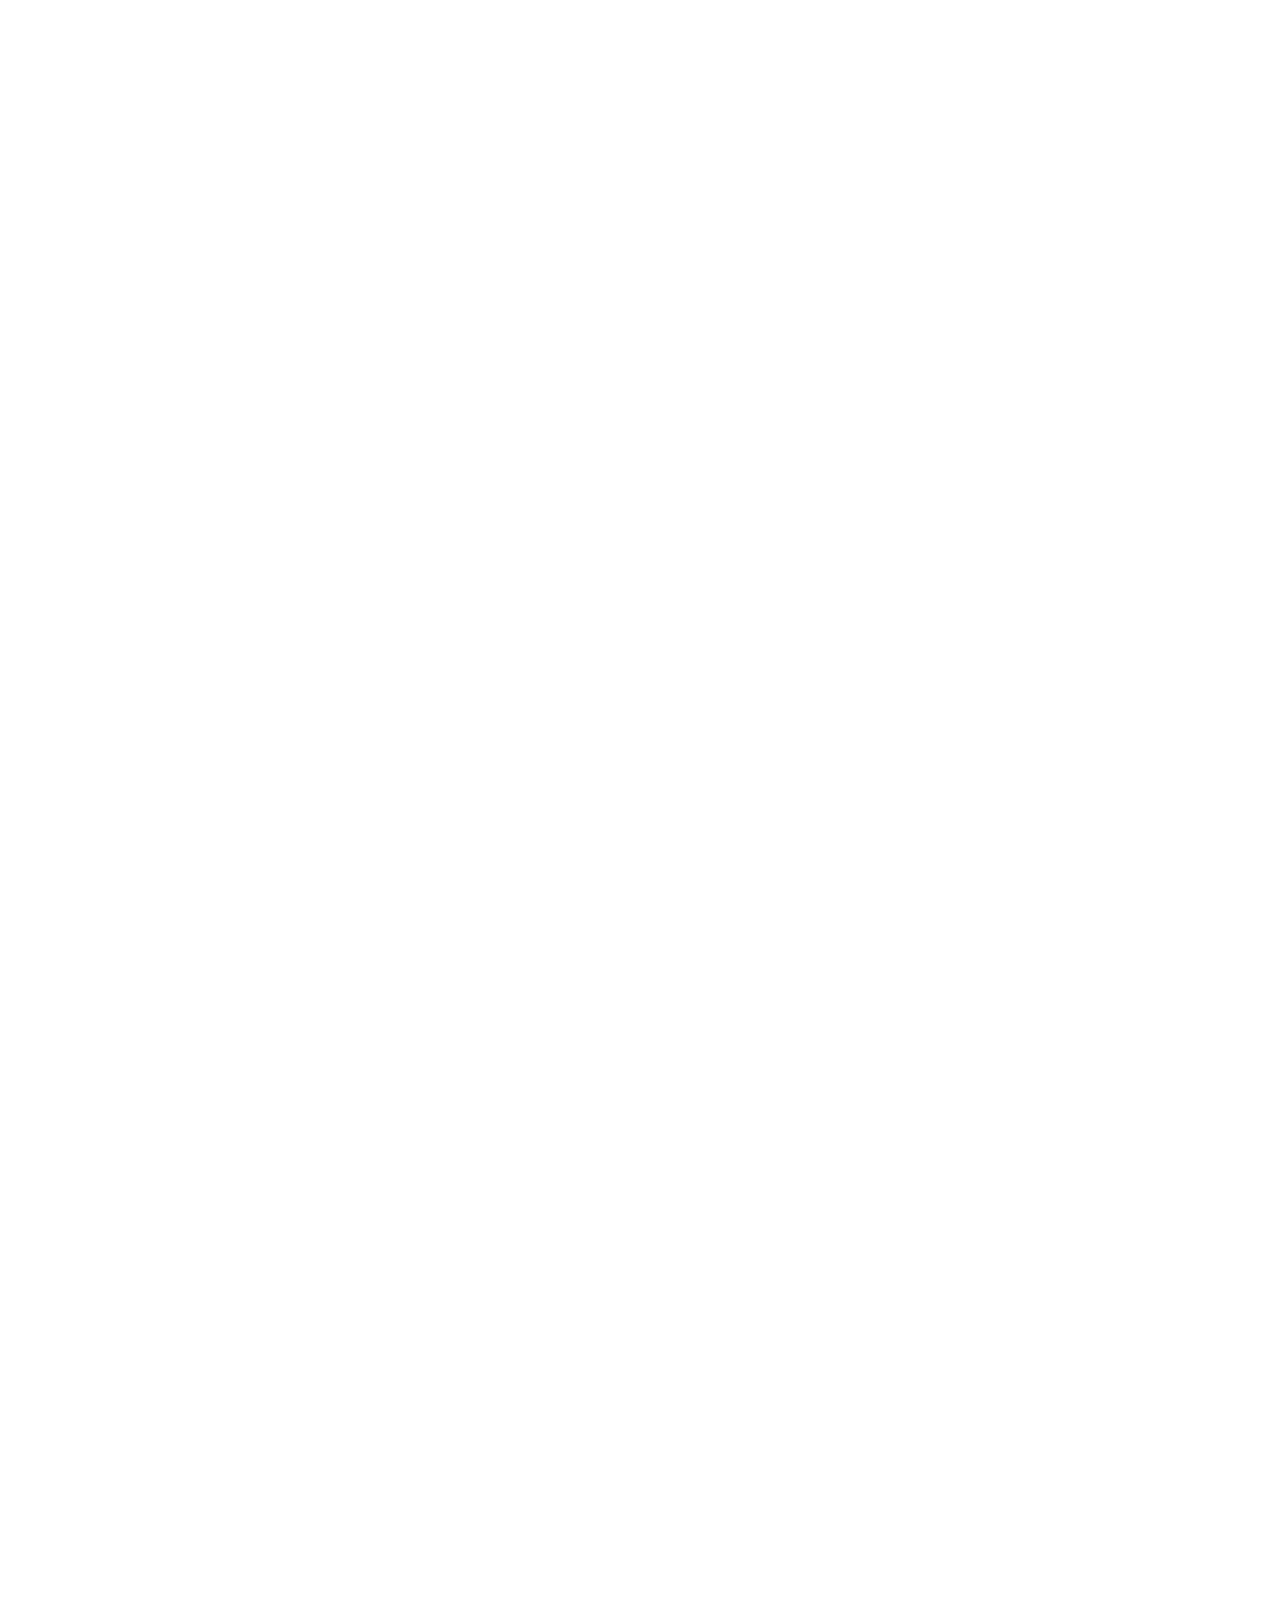
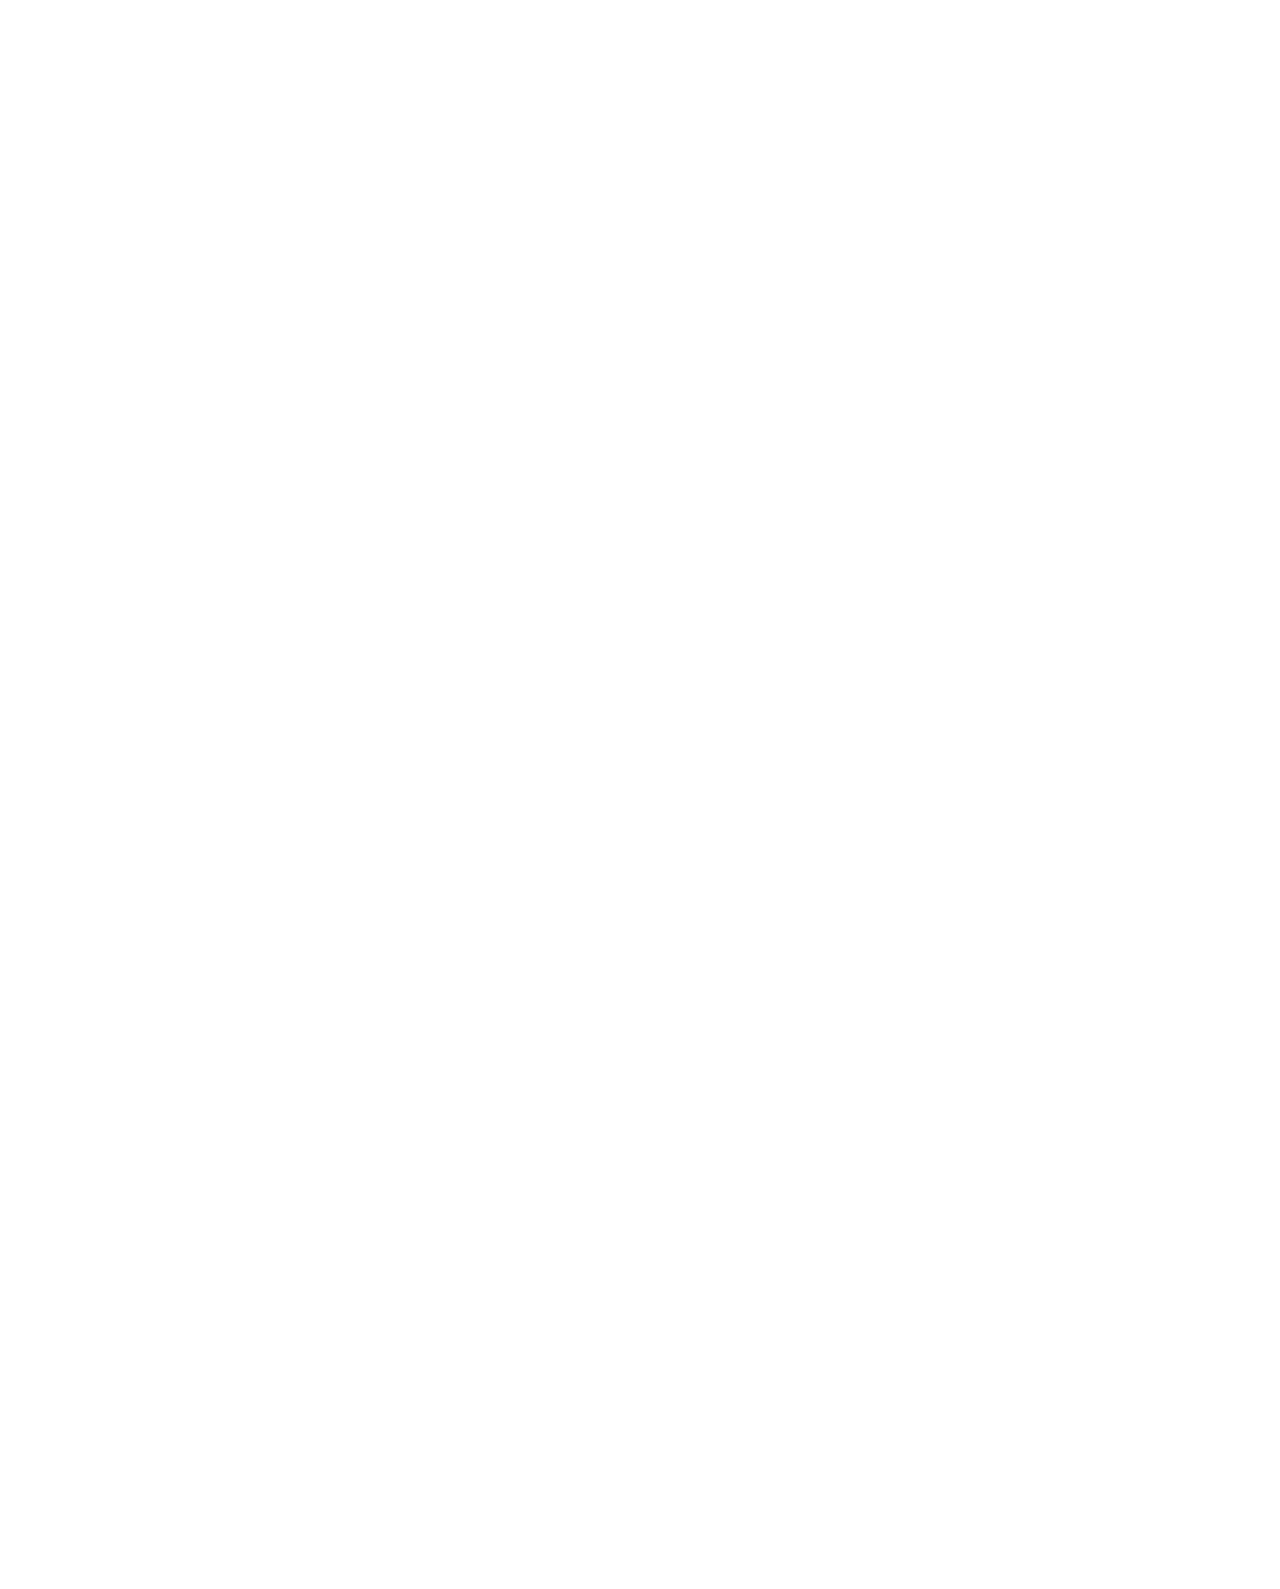
==== commit 48d95e82: "Update index.html with BK address added" ====
--- a/index.html
+++ b/index.html
@@ -58,7 +58,7 @@
             <div class="col-lg-7 px-5 text-start">
                 <div class="h-100 d-inline-flex align-items-center py-3 me-4">
                     <small class="fa fa-map-marker-alt text-primary me-2"></small>
-                    <small><a href="https://www.google.com/maps/dir//101-24+Queens+Blvd,+Forest+Hills,+NY+11375/@40.7223151,-73.8531314,16z/data=!4m8!4m7!1m0!1m5!1m1!1s0x89c25e2568388a01:0x3d2949cae7b30f4d!2m2!1d-73.8520842!2d40.7258456?entry=ttu"><strong>101-24 Queens Blvd, Suite A, Forest Hills, New York, USA</strong></a></small>
+                    <small><strong><a>101-24 Queens Blvd, Suite A, Forest Hills, New York, USA | 1117 Brighton Beach Ave, FL 2, Brooklyn, New York, USA</strong></a></small>
                 </div>
                 <!--<div class="h-100 d-inline-flex align-items-center py-3">
                     <small class="far fa-clock text-primary me-2"></small>
